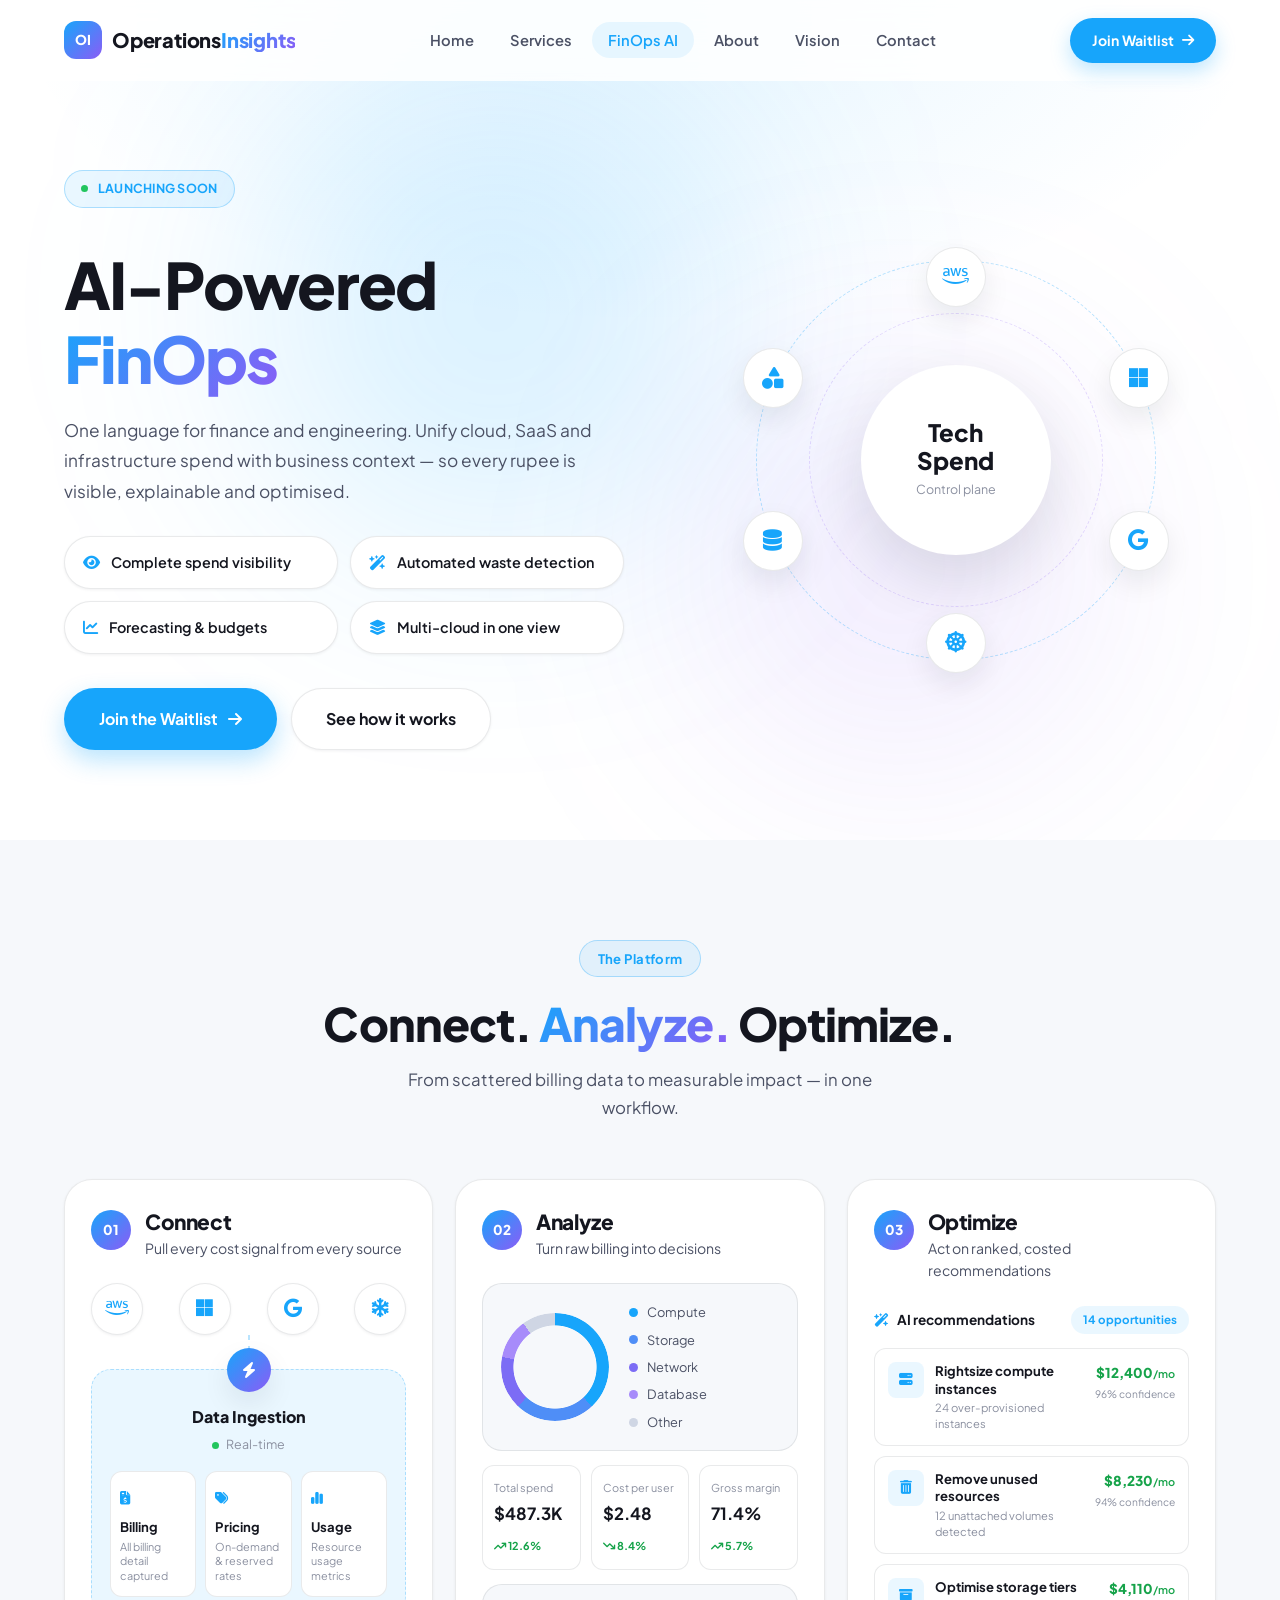
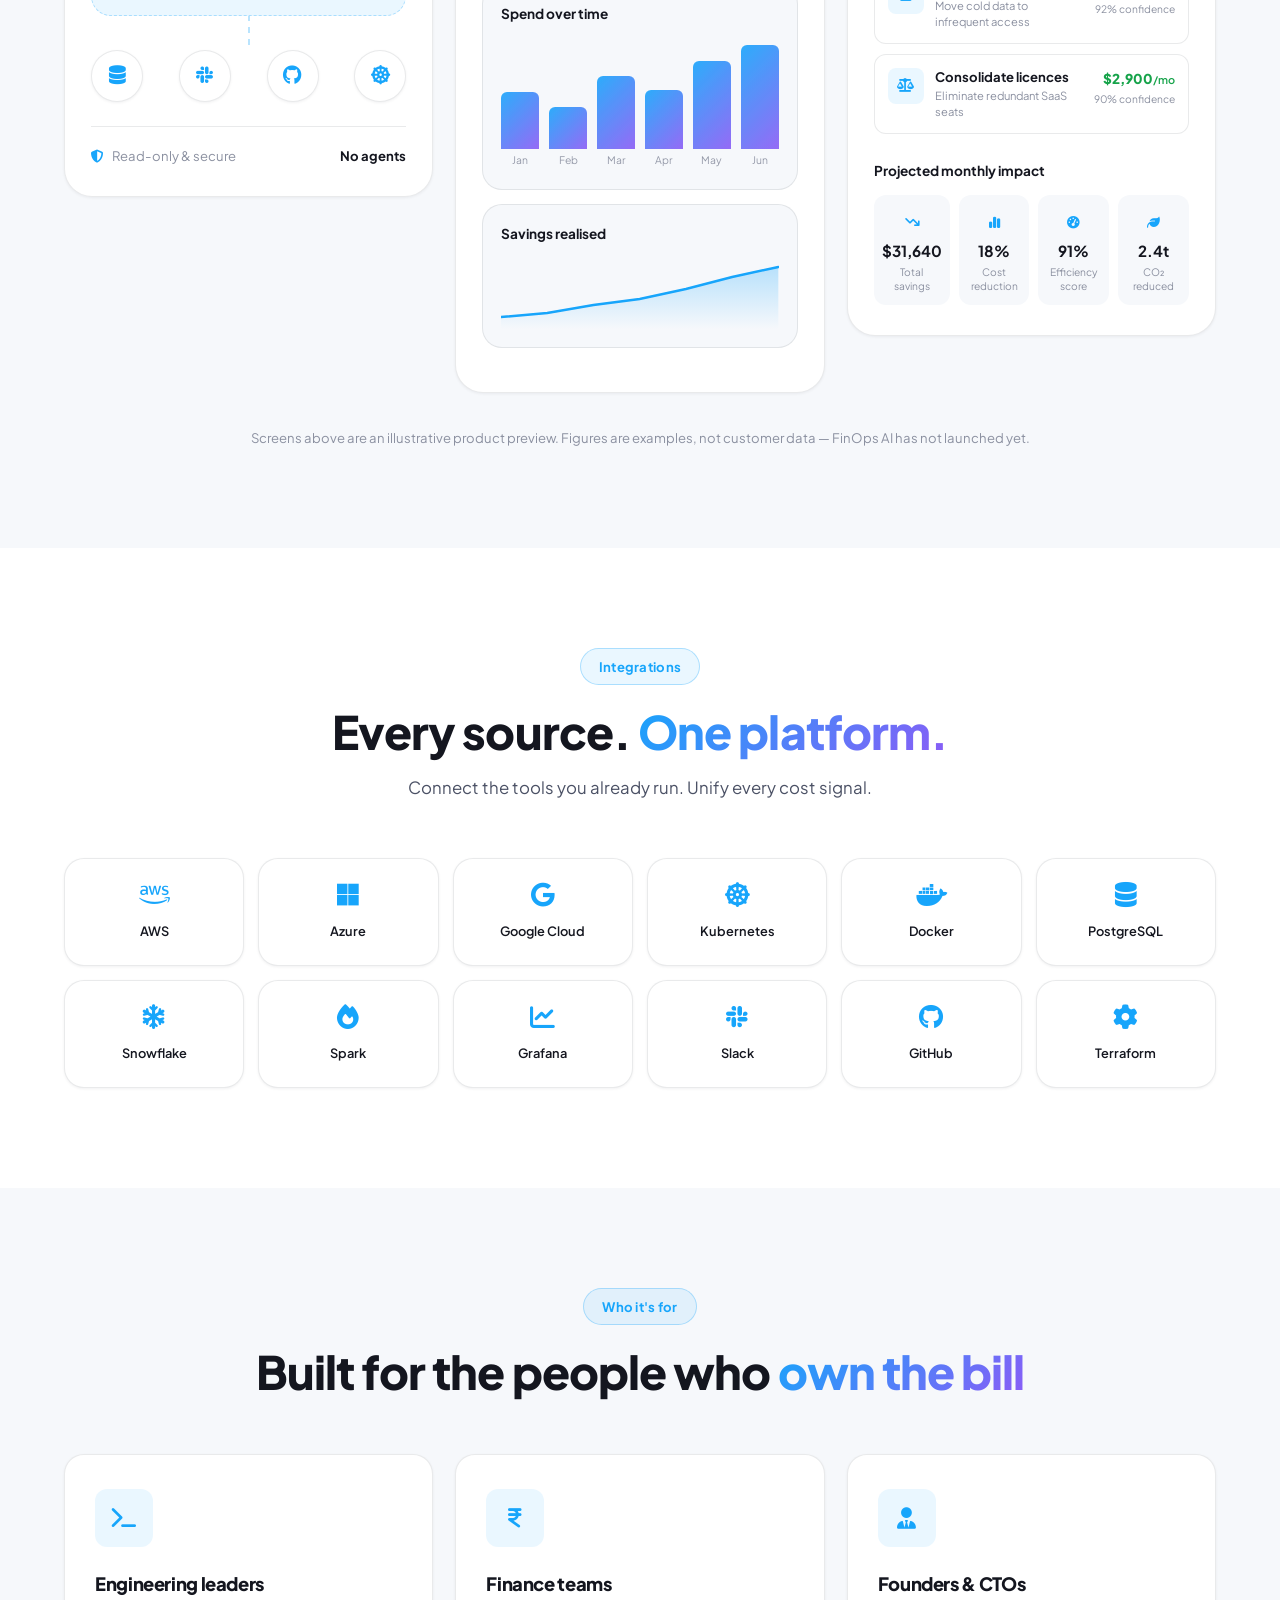
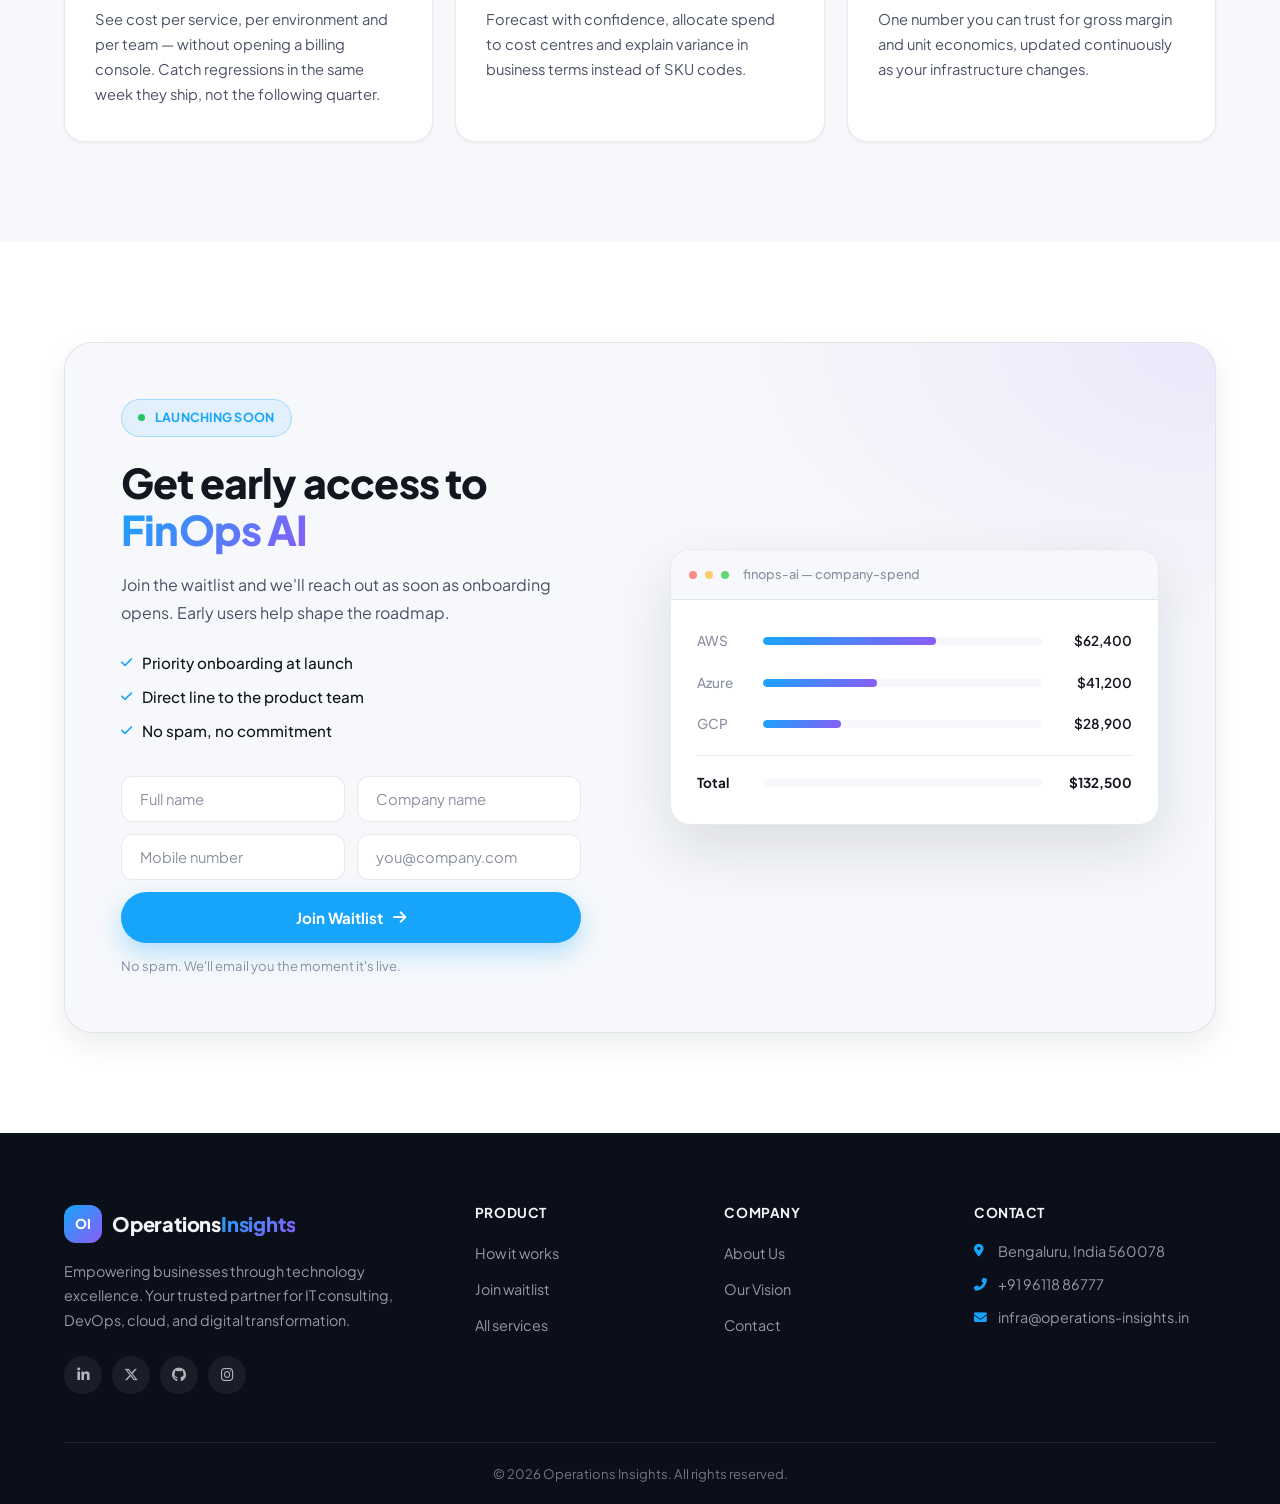
==== finops-ai.html @ 0b23a036 "Add dedicated FinOps AI product page The homepage FinOps section now links through to a full product" ====
<!DOCTYPE html>
<html lang="en">
<head>
    <meta charset="UTF-8">
    <meta name="viewport" content="width=device-width, initial-scale=1.0">
    <title>FinOps AI | Operations Insights — AI-Powered Cloud Cost Management</title>

    <meta name="description" content="FinOps AI by Operations Insights unifies AWS, Azure and GCP spend in one AI-powered dashboard. Real-time visibility, anomaly detection, forecasting and optimisation recommendations. Launching soon.">
    <meta name="keywords" content="FinOps, cloud cost management, AWS cost optimization, Azure cost management, GCP billing, multi-cloud spend, cloud waste detection, cost forecasting">
    <meta name="author" content="Operations Insights">
    <meta name="robots" content="index, follow">

    <meta property="og:type" content="website">
    <meta property="og:title" content="FinOps AI | Operations Insights">
    <meta property="og:description" content="See every dollar your company spends across AWS, Azure and GCP in one AI-powered dashboard. Launching soon.">
    <meta property="og:site_name" content="Operations Insights">

    <link rel="canonical" href="https://operations-insights.in/finops-ai.html">

    <link rel="icon" type="image/svg+xml" href="data:image/svg+xml,%3Csvg xmlns='http://www.w3.org/2000/svg' viewBox='0 0 32 32'%3E%3Cdefs%3E%3ClinearGradient id='g' x1='0' y1='0' x2='1' y2='1'%3E%3Cstop offset='0' stop-color='%2317a5fb'/%3E%3Cstop offset='1' stop-color='%238b5cf6'/%3E%3C/linearGradient%3E%3C/defs%3E%3Crect width='32' height='32' rx='8' fill='url(%23g)'/%3E%3Ctext x='50%25' y='56%25' dominant-baseline='middle' text-anchor='middle' font-family='sans-serif' font-size='15' font-weight='800' fill='white'%3EOI%3C/text%3E%3C/svg%3E">

    <link rel="preconnect" href="https://fonts.googleapis.com">
    <link rel="preconnect" href="https://fonts.gstatic.com" crossorigin>
    <link href="https://fonts.googleapis.com/css2?family=Plus+Jakarta+Sans:wght@400;500;600;700;800&display=swap" rel="stylesheet">
    <link rel="stylesheet" href="https://cdnjs.cloudflare.com/ajax/libs/font-awesome/6.5.1/css/all.min.css">
    <link rel="stylesheet" href="styles.css">
</head>
<body>
    <div class="cursor-glow" id="cursorGlow"></div>

    <!-- Navigation -->
    <nav class="navbar" id="navbar" role="navigation" aria-label="Main navigation">
        <div class="nav-container">
            <a href="index.html" class="logo" aria-label="Operations Insights Home">
                <div class="logo-icon">OI</div>
                <span class="logo-text">Operations<span class="highlight">Insights</span></span>
            </a>
            <ul class="nav-links" id="navLinks">
                <li><a href="index.html">Home</a></li>
                <li><a href="index.html#services">Services</a></li>
                <li><a href="finops-ai.html" class="active">FinOps AI</a></li>
                <li><a href="index.html#about">About</a></li>
                <li><a href="index.html#vision">Vision</a></li>
                <li><a href="index.html#contact">Contact</a></li>
            </ul>
            <a href="#waitlist" class="nav-cta">
                <span>Join Waitlist</span>
                <i class="fas fa-arrow-right"></i>
            </a>
            <button class="hamburger" id="hamburger" aria-label="Toggle menu" aria-expanded="false">
                <span></span><span></span><span></span>
            </button>
        </div>
    </nav>

    <!-- Hero -->
    <section class="fin-hero">
        <div class="hero-bg">
            <div class="hero-gradient"></div>
            <div class="hero-glow hero-glow-1"></div>
            <div class="hero-glow hero-glow-2"></div>
        </div>
        <div class="container fin-hero-grid">
            <div data-animate="fade-up">
                <span class="launch-badge"><span class="badge-dot"></span> Launching Soon</span>
                <h1 class="fin-hero-title">AI-Powered <span class="gradient-text">FinOps</span></h1>
                <p class="fin-hero-lead">One language for finance and engineering. Unify cloud, SaaS and
                    infrastructure spend with business context — so every rupee is visible, explainable
                    and optimised.</p>
                <div class="fin-pills">
                    <div class="fin-pill"><i class="fas fa-eye"></i> Complete spend visibility</div>
                    <div class="fin-pill"><i class="fas fa-wand-magic-sparkles"></i> Automated waste detection</div>
                    <div class="fin-pill"><i class="fas fa-chart-line"></i> Forecasting &amp; budgets</div>
                    <div class="fin-pill"><i class="fas fa-layer-group"></i> Multi-cloud in one view</div>
                </div>
                <div class="hero-actions" style="justify-content:flex-start">
                    <a href="#waitlist" class="btn btn-primary btn-lg">Join the Waitlist <i class="fas fa-arrow-right"></i></a>
                    <a href="#platform" class="btn btn-glass btn-lg">See how it works</a>
                </div>
            </div>
            <div class="fin-hero-visual" data-animate="fade-up" data-delay="150">
                <div class="fin-ring">
                    <div class="fin-ring-core">
                        <div class="fin-ring-title">Tech<br>Spend</div>
                        <div class="fin-ring-sub">Control plane</div>
                    </div>
                    <span class="fin-orbit fin-orbit-1"><i class="fab fa-aws"></i></span>
                    <span class="fin-orbit fin-orbit-2"><i class="fab fa-microsoft"></i></span>
                    <span class="fin-orbit fin-orbit-3"><i class="fab fa-google"></i></span>
                    <span class="fin-orbit fin-orbit-4"><i class="fas fa-dharmachakra"></i></span>
                    <span class="fin-orbit fin-orbit-5"><i class="fas fa-database"></i></span>
                    <span class="fin-orbit fin-orbit-6"><i class="fas fa-shapes"></i></span>
                </div>
            </div>
        </div>
    </section>

    <!-- Connect / Analyze / Optimize -->
    <section class="fin-platform" id="platform">
        <div class="container">
            <div class="section-header" data-animate="fade-up">
                <span class="section-tag">The Platform</span>
                <h2>Connect. <span class="gradient-text">Analyze.</span> Optimize.</h2>
                <p class="section-desc">From scattered billing data to measurable impact — in one workflow.</p>
            </div>

            <div class="fin-cols">
                <!-- 01 CONNECT -->
                <div class="fin-col" data-animate="fade-up">
                    <div class="fin-col-head">
                        <span class="fin-step">01</span>
                        <div>
                            <h3>Connect</h3>
                            <p>Pull every cost signal from every source</p>
                        </div>
                    </div>

                    <div class="fin-src-row">
                        <span class="fin-src"><i class="fab fa-aws"></i></span>
                        <span class="fin-src"><i class="fab fa-microsoft"></i></span>
                        <span class="fin-src"><i class="fab fa-google"></i></span>
                        <span class="fin-src"><i class="fas fa-snowflake"></i></span>
                    </div>
                    <div class="fin-flow" aria-hidden="true"></div>

                    <div class="fin-hub">
                        <div class="fin-hub-icon"><i class="fas fa-bolt"></i></div>
                        <div class="fin-hub-title">Data Ingestion</div>
                        <div class="fin-hub-live"><span class="badge-dot"></span> Real-time</div>
                        <div class="fin-hub-cards">
                            <div class="fin-hub-card">
                                <i class="fas fa-file-invoice-dollar"></i>
                                <b>Billing</b>
                                <span>All billing detail captured</span>
                            </div>
                            <div class="fin-hub-card">
                                <i class="fas fa-tags"></i>
                                <b>Pricing</b>
                                <span>On-demand &amp; reserved rates</span>
                            </div>
                            <div class="fin-hub-card">
                                <i class="fas fa-chart-simple"></i>
                                <b>Usage</b>
                                <span>Resource usage metrics</span>
                            </div>
                        </div>
                    </div>

                    <div class="fin-flow fin-flow-down" aria-hidden="true"></div>
                    <div class="fin-src-row">
                        <span class="fin-src"><i class="fas fa-database"></i></span>
                        <span class="fin-src"><i class="fab fa-slack"></i></span>
                        <span class="fin-src"><i class="fab fa-github"></i></span>
                        <span class="fin-src"><i class="fas fa-dharmachakra"></i></span>
                    </div>

                    <div class="fin-col-foot">
                        <span><i class="fas fa-shield-halved"></i> Read-only &amp; secure</span>
                        <b>No agents</b>
                    </div>
                </div>

                <!-- 02 ANALYZE -->
                <div class="fin-col" data-animate="fade-up" data-delay="100">
                    <div class="fin-col-head">
                        <span class="fin-step">02</span>
                        <div>
                            <h3>Analyze</h3>
                            <p>Turn raw billing into decisions</p>
                        </div>
                    </div>

                    <div class="fin-panel">
                        <div class="fin-donut-row">
                            <div class="fin-donut" style="--a:38%;--b:62%;--c:78%;--d:90%"></div>
                            <ul class="fin-legend">
                                <li><i style="background:#17a5fb"></i> Compute</li>
                                <li><i style="background:#4f8ef7"></i> Storage</li>
                                <li><i style="background:#7c6cf5"></i> Network</li>
                                <li><i style="background:#a78bfa"></i> Database</li>
                                <li><i style="background:#cfd6e4"></i> Other</li>
                            </ul>
                        </div>
                    </div>

                    <div class="fin-kpis">
                        <div class="fin-kpi">
                            <span>Total spend</span>
                            <b>$487.3K</b>
                            <em class="up"><i class="fas fa-arrow-trend-up"></i> 12.6%</em>
                        </div>
                        <div class="fin-kpi">
                            <span>Cost per user</span>
                            <b>$2.48</b>
                            <em class="down"><i class="fas fa-arrow-trend-down"></i> 8.4%</em>
                        </div>
                        <div class="fin-kpi">
                            <span>Gross margin</span>
                            <b>71.4%</b>
                            <em class="up"><i class="fas fa-arrow-trend-up"></i> 5.7%</em>
                        </div>
                    </div>

                    <div class="fin-panel">
                        <div class="fin-panel-title">Spend over time</div>
                        <div class="fin-bars">
                            <div class="fin-bar" style="--h:52%"><span>Jan</span></div>
                            <div class="fin-bar" style="--h:38%"><span>Feb</span></div>
                            <div class="fin-bar" style="--h:66%"><span>Mar</span></div>
                            <div class="fin-bar" style="--h:54%"><span>Apr</span></div>
                            <div class="fin-bar" style="--h:80%"><span>May</span></div>
                            <div class="fin-bar" style="--h:95%"><span>Jun</span></div>
                        </div>
                    </div>

                    <div class="fin-panel">
                        <div class="fin-panel-title">Savings realised</div>
                        <svg class="fin-spark" viewBox="0 0 300 70" preserveAspectRatio="none" aria-hidden="true">
                            <defs>
                                <linearGradient id="sparkFill" x1="0" y1="0" x2="0" y2="1">
                                    <stop offset="0%" stop-color="#17a5fb" stop-opacity=".28"/>
                                    <stop offset="100%" stop-color="#17a5fb" stop-opacity="0"/>
                                </linearGradient>
                            </defs>
                            <path d="M0,58 L50,54 L100,46 L150,40 L200,30 L250,18 L300,8 L300,70 L0,70 Z" fill="url(#sparkFill)"/>
                            <path d="M0,58 L50,54 L100,46 L150,40 L200,30 L250,18 L300,8"
                                  fill="none" stroke="#17a5fb" stroke-width="2.5" stroke-linecap="round"/>
                        </svg>
                    </div>
                </div>

                <!-- 03 OPTIMIZE -->
                <div class="fin-col" data-animate="fade-up" data-delay="200">
                    <div class="fin-col-head">
                        <span class="fin-step">03</span>
                        <div>
                            <h3>Optimize</h3>
                            <p>Act on ranked, costed recommendations</p>
                        </div>
                    </div>

                    <div class="fin-rec-head">
                        <span><i class="fas fa-wand-magic-sparkles"></i> AI recommendations</span>
                        <b>14 opportunities</b>
                    </div>

                    <div class="fin-rec">
                        <div class="fin-rec-icon"><i class="fas fa-server"></i></div>
                        <div class="fin-rec-body">
                            <b>Rightsize compute instances</b>
                            <span>24 over-provisioned instances</span>
                        </div>
                        <div class="fin-rec-save">
                            <b>$12,400<em>/mo</em></b>
                            <span>96% confidence</span>
                        </div>
                    </div>
                    <div class="fin-rec">
                        <div class="fin-rec-icon"><i class="fas fa-trash-can"></i></div>
                        <div class="fin-rec-body">
                            <b>Remove unused resources</b>
                            <span>12 unattached volumes detected</span>
                        </div>
                        <div class="fin-rec-save">
                            <b>$8,230<em>/mo</em></b>
                            <span>94% confidence</span>
                        </div>
                    </div>
                    <div class="fin-rec">
                        <div class="fin-rec-icon"><i class="fas fa-box-archive"></i></div>
                        <div class="fin-rec-body">
                            <b>Optimise storage tiers</b>
                            <span>Move cold data to infrequent access</span>
                        </div>
                        <div class="fin-rec-save">
                            <b>$4,110<em>/mo</em></b>
                            <span>92% confidence</span>
                        </div>
                    </div>
                    <div class="fin-rec">
                        <div class="fin-rec-icon"><i class="fas fa-scale-balanced"></i></div>
                        <div class="fin-rec-body">
                            <b>Consolidate licences</b>
                            <span>Eliminate redundant SaaS seats</span>
                        </div>
                        <div class="fin-rec-save">
                            <b>$2,900<em>/mo</em></b>
                            <span>90% confidence</span>
                        </div>
                    </div>

                    <div class="fin-panel-title" style="margin:26px 0 14px">Projected monthly impact</div>
                    <div class="fin-impact">
                        <div><i class="fas fa-arrow-trend-down"></i><b>$31,640</b><span>Total savings</span></div>
                        <div><i class="fas fa-chart-simple"></i><b>18%</b><span>Cost reduction</span></div>
                        <div><i class="fas fa-gauge-high"></i><b>91%</b><span>Efficiency score</span></div>
                        <div><i class="fas fa-leaf"></i><b>2.4t</b><span>CO₂ reduced</span></div>
                    </div>
                </div>
            </div>

            <p class="fin-disclaimer">Screens above are an illustrative product preview. Figures are examples,
                not customer data — FinOps AI has not launched yet.</p>
        </div>
    </section>

    <!-- Integrations -->
    <section class="section fin-integrations">
        <div class="container">
            <div class="section-header" data-animate="fade-up">
                <span class="section-tag">Integrations</span>
                <h2>Every source. <span class="gradient-text">One platform.</span></h2>
                <p class="section-desc">Connect the tools you already run. Unify every cost signal.</p>
            </div>
            <div class="fin-int-grid" data-animate="fade-up" data-delay="100">
                <div class="fin-int"><i class="fab fa-aws"></i><span>AWS</span></div>
                <div class="fin-int"><i class="fab fa-microsoft"></i><span>Azure</span></div>
                <div class="fin-int"><i class="fab fa-google"></i><span>Google Cloud</span></div>
                <div class="fin-int"><i class="fas fa-dharmachakra"></i><span>Kubernetes</span></div>
                <div class="fin-int"><i class="fab fa-docker"></i><span>Docker</span></div>
                <div class="fin-int"><i class="fas fa-database"></i><span>PostgreSQL</span></div>
                <div class="fin-int"><i class="fas fa-snowflake"></i><span>Snowflake</span></div>
                <div class="fin-int"><i class="fas fa-fire"></i><span>Spark</span></div>
                <div class="fin-int"><i class="fas fa-chart-line"></i><span>Grafana</span></div>
                <div class="fin-int"><i class="fab fa-slack"></i><span>Slack</span></div>
                <div class="fin-int"><i class="fab fa-github"></i><span>GitHub</span></div>
                <div class="fin-int"><i class="fas fa-cog"></i><span>Terraform</span></div>
            </div>
        </div>
    </section>

    <!-- Who it's for -->
    <section class="section fin-personas">
        <div class="container">
            <div class="section-header" data-animate="fade-up">
                <span class="section-tag">Who it's for</span>
                <h2>Built for the people who <span class="gradient-text">own the bill</span></h2>
            </div>
            <div class="fin-persona-grid">
                <div class="fin-persona" data-animate="fade-up">
                    <div class="service-icon-wrap"><i class="fas fa-terminal"></i></div>
                    <h3>Engineering leaders</h3>
                    <p>See cost per service, per environment and per team — without opening a billing console.
                        Catch regressions in the same week they ship, not the following quarter.</p>
                </div>
                <div class="fin-persona" data-animate="fade-up" data-delay="100">
                    <div class="service-icon-wrap"><i class="fas fa-indian-rupee-sign"></i></div>
                    <h3>Finance teams</h3>
                    <p>Forecast with confidence, allocate spend to cost centres and explain variance in
                        business terms instead of SKU codes.</p>
                </div>
                <div class="fin-persona" data-animate="fade-up" data-delay="200">
                    <div class="service-icon-wrap"><i class="fas fa-user-tie"></i></div>
                    <h3>Founders &amp; CTOs</h3>
                    <p>One number you can trust for gross margin and unit economics, updated continuously
                        as your infrastructure changes.</p>
                </div>
            </div>
        </div>
    </section>

    <!-- Waitlist -->
    <section class="section fin-waitlist" id="waitlist">
        <div class="container">
            <div class="finops-panel" data-animate="fade-up">
                <div class="finops-left">
                    <span class="launch-badge"><span class="badge-dot"></span> Launching Soon</span>
                    <h2>Get early access to <span class="gradient-text">FinOps AI</span></h2>
                    <p class="finops-desc">Join the waitlist and we'll reach out as soon as onboarding opens.
                        Early users help shape the roadmap.</p>
                    <ul class="finops-points">
                        <li><i class="fas fa-check"></i> Priority onboarding at launch</li>
                        <li><i class="fas fa-check"></i> Direct line to the product team</li>
                        <li><i class="fas fa-check"></i> No spam, no commitment</li>
                    </ul>
                    <form class="waitlist-form" id="waitlistForm">
                        <div class="waitlist-row">
                            <input type="text" id="waitlistName" name="name" placeholder="Full name" required autocomplete="name">
                            <input type="text" id="waitlistCompany" name="company" placeholder="Company name" required autocomplete="organization">
                        </div>
                        <div class="waitlist-row">
                            <input type="tel" id="waitlistMobile" name="mobile" placeholder="Mobile number" required autocomplete="tel">
                            <input type="email" id="waitlistEmail" name="email" placeholder="you@company.com" required autocomplete="email">
                        </div>
                        <button type="submit" class="btn btn-primary btn-full">Join Waitlist <i class="fas fa-arrow-right"></i></button>
                    </form>
                    <p class="waitlist-note">No spam. We'll email you the moment it's live.</p>
                </div>
                <div class="finops-right">
                    <div class="finops-mock">
                        <div class="finops-mock-header">
                            <span class="mock-dot mock-dot-1"></span>
                            <span class="mock-dot mock-dot-2"></span>
                            <span class="mock-dot mock-dot-3"></span>
                            <span class="mock-title">finops-ai — company-spend</span>
                        </div>
                        <div class="finops-mock-body">
                            <div class="mock-row">
                                <span class="mock-label">AWS</span>
                                <div class="mock-bar"><div class="mock-fill" data-width="62"></div></div>
                                <span class="mock-value">$62,400</span>
                            </div>
                            <div class="mock-row">
                                <span class="mock-label">Azure</span>
                                <div class="mock-bar"><div class="mock-fill" data-width="41"></div></div>
                                <span class="mock-value">$41,200</span>
                            </div>
                            <div class="mock-row">
                                <span class="mock-label">GCP</span>
                                <div class="mock-bar"><div class="mock-fill" data-width="28"></div></div>
                                <span class="mock-value">$28,900</span>
                            </div>
                            <div class="mock-row mock-row-total">
                                <span class="mock-label">Total</span>
                                <div class="mock-bar"><div class="mock-fill" data-width="100"></div></div>
                                <span class="mock-value">$132,500</span>
                            </div>
                        </div>
                    </div>
                </div>
            </div>
        </div>
    </section>

    <!-- Footer -->
    <footer class="footer" role="contentinfo">
        <div class="container">
            <div class="footer-top">
                <div class="footer-brand">
                    <a href="index.html" class="logo" aria-label="Operations Insights">
                        <div class="logo-icon">OI</div>
                        <span class="logo-text">Operations<span class="highlight">Insights</span></span>
                    </a>
                    <p>Empowering businesses through technology excellence. Your trusted partner for IT consulting, DevOps, cloud, and digital transformation.</p>
                    <div class="social-links">
                        <a href="#" aria-label="LinkedIn"><i class="fab fa-linkedin-in"></i></a>
                        <a href="#" aria-label="Twitter"><i class="fab fa-x-twitter"></i></a>
                        <a href="#" aria-label="GitHub"><i class="fab fa-github"></i></a>
                        <a href="#" aria-label="Instagram"><i class="fab fa-instagram"></i></a>
                    </div>
                </div>
                <div class="footer-col">
                    <h4>Product</h4>
                    <ul>
                        <li><a href="#platform">How it works</a></li>
                        <li><a href="#waitlist">Join waitlist</a></li>
                        <li><a href="index.html#services">All services</a></li>
                    </ul>
                </div>
                <div class="footer-col">
                    <h4>Company</h4>
                    <ul>
                        <li><a href="index.html#about">About Us</a></li>
                        <li><a href="index.html#vision">Our Vision</a></li>
                        <li><a href="index.html#contact">Contact</a></li>
                    </ul>
                </div>
                <div class="footer-col">
                    <h4>Contact</h4>
                    <ul class="footer-contact-list">
                        <li><i class="fas fa-map-marker-alt"></i> Bengaluru, India 560078</li>
                        <li><i class="fas fa-phone-alt"></i> +91 96118 86777</li>
                        <li><i class="fas fa-envelope"></i> infra@operations-insights.in</li>
                    </ul>
                </div>
            </div>
            <div class="footer-bottom">
                <p>&copy; 2026 Operations Insights. All rights reserved.</p>
            </div>
        </div>
    </footer>

    <script src="script.js"></script>
</body>
</html>
---- styles.css ----
/* ===== Design Tokens ===== */
:root {
    --bg-primary: #ffffff;
    --bg-secondary: #f6f8fb;
    --bg-card: #ffffff;
    --bg-dark: #0b0f1a;
    --border-color: rgba(15, 23, 42, 0.09);
    --border-hover: rgba(23, 165, 251, 0.4);
    --text-dark: #14161f;
    --text-body: #4b5165;
    --text-muted: #8b90a0;
    --text-on-dark: #f3f5f9;
    --accent: #17a5fb;
    --accent-2: #8b5cf6;
    --accent-dim: rgba(23, 165, 251, 0.09);
    --accent-border: rgba(23, 165, 251, 0.3);
    --accent-ink: #ffffff;
    --gradient-brand: linear-gradient(135deg, #17a5fb, #8b5cf6);
    --font-display: 'Plus Jakarta Sans', -apple-system, BlinkMacSystemFont, sans-serif;
    --font-sans: 'Plus Jakarta Sans', -apple-system, BlinkMacSystemFont, sans-serif;
    --radius-sm: 8px;
    --radius-md: 12px;
    --radius-lg: 20px;
    --radius-xl: 28px;
    --radius-full: 100px;
    --shadow-sm: 0 1px 3px rgba(16, 24, 40, 0.06);
    --shadow-md: 0 12px 28px rgba(16, 24, 40, 0.08);
    --shadow-lg: 0 24px 60px rgba(16, 24, 40, 0.12);
    --transition: all 0.25s cubic-bezier(0.4, 0, 0.2, 1);
}

/* ===== Reset ===== */
*, *::before, *::after {
    margin: 0;
    padding: 0;
    box-sizing: border-box;
}

html {
    scroll-behavior: smooth;
    scroll-padding-top: 90px;
}

body {
    font-family: var(--font-sans);
    background: var(--bg-primary);
    color: var(--text-body);
    line-height: 1.6;
    overflow-x: hidden;
    -webkit-font-smoothing: antialiased;
}

.container {
    max-width: 1200px;
    margin: 0 auto;
    padding: 0 24px;
}

.section {
    padding: 100px 0;
    position: relative;
}

/* ===== Cursor Glow ===== */
.cursor-glow {
    position: fixed;
    width: 500px;
    height: 500px;
    border-radius: 50%;
    pointer-events: none;
    z-index: 0;
    background: radial-gradient(circle, rgba(23, 165, 251, 0.06), transparent 70%);
    transform: translate(-50%, -50%);
    transition: opacity 0.3s;
}

/* ===== Typography ===== */
h1, h2, h3, h4 {
    font-family: var(--font-display);
    font-weight: 800;
    line-height: 1.15;
    letter-spacing: -0.02em;
    color: var(--text-dark);
}

.gradient-text {
    background: var(--gradient-brand);
    -webkit-background-clip: text;
    -webkit-text-fill-color: transparent;
    background-clip: text;
}

.section-header {
    text-align: center;
    margin-bottom: 56px;
}

.section-tag {
    display: inline-flex;
    align-items: center;
    padding: 7px 18px;
    background: var(--accent-dim);
    border: 1px solid var(--accent-border);
    border-radius: var(--radius-full);
    font-size: 0.82rem;
    font-weight: 700;
    color: var(--accent);
    margin-bottom: 20px;
    letter-spacing: 0.02em;
}

.section-header h2 {
    font-size: clamp(2rem, 3.6vw, 2.9rem);
    margin-bottom: 16px;
}

.section-desc {
    color: var(--text-body);
    font-size: 1.05rem;
    max-width: 540px;
    margin: 0 auto;
    line-height: 1.7;
}

/* ===== Buttons ===== */
.btn {
    display: inline-flex;
    align-items: center;
    gap: 10px;
    padding: 15px 30px;
    border-radius: var(--radius-full);
    font-size: 0.95rem;
    font-weight: 700;
    font-family: var(--font-sans);
    text-decoration: none;
    transition: var(--transition);
    cursor: pointer;
    border: 1px solid transparent;
    position: relative;
}

.btn-primary {
    background: var(--accent);
    color: var(--accent-ink);
    box-shadow: 0 10px 24px rgba(23, 165, 251, 0.3);
}

.btn-primary:hover {
    transform: translateY(-2px);
    box-shadow: 0 14px 32px rgba(23, 165, 251, 0.4);
}

.btn-glass {
    background: var(--bg-primary);
    color: var(--text-dark);
    border: 1px solid var(--border-color);
    box-shadow: var(--shadow-sm);
}

.btn-glass:hover {
    border-color: var(--border-hover);
    color: var(--accent);
    transform: translateY(-2px);
    box-shadow: var(--shadow-md);
}

.btn-full {
    width: 100%;
    justify-content: center;
}

/* ===== Navbar ===== */
.navbar {
    position: fixed;
    top: 0;
    left: 0;
    right: 0;
    z-index: 100;
    padding: 18px 0;
    transition: var(--transition);
    background: rgba(255, 255, 255, 0.85);
    backdrop-filter: blur(16px);
}

.navbar.scrolled {
    padding: 12px 0;
    box-shadow: var(--shadow-sm);
    border-bottom: 1px solid var(--border-color);
}

.nav-container {
    max-width: 1200px;
    margin: 0 auto;
    padding: 0 24px;
    display: flex;
    align-items: center;
    justify-content: space-between;
}

.logo {
    display: flex;
    align-items: center;
    gap: 10px;
    text-decoration: none;
    color: var(--text-dark);
}

.logo-icon {
    width: 38px;
    height: 38px;
    background: var(--gradient-brand);
    border-radius: var(--radius-md);
    display: flex;
    align-items: center;
    justify-content: center;
    font-family: var(--font-display);
    font-weight: 800;
    font-size: 0.85rem;
    color: white;
    letter-spacing: -0.02em;
}

.logo-text {
    font-family: var(--font-display);
    font-size: 1.25rem;
    font-weight: 800;
    letter-spacing: -0.01em;
}

.logo-text .highlight {
    background: var(--gradient-brand);
    -webkit-background-clip: text;
    -webkit-text-fill-color: transparent;
    background-clip: text;
}

.nav-links {
    display: flex;
    list-style: none;
    gap: 4px;
}

.nav-links a {
    text-decoration: none;
    color: var(--text-body);
    font-size: 0.92rem;
    font-weight: 600;
    padding: 9px 16px;
    border-radius: var(--radius-full);
    transition: var(--transition);
}

.nav-links a:hover,
.nav-links a.active {
    color: var(--accent);
    background: var(--accent-dim);
}

.nav-cta {
    display: inline-flex;
    align-items: center;
    gap: 8px;
    text-decoration: none;
    padding: 11px 22px;
    background: var(--accent);
    color: white;
    border-radius: var(--radius-full);
    font-weight: 700;
    font-size: 0.88rem;
    box-shadow: 0 8px 20px rgba(23, 165, 251, 0.28);
    transition: var(--transition);
}

.nav-cta:hover {
    transform: translateY(-1px);
    box-shadow: 0 10px 24px rgba(23, 165, 251, 0.38);
}

.hamburger {
    display: none;
    flex-direction: column;
    gap: 5px;
    background: none;
    border: none;
    cursor: pointer;
    padding: 5px;
}

.hamburger span {
    width: 22px;
    height: 2px;
    background: var(--text-dark);
    border-radius: 2px;
    transition: var(--transition);
}

.hamburger.active span:nth-child(1) {
    transform: rotate(45deg) translate(5px, 5px);
}
.hamburger.active span:nth-child(2) {
    opacity: 0;
}
.hamburger.active span:nth-child(3) {
    transform: rotate(-45deg) translate(5px, -5px);
}

/* ===== Hero ===== */
.hero {
    position: relative;
    min-height: 100vh;
    display: flex;
    flex-direction: column;
    align-items: center;
    justify-content: center;
    overflow: hidden;
    background: var(--bg-primary);
}

.hero-bg {
    position: absolute;
    inset: 0;
    z-index: 0;
}

.hero-gradient {
    position: absolute;
    inset: 0;
    background: radial-gradient(ellipse 70% 55% at 50% 0%, rgba(23, 165, 251, 0.10), transparent 70%);
}

.hero-grid {
    position: absolute;
    inset: 0;
    background-image:
        linear-gradient(rgba(15, 23, 42, 0.035) 1px, transparent 1px),
        linear-gradient(90deg, rgba(15, 23, 42, 0.035) 1px, transparent 1px);
    background-size: 56px 56px;
    mask-image: radial-gradient(ellipse at center, black 30%, transparent 80%);
    -webkit-mask-image: radial-gradient(ellipse at center, black 30%, transparent 80%);
}

.hero-glow {
    position: absolute;
    border-radius: 50%;
    filter: blur(120px);
    animation: glowPulse 8s ease-in-out infinite alternate;
}

.hero-glow-1 {
    width: 480px;
    height: 480px;
    background: rgba(23, 165, 251, 0.16);
    top: 8%;
    left: 20%;
}

.hero-glow-2 {
    width: 380px;
    height: 380px;
    background: rgba(139, 92, 246, 0.13);
    bottom: 10%;
    right: 15%;
    animation-delay: -4s;
}

@keyframes glowPulse {
    0% { opacity: 0.6; transform: scale(1); }
    100% { opacity: 1; transform: scale(1.1); }
}

.hero-ring {
    position: absolute;
    top: 50%;
    left: 50%;
    transform: translate(-50%, -50%);
    border-radius: 50%;
    border: 1px dashed rgba(23, 165, 251, 0.18);
}

.hero-ring-1 {
    width: 620px;
    height: 620px;
}

.hero-ring-2 {
    width: 900px;
    height: 900px;
    border-color: rgba(139, 92, 246, 0.12);
}

.hero-floats {
    position: absolute;
    inset: 0;
    z-index: 1;
    pointer-events: none;
}

.float-card {
    position: absolute;
    display: flex;
    align-items: center;
    gap: 11px;
    padding: 12px 16px;
    background: rgba(255, 255, 255, 0.92);
    backdrop-filter: blur(8px);
    border: 1px solid var(--border-color);
    border-radius: var(--radius-md);
    box-shadow: var(--shadow-md);
    animation: drift 7s ease-in-out infinite alternate;
}

.float-icon {
    width: 34px;
    height: 34px;
    flex-shrink: 0;
    border-radius: var(--radius-sm);
    background: var(--accent-dim);
    color: var(--accent);
    display: flex;
    align-items: center;
    justify-content: center;
    font-size: 0.9rem;
}

.float-label {
    font-size: 0.78rem;
    font-weight: 700;
    color: var(--text-dark);
    line-height: 1.3;
    white-space: nowrap;
}

.float-card-1 { top: 26%; left: 5%; animation-delay: 0s; }
.float-card-2 { top: 46%; left: 3%; animation-delay: -1.4s; }
.float-card-3 { bottom: 24%; left: 8%; animation-delay: -2.8s; }
.float-card-4 { top: 24%; right: 5%; animation-delay: -0.7s; }
.float-card-5 { top: 45%; right: 3%; animation-delay: -2.1s; }
.float-card-6 { bottom: 24%; right: 8%; animation-delay: -3.5s; }

.float-card-2 .float-icon,
.float-card-5 .float-icon {
    background: rgba(139, 92, 246, 0.1);
    color: var(--accent-2);
}

@keyframes drift {
    0% { transform: translateY(0); }
    100% { transform: translateY(-14px); }
}

.hero-content {
    position: relative;
    z-index: 2;
    text-align: center;
    padding: 130px 24px 40px;
    max-width: 820px;
}

.hero-badge {
    display: inline-flex;
    align-items: center;
    gap: 10px;
    padding: 9px 18px;
    background: var(--bg-primary);
    border: 1px solid var(--border-color);
    border-radius: var(--radius-full);
    font-size: 0.85rem;
    font-weight: 600;
    color: var(--text-body);
    margin-bottom: 24px;
    box-shadow: var(--shadow-sm);
}

.badge-dot {
    width: 7px;
    height: 7px;
    background: #22c55e;
    border-radius: 50%;
    animation: pulse 2s ease-in-out infinite;
}

@keyframes pulse {
    0%, 100% { opacity: 1; box-shadow: 0 0 0 0 rgba(34, 197, 94, 0.4); }
    50% { opacity: 0.8; box-shadow: 0 0 0 8px rgba(34, 197, 94, 0); }
}

.partner-badges {
    display: flex;
    justify-content: center;
    flex-wrap: wrap;
    gap: 10px;
    margin-bottom: 28px;
}

.partner-badge {
    display: inline-flex;
    align-items: center;
    gap: 6px;
    padding: 6px 16px;
    background: var(--bg-primary);
    border: 1px solid var(--border-color);
    border-radius: var(--radius-full);
    font-size: 0.76rem;
    font-weight: 600;
    color: var(--text-muted);
    box-shadow: var(--shadow-sm);
}

.partner-badge i {
    font-size: 0.85rem;
    color: var(--accent);
}

.hero h1 {
    font-size: clamp(2.6rem, 6.2vw, 4.6rem);
    font-weight: 800;
    letter-spacing: -0.03em;
    margin-bottom: 24px;
    line-height: 1.1;
}

.hero-subtitle {
    font-size: clamp(1rem, 1.8vw, 1.15rem);
    color: var(--text-body);
    max-width: 540px;
    margin: 0 auto 44px;
    line-height: 1.8;
    font-weight: 400;
}

.hero-actions {
    display: flex;
    gap: 14px;
    justify-content: center;
    flex-wrap: wrap;
}

/* ===== FinOps AI Teaser ===== */
.finops {
    background: var(--bg-primary);
    padding-top: 60px;
}

.finops-panel {
    display: grid;
    grid-template-columns: 1fr 1fr;
    gap: 60px;
    align-items: center;
    border: 1px solid var(--border-color);
    border-radius: var(--radius-xl);
    padding: 56px;
    background: var(--bg-secondary);
    position: relative;
    overflow: hidden;
    box-shadow: var(--shadow-md);
}

.finops-panel::before {
    content: '';
    position: absolute;
    inset: 0;
    background: radial-gradient(ellipse 60% 60% at 100% 0%, rgba(139, 92, 246, 0.1), transparent 70%);
    pointer-events: none;
}

.launch-badge {
    display: inline-flex;
    align-items: center;
    gap: 10px;
    padding: 8px 16px;
    background: var(--accent-dim);
    border: 1px solid var(--accent-border);
    border-radius: var(--radius-full);
    font-size: 0.78rem;
    font-weight: 700;
    color: var(--accent);
    letter-spacing: 0.02em;
    text-transform: uppercase;
    margin-bottom: 22px;
}

.finops-left h2 {
    font-size: clamp(1.9rem, 3.2vw, 2.6rem);
    margin-bottom: 18px;
}

.finops-desc {
    color: var(--text-body);
    font-size: 1rem;
    line-height: 1.75;
    max-width: 460px;
    margin-bottom: 24px;
}

.finops-points {
    list-style: none;
    display: flex;
    flex-direction: column;
    gap: 10px;
    margin-bottom: 32px;
}

.finops-points li {
    display: flex;
    align-items: center;
    gap: 10px;
    color: var(--text-dark);
    font-size: 0.95rem;
    font-weight: 500;
}

.finops-points i {
    color: var(--accent);
    font-size: 0.8rem;
}

.waitlist-form {
    display: flex;
    flex-direction: column;
    gap: 12px;
    max-width: 460px;
    margin-bottom: 12px;
}

.waitlist-row {
    display: grid;
    grid-template-columns: 1fr 1fr;
    gap: 12px;
}

.waitlist-form input {
    min-width: 0;
    padding: 13px 18px;
    background: var(--bg-primary);
    border: 1px solid var(--border-color);
    border-radius: var(--radius-md);
    color: var(--text-dark);
    font-family: var(--font-sans);
    font-size: 0.92rem;
    outline: none;
    transition: var(--transition);
}

.waitlist-form input::placeholder {
    color: var(--text-muted);
}

.waitlist-form input:focus {
    border-color: var(--accent);
    box-shadow: 0 0 0 3px rgba(23, 165, 251, 0.12);
}

.waitlist-note {
    margin-top: 12px;
    font-size: 0.82rem;
    color: var(--text-muted);
}

.waitlist-note.error {
    color: #dc4444;
}

.waitlist-success {
    display: inline-flex;
    align-items: center;
    padding: 14px 18px;
    font-size: 0.92rem;
    font-weight: 600;
    color: var(--accent);
    border: 1px solid var(--accent-border);
    border-radius: var(--radius-md);
    background: var(--accent-dim);
}

.finops-right {
    position: relative;
}

.finops-mock {
    background: var(--bg-primary);
    border: 1px solid var(--border-color);
    border-radius: var(--radius-lg);
    overflow: hidden;
    box-shadow: var(--shadow-lg);
}

.finops-mock-header {
    display: flex;
    align-items: center;
    gap: 8px;
    padding: 14px 18px;
    background: var(--bg-secondary);
    border-bottom: 1px solid var(--border-color);
}

.mock-dot {
    width: 8px;
    height: 8px;
    border-radius: 50%;
    background: var(--text-muted);
    opacity: 0.5;
}

.mock-dot-1 { background: #ff5f57; opacity: 0.7; }
.mock-dot-2 { background: #febc2e; opacity: 0.7; }
.mock-dot-3 { background: #28c840; opacity: 0.7; }

.mock-title {
    font-size: 0.8rem;
    font-weight: 500;
    color: var(--text-muted);
    margin-left: 6px;
}

.finops-mock-body {
    padding: 30px 26px;
    display: flex;
    flex-direction: column;
    gap: 20px;
}

.mock-row {
    display: grid;
    grid-template-columns: 52px 1fr 76px;
    align-items: center;
    gap: 14px;
    font-size: 0.85rem;
    font-weight: 500;
}

.mock-label {
    color: var(--text-muted);
}

.mock-bar {
    height: 8px;
    background: var(--bg-secondary);
    border-radius: 100px;
    overflow: hidden;
}

.mock-fill {
    height: 100%;
    width: 0;
    background: var(--gradient-brand);
    border-radius: 100px;
    position: relative;
    overflow: hidden;
    transition: width 1.1s cubic-bezier(0.16, 1, 0.3, 1);
}

.mock-fill::after {
    content: '';
    position: absolute;
    inset: 0;
    background: linear-gradient(90deg, transparent, rgba(255, 255, 255, 0.45), transparent);
    transform: translateX(-100%);
}

.mock-fill.filled::after {
    animation: shimmer 1.6s ease-out 0.3s;
}

@keyframes shimmer {
    100% { transform: translateX(100%); }
}

.mock-dot-3 {
    animation: mockPulse 2s ease-in-out infinite;
}

@keyframes mockPulse {
    0%, 100% { opacity: 0.7; }
    50% { opacity: 1; box-shadow: 0 0 6px rgba(40, 200, 64, 0.6); }
}

.mock-value {
    color: var(--text-dark);
    text-align: right;
    font-weight: 600;
}

.mock-row-total {
    padding-top: 16px;
    border-top: 1px solid var(--border-color);
}

.mock-row-total .mock-label,
.mock-row-total .mock-value {
    color: var(--text-dark);
    font-weight: 700;
}

/* ===== Services ===== */
.services {
    background: var(--bg-primary);
}

.services-grid {
    display: grid;
    grid-template-columns: repeat(3, 1fr);
    gap: 24px;
}

.services-grid > .service-card:last-child:nth-child(3n + 1) {
    grid-column: 2;
}

.service-card {
    position: relative;
    border-radius: var(--radius-lg);
    background: var(--bg-primary);
    border: 1px solid var(--border-color);
    box-shadow: var(--shadow-sm);
    transition: var(--transition);
}

.service-card:hover {
    border-color: var(--border-hover);
    transform: translateY(-6px);
    box-shadow: var(--shadow-lg);
}

.service-card-inner {
    padding: 40px 32px 36px;
    height: 100%;
    position: relative;
    overflow: hidden;
}

.service-icon-wrap {
    width: 58px;
    height: 58px;
    background: var(--accent-dim);
    border-radius: var(--radius-md);
    display: flex;
    align-items: center;
    justify-content: center;
    font-size: 1.35rem;
    color: var(--accent);
    margin-bottom: 26px;
    transition: var(--transition);
}

.service-card:hover .service-icon-wrap {
    background: var(--gradient-brand);
    color: white;
    transform: scale(1.06);
}

.service-card h3 {
    font-size: 1.25rem;
    margin-bottom: 14px;
}

.service-card > .service-card-inner > p {
    color: var(--text-body);
    font-size: 0.94rem;
    line-height: 1.7;
    margin-bottom: 24px;
}

.service-tags {
    list-style: none;
    display: flex;
    flex-wrap: wrap;
    gap: 8px;
}

.service-tags li {
    padding: 6px 14px;
    background: var(--bg-secondary);
    border-radius: var(--radius-full);
    font-size: 0.78rem;
    color: var(--text-body);
    font-weight: 600;
    transition: var(--transition);
}

.service-card:hover .service-tags li {
    background: var(--accent-dim);
    color: var(--accent);
}

/* ===== About ===== */
.about {
    background: var(--bg-secondary);
}

.about-grid {
    display: grid;
    grid-template-columns: 1fr 1fr;
    gap: 80px;
    align-items: start;
}

.about-left .section-tag {
    margin-bottom: 16px;
}

.about-left h2 {
    font-size: clamp(1.8rem, 2.8vw, 2.4rem);
    margin-bottom: 32px;
}

.about-text p {
    color: var(--text-body);
    font-size: 0.97rem;
    margin-bottom: 18px;
    line-height: 1.75;
}

.about-text strong {
    color: var(--text-dark);
    font-weight: 700;
}

.why-choose {
    background: var(--bg-primary);
    border: 1px solid var(--border-color);
    border-radius: var(--radius-lg);
    padding: 40px;
    box-shadow: var(--shadow-md);
}

.why-choose h3 {
    font-size: 1.25rem;
    margin-bottom: 28px;
}

.choose-list {
    display: flex;
    flex-direction: column;
    gap: 14px;
}

.choose-item {
    display: flex;
    gap: 16px;
    padding: 14px;
    border-radius: var(--radius-md);
    transition: var(--transition);
}

.choose-item:hover {
    background: var(--bg-secondary);
}

.choose-icon {
    width: 46px;
    height: 46px;
    background: var(--accent-dim);
    border-radius: var(--radius-md);
    display: flex;
    align-items: center;
    justify-content: center;
    font-size: 1.05rem;
    color: var(--accent);
    flex-shrink: 0;
}

.choose-item h4 {
    font-size: 0.95rem;
    margin-bottom: 2px;
    font-weight: 700;
    color: var(--text-dark);
}

.choose-item p {
    color: var(--text-muted);
    font-size: 0.86rem;
}

/* ===== Vision & Mission ===== */
.vision-mission {
    background: var(--bg-primary);
}

.vm-grid {
    display: grid;
    grid-template-columns: 1fr 1fr;
    gap: 24px;
}

.vm-card {
    position: relative;
    border: 1px solid var(--border-color);
    border-radius: var(--radius-lg);
    padding: 48px 40px;
    overflow: hidden;
    transition: var(--transition);
    background: var(--bg-secondary);
}

.vm-card:hover {
    box-shadow: var(--shadow-lg);
    transform: translateY(-4px);
}

.vm-accent {
    position: absolute;
    top: 0;
    left: 0;
    right: 0;
    height: 4px;
    background: var(--gradient-brand);
}

.mission-accent {
    background: linear-gradient(135deg, #8b5cf6, #17a5fb);
}

.vm-icon {
    width: 58px;
    height: 58px;
    background: var(--bg-primary);
    border: 1px solid var(--border-color);
    border-radius: var(--radius-md);
    display: flex;
    align-items: center;
    justify-content: center;
    font-size: 1.35rem;
    color: var(--accent);
    margin-bottom: 28px;
    box-shadow: var(--shadow-sm);
}

.mission-icon {
    color: #8b5cf6;
}

.vm-card h3 {
    font-size: 1.4rem;
    margin-bottom: 14px;
}

.vm-card p {
    color: var(--text-body);
    font-size: 0.98rem;
    line-height: 1.8;
}

/* ===== Contact ===== */
.contact {
    background: var(--bg-secondary);
}

.contact-layout {
    display: grid;
    grid-template-columns: 1fr 1.3fr;
    gap: 40px;
    align-items: start;
}

.contact-info {
    display: flex;
    flex-direction: column;
    gap: 14px;
}

.info-card {
    display: flex;
    gap: 18px;
    padding: 26px;
    background: var(--bg-primary);
    border: 1px solid var(--border-color);
    border-radius: var(--radius-lg);
    transition: var(--transition);
    box-shadow: var(--shadow-sm);
}

.info-card:hover {
    box-shadow: var(--shadow-md);
    transform: translateX(4px);
}

.info-icon {
    width: 48px;
    height: 48px;
    background: var(--accent-dim);
    border-radius: var(--radius-md);
    display: flex;
    align-items: center;
    justify-content: center;
    font-size: 1.1rem;
    color: var(--accent);
    flex-shrink: 0;
}

.info-content h4 {
    font-size: 0.95rem;
    margin-bottom: 4px;
    font-weight: 700;
    color: var(--text-dark);
}

.info-content p {
    color: var(--text-body);
    font-size: 0.9rem;
    line-height: 1.6;
}

.contact-form-wrap {
    background: var(--bg-primary);
    border: 1px solid var(--border-color);
    border-radius: var(--radius-xl);
    padding: 44px;
    box-shadow: var(--shadow-md);
}

.contact-form h3 {
    font-size: 1.2rem;
    margin-bottom: 28px;
}

.contact-form {
    display: flex;
    flex-direction: column;
    gap: 20px;
}

.form-row {
    display: grid;
    grid-template-columns: 1fr 1fr;
    gap: 16px;
}

.form-group {
    display: flex;
    flex-direction: column;
    gap: 6px;
}

.form-group label {
    font-size: 0.82rem;
    font-weight: 700;
    color: var(--text-dark);
}

.form-group input,
.form-group textarea {
    width: 100%;
    padding: 14px 18px;
    background: var(--bg-secondary);
    border: 1px solid var(--border-color);
    border-radius: var(--radius-md);
    color: var(--text-dark);
    font-family: var(--font-sans);
    font-size: 0.95rem;
    transition: var(--transition);
    outline: none;
}

.form-group input::placeholder,
.form-group textarea::placeholder {
    color: var(--text-muted);
}

.form-group input:focus,
.form-group textarea:focus {
    border-color: var(--accent);
    background: var(--bg-primary);
    box-shadow: 0 0 0 3px rgba(23, 165, 251, 0.12);
}

.form-group textarea {
    resize: vertical;
    min-height: 100px;
}

/* ===== Footer ===== */
.footer {
    background: var(--bg-dark);
    padding: 72px 0 0;
    color: var(--text-on-dark);
}

.footer .logo,
.footer .logo-text {
    color: var(--text-on-dark);
}

.footer-top {
    display: grid;
    grid-template-columns: 1.8fr 1fr 1fr 1.2fr;
    gap: 48px;
    padding-bottom: 48px;
}

.footer-brand p {
    color: rgba(243, 245, 249, 0.6);
    font-size: 0.9rem;
    margin: 16px 0 24px;
    line-height: 1.7;
}

.social-links {
    display: flex;
    gap: 10px;
}

.social-links a {
    width: 38px;
    height: 38px;
    background: rgba(255, 255, 255, 0.06);
    border-radius: var(--radius-full);
    display: flex;
    align-items: center;
    justify-content: center;
    color: rgba(243, 245, 249, 0.7);
    text-decoration: none;
    transition: var(--transition);
    font-size: 0.9rem;
}

.social-links a:hover {
    background: var(--accent);
    color: white;
    transform: translateY(-2px);
}

.footer-col h4 {
    font-size: 0.85rem;
    font-weight: 700;
    letter-spacing: 0.04em;
    text-transform: uppercase;
    color: var(--text-on-dark);
    margin-bottom: 20px;
}

.footer-col ul {
    list-style: none;
    display: flex;
    flex-direction: column;
    gap: 10px;
}

.footer-col a {
    color: rgba(243, 245, 249, 0.6);
    text-decoration: none;
    font-size: 0.9rem;
    transition: var(--transition);
}

.footer-col a:hover {
    color: white;
}

.footer-contact-list li {
    display: flex;
    align-items: center;
    gap: 10px;
    color: rgba(243, 245, 249, 0.6);
    font-size: 0.9rem;
}

.footer-contact-list li i {
    color: var(--accent);
    font-size: 0.8rem;
    width: 14px;
}

.footer-bottom {
    border-top: 1px solid rgba(255, 255, 255, 0.08);
    padding: 20px 0;
    text-align: center;
}

.footer-bottom p {
    color: rgba(243, 245, 249, 0.45);
    font-size: 0.82rem;
}

/* ===== Button Sizes ===== */
.btn-lg {
    padding: 17px 34px;
    font-size: 1rem;
}

/* ===== Card Link ===== */
.card-link {
    display: inline-flex;
    align-items: center;
    gap: 8px;
    margin-top: 20px;
    font-size: 0.86rem;
    font-weight: 700;
    color: var(--accent);
    text-decoration: none;
    transition: var(--transition);
}

.card-link i {
    font-size: 0.7rem;
    transition: transform 0.3s;
}

.card-link:hover i {
    transform: translateX(4px);
}

/* ===== Trust Bar ===== */
.trust-bar {
    position: absolute;
    bottom: 0;
    left: 0;
    right: 0;
    z-index: 2;
    border-top: 1px solid var(--border-color);
    background: rgba(255, 255, 255, 0.85);
    backdrop-filter: blur(12px);
    overflow: hidden;
}

.trust-bar-inner {
    padding: 16px 0;
}

.marquee-track {
    overflow: hidden;
    width: 100%;
}

.marquee-content {
    display: flex;
    gap: 48px;
    animation: marquee 30s linear infinite;
    width: max-content;
}

.trust-item {
    display: flex;
    align-items: center;
    gap: 8px;
    white-space: nowrap;
    font-size: 0.85rem;
    font-weight: 600;
    color: var(--text-body);
}

.trust-item i {
    color: #22c55e;
    font-size: 0.75rem;
}

@keyframes marquee {
    0% { transform: translateX(0); }
    100% { transform: translateX(-50%); }
}

/* ===== Stats Ribbon ===== */
.stats-ribbon {
    padding: 64px 0;
    background: var(--bg-primary);
}

.stats-row {
    display: grid;
    grid-template-columns: repeat(4, 1fr);
    gap: 20px;
}

.ribbon-stat {
    display: flex;
    flex-direction: column;
    gap: 6px;
    padding: 32px 28px;
    border-radius: var(--radius-lg);
    background: var(--stat-bg, var(--bg-secondary));
    position: relative;
    overflow: hidden;
}

.ribbon-stat:nth-child(1) { --stat-bg: #e3f6ef; }
.ribbon-stat:nth-child(2) { --stat-bg: #fdf3e2; }
.ribbon-stat:nth-child(3) { --stat-bg: #ece9fc; }
.ribbon-stat:nth-child(4) { --stat-bg: #fce8ef; }

.ribbon-num {
    font-family: var(--font-display);
    font-size: 2.6rem;
    font-weight: 800;
    color: var(--text-dark);
    line-height: 1;
}

.ribbon-label {
    font-size: 0.86rem;
    color: var(--text-body);
    font-weight: 600;
    line-height: 1.4;
}

.ribbon-stat::after {
    content: '';
    position: absolute;
    right: -26px;
    bottom: -34px;
    width: 96px;
    height: 96px;
    border-radius: 50%;
    background: rgba(255, 255, 255, 0.55);
}

.ribbon-num,
.ribbon-label {
    position: relative;
    z-index: 1;
}

/* ===== Credentials Strip ===== */
.credentials {
    padding: 0 0 40px;
    background: var(--bg-primary);
}

.credentials-label {
    text-align: center;
    font-size: 0.78rem;
    font-weight: 700;
    color: var(--text-muted);
    text-transform: uppercase;
    letter-spacing: 0.09em;
    margin-bottom: 24px;
}

.credentials-row {
    display: flex;
    flex-wrap: wrap;
    justify-content: center;
    gap: 12px;
}

.credential {
    display: flex;
    align-items: center;
    gap: 10px;
    padding: 14px 22px;
    background: var(--bg-primary);
    border: 1px solid var(--border-color);
    border-radius: var(--radius-md);
    box-shadow: var(--shadow-sm);
    font-size: 0.88rem;
    font-weight: 700;
    color: var(--text-dark);
    transition: var(--transition);
}

.credential:hover {
    border-color: var(--border-hover);
    box-shadow: var(--shadow-md);
    transform: translateY(-3px);
}

.credential i {
    font-size: 1.25rem;
    color: var(--accent);
}

/* ===== Process Section ===== */
.process {
    background: var(--bg-secondary);
}

.process-grid {
    display: grid;
    grid-template-columns: repeat(4, 1fr);
    gap: 20px;
}

.process-step {
    position: relative;
    padding: 40px 32px;
    text-align: left;
    background: var(--bg-primary);
    border: 1px solid var(--border-color);
    border-radius: var(--radius-lg);
    box-shadow: var(--shadow-sm);
    transition: var(--transition);
}

.process-step:hover {
    box-shadow: var(--shadow-md);
    transform: translateY(-4px);
}

.step-number {
    font-family: var(--font-display);
    font-size: 2.2rem;
    font-weight: 800;
    background: var(--gradient-brand);
    -webkit-background-clip: text;
    -webkit-text-fill-color: transparent;
    background-clip: text;
    margin-bottom: 16px;
    line-height: 1;
}

.step-line {
    display: none;
}

.process-step h4 {
    font-size: 1.05rem;
    margin-bottom: 10px;
}

.process-step p {
    color: var(--text-body);
    font-size: 0.9rem;
    line-height: 1.6;
}

/* ===== Tech Marquee ===== */
.tech-marquee {
    padding: 48px 0;
    background: var(--bg-primary);
    border-top: 1px solid var(--border-color);
    border-bottom: 1px solid var(--border-color);
    overflow: hidden;
}

.tech-label {
    text-align: center;
    font-size: 0.8rem;
    font-weight: 700;
    color: var(--text-muted);
    text-transform: uppercase;
    letter-spacing: 0.08em;
    margin-bottom: 28px;
}

.tech-marquee-content {
    gap: 56px;
    animation: marquee 25s linear infinite;
}

.tech-item {
    display: flex;
    align-items: center;
    gap: 10px;
    white-space: nowrap;
    font-size: 0.95rem;
    font-weight: 600;
    color: var(--text-body);
    transition: color 0.3s;
}

.tech-item i {
    font-size: 1.3rem;
    color: var(--text-muted);
}

/* ===== CTA Banner ===== */
.cta-banner {
    padding: 100px 0;
    position: relative;
    overflow: hidden;
    background: var(--bg-secondary);
}

.cta-content {
    text-align: center;
    max-width: 700px;
    margin: 0 auto;
}

.cta-content h2 {
    font-size: clamp(1.8rem, 3.6vw, 2.6rem);
    margin-bottom: 18px;
}

.cta-content p {
    color: var(--text-body);
    font-size: 1.05rem;
    margin-bottom: 36px;
    line-height: 1.7;
}

.cta-actions {
    display: flex;
    justify-content: center;
    gap: 16px;
    flex-wrap: wrap;
}

/* ===== Contact Link Styles ===== */
.info-content a {
    color: var(--text-body);
    text-decoration: none;
    transition: color 0.3s;
}

.info-content a:hover {
    color: var(--accent);
}

/* ===== Animations ===== */
[data-animate] {
    opacity: 0;
    transform: translateY(24px);
    transition: opacity 0.6s cubic-bezier(0.16, 1, 0.3, 1),
                transform 0.6s cubic-bezier(0.16, 1, 0.3, 1);
}

[data-animate].animated {
    opacity: 1;
    transform: translateY(0);
}

/* ===== Responsive ===== */
@media (max-width: 1280px) {
    .float-card-2, .float-card-5 { display: none; }
    .float-card-1, .float-card-4 { top: 20%; }
}

@media (max-width: 1024px) {
    .hero-floats { display: none; }
    .hero-ring-1 { width: 480px; height: 480px; }
    .hero-ring-2 { width: 700px; height: 700px; }

    .services-grid {
        grid-template-columns: repeat(2, 1fr);
    }
    .services-grid > .service-card:last-child:nth-child(3n + 1) {
        grid-column: auto;
    }
    .footer-top {
        grid-template-columns: repeat(2, 1fr);
    }
    .stats-row { grid-template-columns: repeat(2, 1fr); }
}

@media (max-width: 768px) {
    .section { padding: 90px 0; }

    .nav-links, .nav-cta { display: none; }
    .hamburger { display: flex; }

    .nav-links.active {
        display: flex;
        flex-direction: column;
        position: absolute;
        top: 100%;
        left: 0;
        right: 0;
        background: rgba(255, 255, 255, 0.98);
        backdrop-filter: blur(20px);
        padding: 20px 24px;
        border-bottom: 1px solid var(--border-color);
        box-shadow: var(--shadow-md);
        gap: 4px;
    }

    .hero h1 { font-size: clamp(2rem, 8vw, 3rem); }
    .hero-content { padding: 110px 24px 100px; }

    .stats-row { grid-template-columns: 1fr; }
    .ribbon-num { font-size: 2.1rem; }

    .services-grid { grid-template-columns: 1fr; }
    .services-grid > .service-card:last-child:nth-child(3n + 1) { grid-column: auto; }
    .process-grid { grid-template-columns: 1fr 1fr; }
    .about-grid { grid-template-columns: 1fr; gap: 48px; }
    .finops-panel { grid-template-columns: 1fr; gap: 40px; padding: 32px; }
    .finops-desc { max-width: none; }
    .waitlist-form { max-width: none; }
    .waitlist-row { grid-template-columns: 1fr; }
    .vm-grid { grid-template-columns: 1fr; }
    .contact-layout { grid-template-columns: 1fr; }
    .form-row { grid-template-columns: 1fr; }
    .footer-top { grid-template-columns: 1fr; gap: 32px; }
    .cta-actions { flex-direction: column; align-items: center; }

    .cursor-glow { display: none; }
}

@media (max-width: 480px) {
    .hero-actions { flex-direction: column; align-items: stretch; }
    .process-grid { grid-template-columns: 1fr; }
    .vm-card { padding: 32px 24px; }
    .contact-form-wrap { padding: 24px; }
    .cta-banner { padding: 64px 0; }
}

/* ===== FinOps AI Page ===== */
.fin-hero {
    position: relative;
    padding: 170px 0 90px;
    overflow: hidden;
    background: var(--bg-primary);
}

.fin-hero-grid {
    position: relative;
    z-index: 1;
    display: grid;
    grid-template-columns: 1.05fr 0.95fr;
    gap: 56px;
    align-items: center;
}

.fin-hero-title {
    font-size: clamp(2.6rem, 5.2vw, 4rem);
    letter-spacing: -0.03em;
    margin: 18px 0 20px;
}

.fin-hero-lead {
    font-size: 1.08rem;
    color: var(--text-body);
    line-height: 1.75;
    max-width: 560px;
    margin-bottom: 30px;
}

.fin-pills {
    display: grid;
    grid-template-columns: 1fr 1fr;
    gap: 12px;
    max-width: 560px;
    margin-bottom: 34px;
}

.fin-pill {
    display: flex;
    align-items: center;
    gap: 11px;
    padding: 14px 18px;
    background: var(--bg-primary);
    border: 1px solid var(--border-color);
    border-radius: var(--radius-full);
    box-shadow: var(--shadow-sm);
    font-size: 0.9rem;
    font-weight: 600;
    color: var(--text-dark);
}

.fin-pill i { color: var(--accent); font-size: 0.95rem; }

/* orbit visual */
.fin-hero-visual { display: flex; justify-content: center; }

.fin-ring {
    position: relative;
    width: 400px;
    height: 400px;
    border-radius: 50%;
    border: 1px dashed rgba(23, 165, 251, 0.3);
    display: flex;
    align-items: center;
    justify-content: center;
}

.fin-ring::before {
    content: '';
    position: absolute;
    inset: 52px;
    border-radius: 50%;
    border: 1px dashed rgba(139, 92, 246, 0.22);
}

.fin-ring-core {
    width: 190px;
    height: 190px;
    border-radius: 50%;
    background: var(--bg-primary);
    box-shadow: var(--shadow-lg);
    display: flex;
    flex-direction: column;
    align-items: center;
    justify-content: center;
    text-align: center;
}

.fin-ring-title {
    font-family: var(--font-display);
    font-size: 1.5rem;
    font-weight: 800;
    color: var(--text-dark);
    line-height: 1.15;
}

.fin-ring-sub { font-size: 0.78rem; color: var(--text-muted); margin-top: 6px; }

.fin-orbit {
    position: absolute;
    width: 60px;
    height: 60px;
    border-radius: 50%;
    background: var(--bg-primary);
    border: 1px solid var(--border-color);
    box-shadow: var(--shadow-md);
    display: flex;
    align-items: center;
    justify-content: center;
    font-size: 1.35rem;
    color: var(--accent);
    animation: drift 7s ease-in-out infinite alternate;
}

.fin-orbit-1 { top: -14px; left: 50%; margin-left: -30px; }
.fin-orbit-2 { top: 22%; right: -14px; animation-delay: -1.2s; }
.fin-orbit-3 { bottom: 22%; right: -14px; animation-delay: -2.4s; }
.fin-orbit-4 { bottom: -14px; left: 50%; margin-left: -30px; animation-delay: -3.6s; }
.fin-orbit-5 { bottom: 22%; left: -14px; animation-delay: -4.8s; }
.fin-orbit-6 { top: 22%; left: -14px; animation-delay: -6s; }

/* platform columns */
.fin-platform { padding: 100px 0; background: var(--bg-secondary); }

.fin-cols {
    display: grid;
    grid-template-columns: repeat(3, 1fr);
    gap: 22px;
    align-items: start;
}

.fin-col {
    background: var(--bg-primary);
    border: 1px solid var(--border-color);
    border-radius: var(--radius-xl);
    padding: 30px 26px;
    box-shadow: var(--shadow-sm);
}

.fin-col-head { display: flex; gap: 14px; align-items: flex-start; margin-bottom: 24px; }

.fin-step {
    flex-shrink: 0;
    width: 40px;
    height: 40px;
    border-radius: 50%;
    background: var(--gradient-brand);
    color: #fff;
    font-weight: 800;
    font-size: 0.85rem;
    display: flex;
    align-items: center;
    justify-content: center;
}

.fin-col-head h3 { font-size: 1.3rem; }
.fin-col-head p { font-size: 0.88rem; color: var(--text-body); margin-top: 3px; }

.fin-src-row { display: flex; justify-content: space-between; gap: 10px; }

.fin-src {
    width: 52px;
    height: 52px;
    border-radius: 50%;
    background: var(--bg-primary);
    border: 1px solid var(--border-color);
    box-shadow: var(--shadow-sm);
    display: flex;
    align-items: center;
    justify-content: center;
    font-size: 1.2rem;
    color: var(--accent);
}

.fin-flow {
    height: 34px;
    background-image: linear-gradient(to bottom,
        var(--accent-border) 0 6px, transparent 6px 12px);
    background-size: 2px 12px;
    background-repeat: repeat-y;
    background-position: center;
}

.fin-hub {
    border: 1px dashed var(--accent-border);
    border-radius: var(--radius-lg);
    background: var(--accent-dim);
    padding: 22px 18px 18px;
    text-align: center;
    position: relative;
}

.fin-hub-icon {
    width: 44px;
    height: 44px;
    border-radius: 50%;
    background: var(--gradient-brand);
    color: #fff;
    display: flex;
    align-items: center;
    justify-content: center;
    margin: -44px auto 12px;
    box-shadow: var(--shadow-md);
}

.fin-hub-title { font-family: var(--font-display); font-weight: 800; color: var(--text-dark); }

.fin-hub-live {
    display: inline-flex;
    align-items: center;
    gap: 7px;
    font-size: 0.78rem;
    color: var(--text-muted);
    margin: 5px 0 16px;
}

.fin-hub-cards { display: grid; grid-template-columns: repeat(3, 1fr); gap: 9px; }

.fin-hub-card {
    background: var(--bg-primary);
    border: 1px solid var(--border-color);
    border-radius: var(--radius-md);
    padding: 12px 9px;
    text-align: left;
}

.fin-hub-card i { color: var(--accent); font-size: 0.85rem; }
.fin-hub-card b { display: block; font-size: 0.82rem; color: var(--text-dark); margin: 6px 0 3px; }
.fin-hub-card span { font-size: 0.68rem; color: var(--text-muted); line-height: 1.35; display: block; }

.fin-col-foot {
    display: flex;
    justify-content: space-between;
    align-items: center;
    margin-top: 24px;
    padding-top: 18px;
    border-top: 1px solid var(--border-color);
    font-size: 0.82rem;
    color: var(--text-muted);
}

.fin-col-foot i { color: var(--accent); margin-right: 6px; }
.fin-col-foot b { color: var(--text-dark); }

/* analyze */
.fin-panel {
    background: var(--bg-secondary);
    border: 1px solid var(--border-color);
    border-radius: var(--radius-lg);
    padding: 18px;
    margin-bottom: 14px;
}

.fin-panel-title { font-size: 0.85rem; font-weight: 700; color: var(--text-dark); margin-bottom: 14px; }

.fin-donut-row { display: flex; align-items: center; gap: 20px; }

.fin-donut {
    width: 108px;
    height: 108px;
    border-radius: 50%;
    flex-shrink: 0;
    background: conic-gradient(#17a5fb 0 var(--a), #4f8ef7 var(--a) var(--b),
        #7c6cf5 var(--b) var(--c), #a78bfa var(--c) var(--d), #cfd6e4 var(--d) 100%);
    -webkit-mask: radial-gradient(circle, transparent 54%, #000 55%);
    mask: radial-gradient(circle, transparent 54%, #000 55%);
}

.fin-legend { list-style: none; display: flex; flex-direction: column; gap: 7px; }
.fin-legend li { display: flex; align-items: center; gap: 9px; font-size: 0.8rem; color: var(--text-body); }
.fin-legend i { width: 9px; height: 9px; border-radius: 50%; display: inline-block; }

.fin-kpis { display: grid; grid-template-columns: repeat(3, 1fr); gap: 10px; margin-bottom: 14px; }

.fin-kpi {
    background: var(--bg-primary);
    border: 1px solid var(--border-color);
    border-radius: var(--radius-md);
    padding: 13px 11px;
}

.fin-kpi span { font-size: 0.68rem; color: var(--text-muted); display: block; }
.fin-kpi b { font-family: var(--font-display); font-size: 1.05rem; color: var(--text-dark); display: block; margin: 4px 0 3px; }
.fin-kpi em { font-style: normal; font-size: 0.68rem; font-weight: 700; }
.fin-kpi .up { color: #16a34a; }
.fin-kpi .down { color: #16a34a; }

.fin-bars { display: flex; align-items: flex-end; gap: 10px; height: 110px; }

.fin-bar {
    flex: 1;
    height: var(--h);
    background: var(--gradient-brand);
    border-radius: 6px 6px 0 0;
    position: relative;
    opacity: 0.9;
}

.fin-bar span {
    position: absolute;
    bottom: -20px;
    left: 0;
    right: 0;
    text-align: center;
    font-size: 0.65rem;
    color: var(--text-muted);
}

.fin-bars { margin-bottom: 22px; }
.fin-spark { width: 100%; height: 70px; display: block; }

/* optimize */
.fin-rec-head {
    display: flex;
    justify-content: space-between;
    align-items: center;
    margin-bottom: 14px;
    font-size: 0.85rem;
}

.fin-rec-head span { font-weight: 700; color: var(--text-dark); }
.fin-rec-head i { color: var(--accent); margin-right: 6px; }

.fin-rec-head b {
    background: var(--accent-dim);
    color: var(--accent);
    border-radius: var(--radius-full);
    padding: 5px 12px;
    font-size: 0.72rem;
}

.fin-rec {
    display: flex;
    align-items: flex-start;
    gap: 11px;
    background: var(--bg-primary);
    border: 1px solid var(--border-color);
    border-radius: var(--radius-md);
    padding: 13px;
    margin-bottom: 10px;
    transition: var(--transition);
}

.fin-rec:hover { border-color: var(--border-hover); box-shadow: var(--shadow-sm); }

.fin-rec-icon {
    width: 36px;
    height: 36px;
    flex-shrink: 0;
    border-radius: var(--radius-sm);
    background: var(--accent-dim);
    color: var(--accent);
    display: flex;
    align-items: center;
    justify-content: center;
    font-size: 0.85rem;
}

.fin-rec-body { flex: 1; min-width: 0; }
.fin-rec-body b { display: block; font-size: 0.82rem; color: var(--text-dark); line-height: 1.35; }
.fin-rec-body span { display: block; font-size: 0.7rem; color: var(--text-muted); line-height: 1.4; margin-top: 3px; }

.fin-rec-save { text-align: right; flex-shrink: 0; min-width: 86px; }
.fin-rec-save b { display: block; font-size: 0.85rem; color: #16a34a; font-weight: 800; white-space: nowrap; }
.fin-rec-save em { font-style: normal; font-size: 0.68rem; font-weight: 600; }
.fin-rec-save span { display: block; font-size: 0.64rem; color: var(--text-muted); margin-top: 2px; white-space: nowrap; }

.fin-impact { display: grid; grid-template-columns: repeat(4, 1fr); gap: 9px; }

.fin-impact div {
    background: var(--bg-secondary);
    border-radius: var(--radius-md);
    padding: 13px 8px;
    text-align: center;
}

.fin-impact i { color: var(--accent); font-size: 0.8rem; }
.fin-impact b { display: block; font-family: var(--font-display); font-size: 0.95rem; color: var(--text-dark); margin: 5px 0 2px; }
.fin-impact span { font-size: 0.64rem; color: var(--text-muted); line-height: 1.3; display: block; }

.fin-disclaimer {
    text-align: center;
    font-size: 0.82rem;
    color: var(--text-muted);
    margin-top: 34px;
}

/* integrations */
.fin-integrations { background: var(--bg-primary); }

.fin-int-grid {
    display: grid;
    grid-template-columns: repeat(6, 1fr);
    gap: 14px;
}

.fin-int {
    background: var(--bg-primary);
    border: 1px solid var(--border-color);
    border-radius: var(--radius-lg);
    padding: 24px 12px;
    text-align: center;
    box-shadow: var(--shadow-sm);
    transition: var(--transition);
}

.fin-int:hover { transform: translateY(-4px); box-shadow: var(--shadow-md); border-color: var(--border-hover); }
.fin-int i { font-size: 1.55rem; color: var(--accent); }
.fin-int span { display: block; margin-top: 10px; font-size: 0.8rem; font-weight: 600; color: var(--text-dark); }

/* personas */
.fin-personas { background: var(--bg-secondary); }
.fin-persona-grid { display: grid; grid-template-columns: repeat(3, 1fr); gap: 22px; }

.fin-persona {
    background: var(--bg-primary);
    border: 1px solid var(--border-color);
    border-radius: var(--radius-lg);
    padding: 34px 30px;
    box-shadow: var(--shadow-sm);
}

.fin-persona h3 { font-size: 1.15rem; margin-bottom: 12px; }
.fin-persona p { font-size: 0.92rem; color: var(--text-body); line-height: 1.7; }

.fin-waitlist { background: var(--bg-primary); }

@media (max-width: 1024px) {
    .fin-hero-grid { grid-template-columns: 1fr; gap: 48px; }
    .fin-hero-visual { order: -1; }
    .fin-cols { grid-template-columns: 1fr; }
    .fin-int-grid { grid-template-columns: repeat(4, 1fr); }
    .fin-persona-grid { grid-template-columns: 1fr; }
}

@media (max-width: 768px) {
    .fin-hero { padding: 130px 0 70px; }
    .fin-pills { grid-template-columns: 1fr; }
    .fin-ring { width: 300px; height: 300px; }
    .fin-ring-core { width: 150px; height: 150px; }
    .fin-orbit { width: 48px; height: 48px; font-size: 1.05rem; }
    .fin-orbit-1, .fin-orbit-4 { margin-left: -24px; }
    .fin-int-grid { grid-template-columns: repeat(3, 1fr); }
    .fin-impact { grid-template-columns: repeat(2, 1fr); }
    .fin-kpis { grid-template-columns: 1fr; }
}

.finops-title-link { text-decoration: none; color: inherit; }
.finops-title-link:hover .gradient-text { opacity: 0.85; }
.finops-explore { margin-bottom: 22px; }
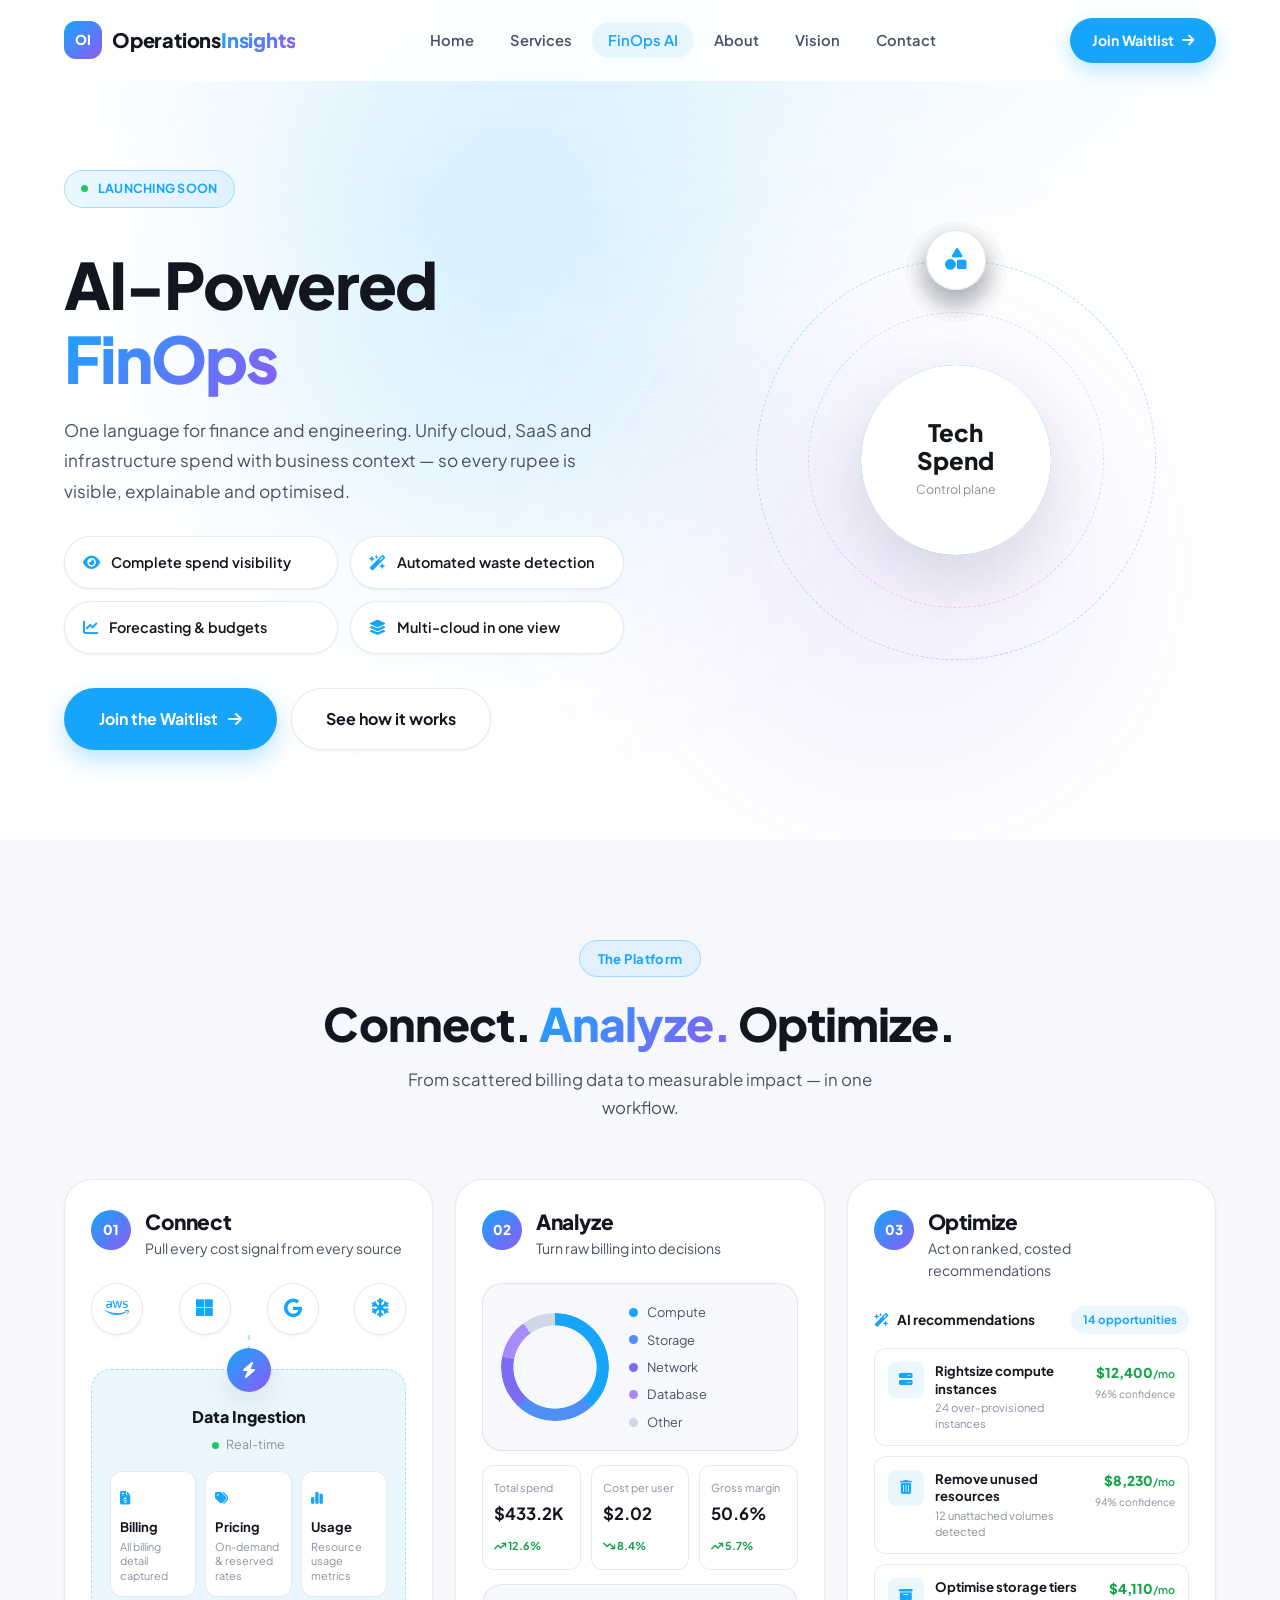
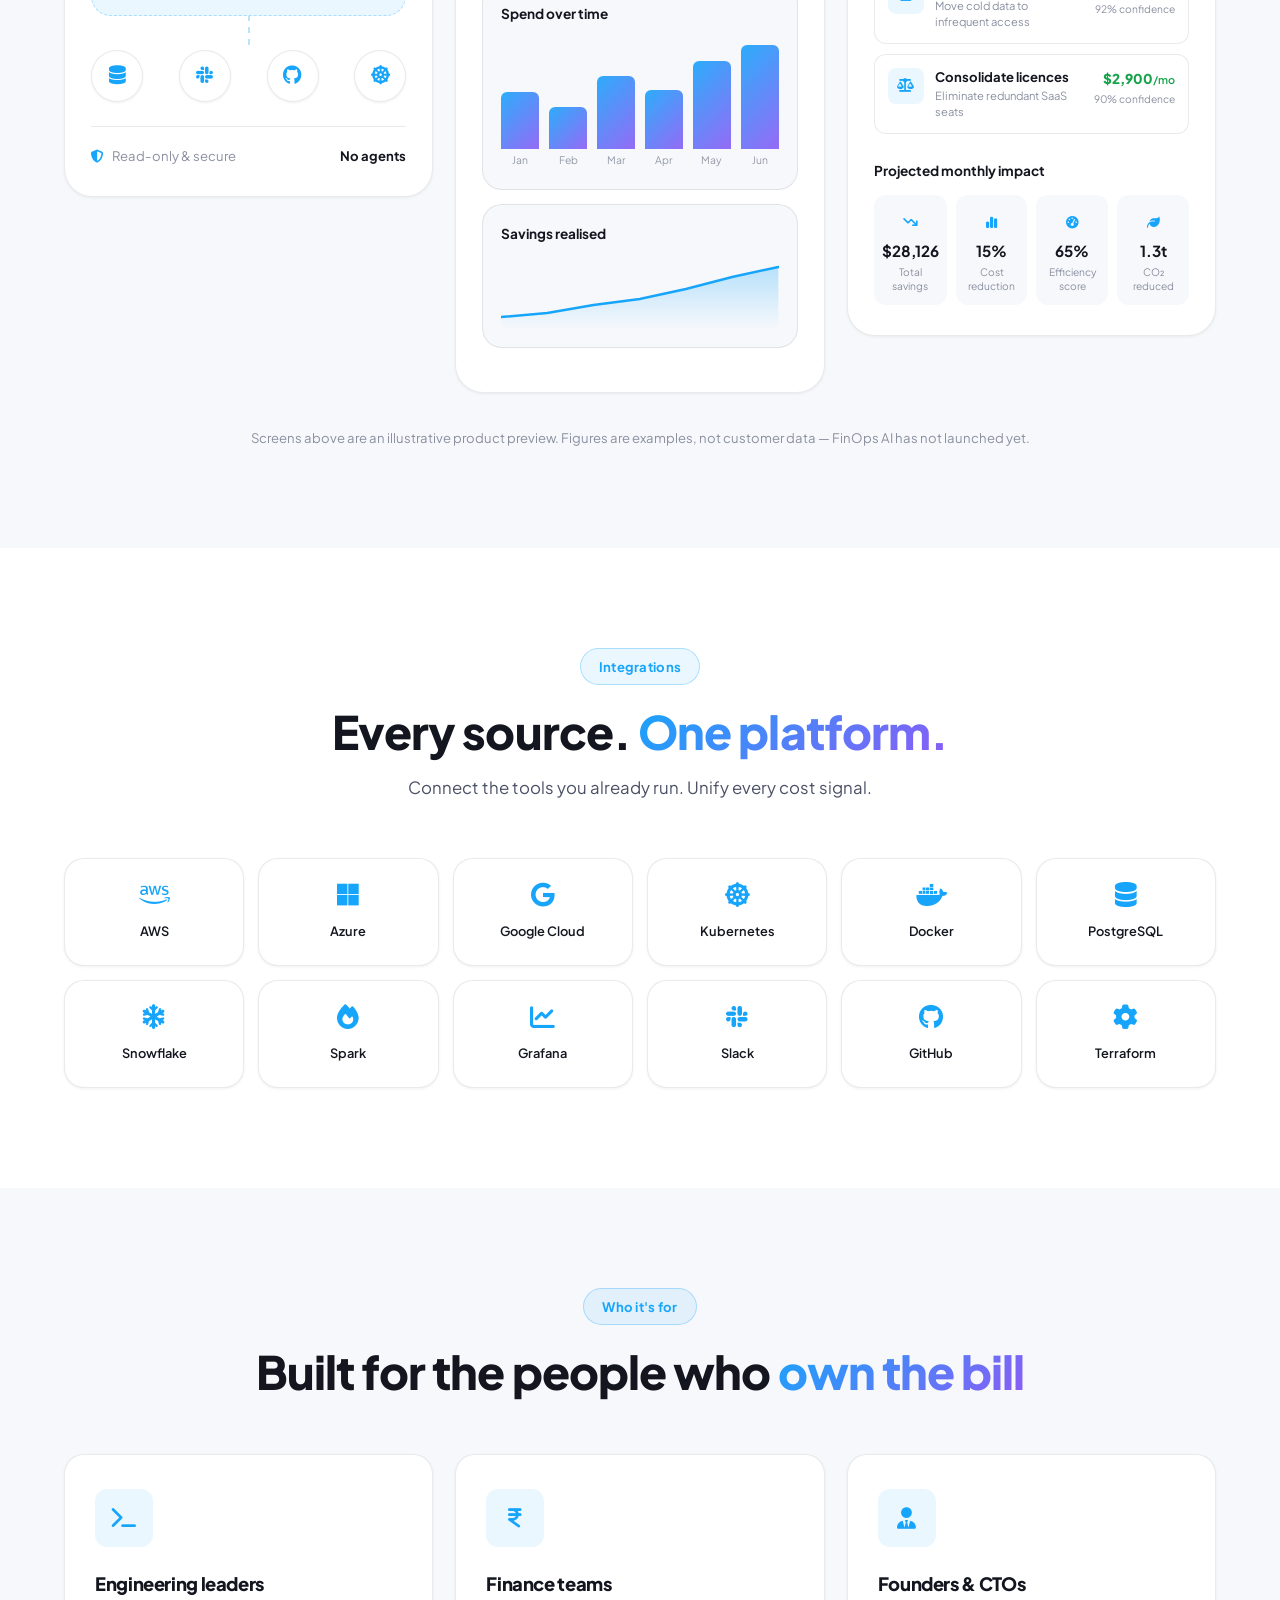
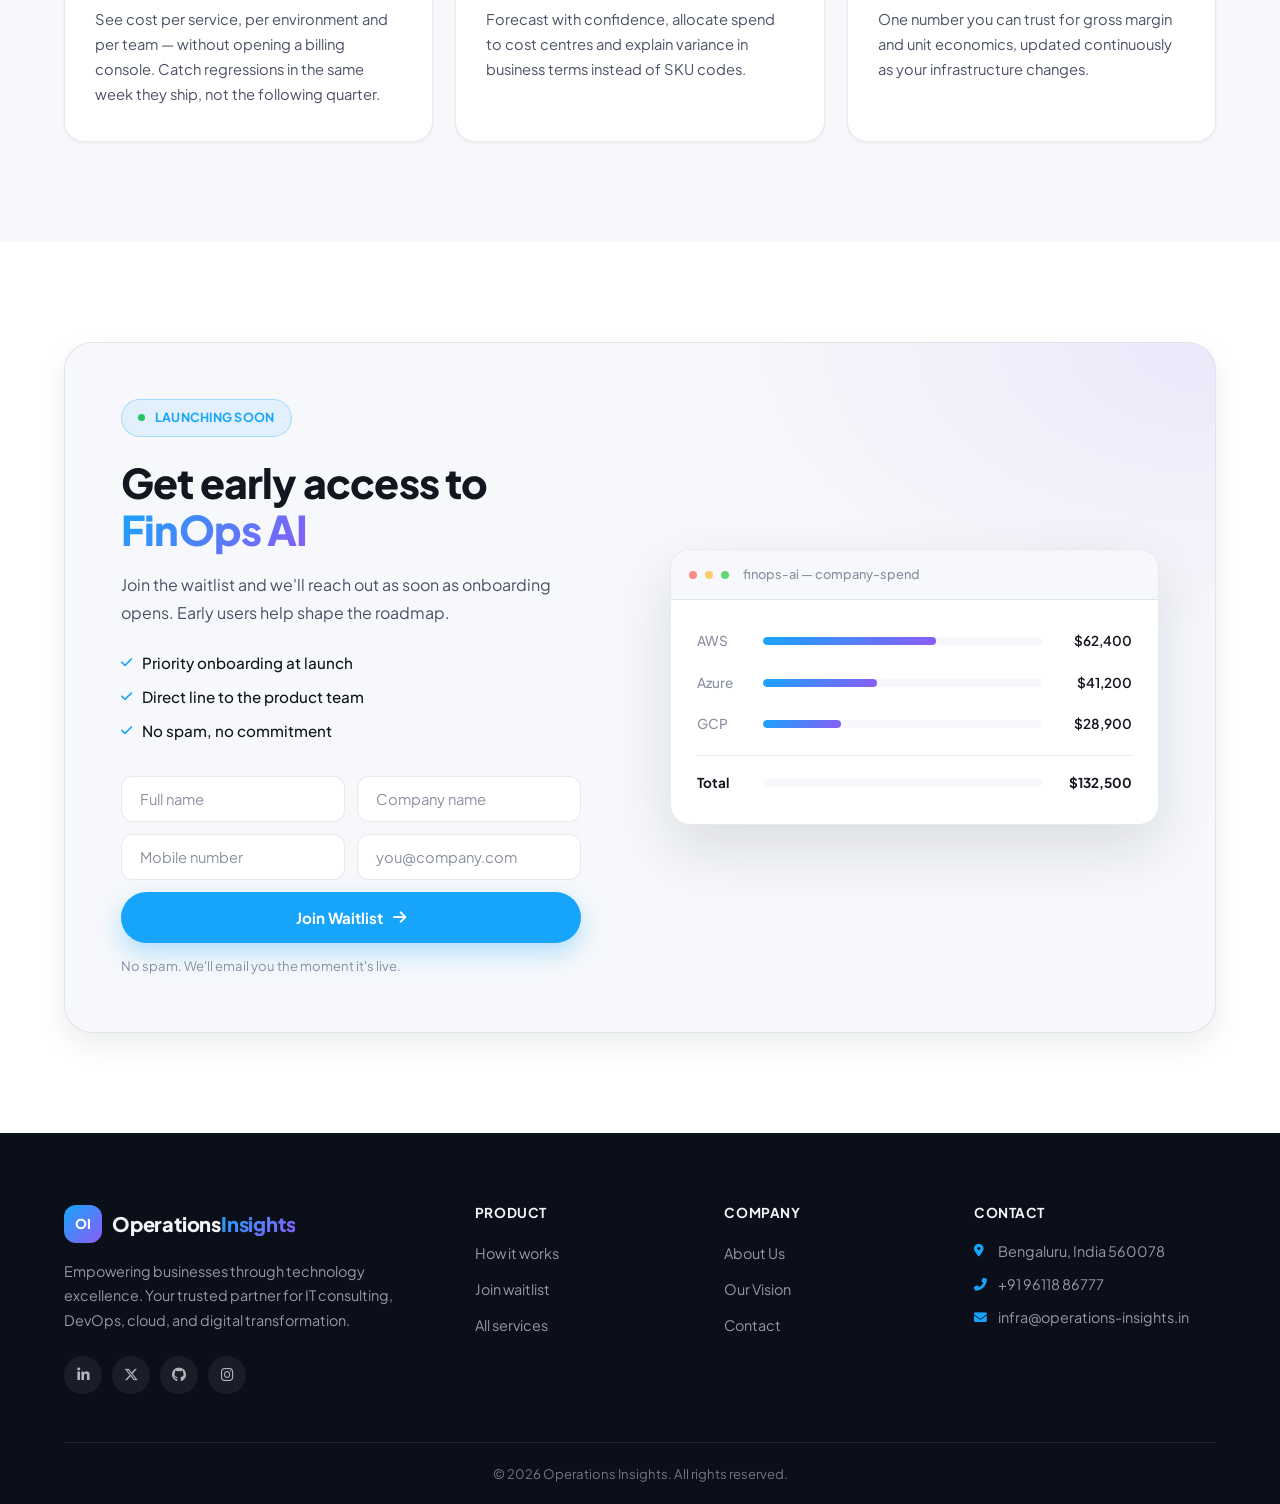
==== commit 2e894406: "Animate FinOps AI page and simplify the homepage teaser FinOps AI page motion: - Hero source icons n" ====
--- a/finops-ai.html
+++ b/finops-ai.html
@@ -80,16 +80,18 @@
             </div>
             <div class="fin-hero-visual" data-animate="fade-up" data-delay="150">
                 <div class="fin-ring">
+                    <span class="fin-pulse"></span>
+                    <span class="fin-pulse fin-pulse-2"></span>
                     <div class="fin-ring-core">
                         <div class="fin-ring-title">Tech<br>Spend</div>
                         <div class="fin-ring-sub">Control plane</div>
                     </div>
-                    <span class="fin-orbit fin-orbit-1"><i class="fab fa-aws"></i></span>
-                    <span class="fin-orbit fin-orbit-2"><i class="fab fa-microsoft"></i></span>
-                    <span class="fin-orbit fin-orbit-3"><i class="fab fa-google"></i></span>
-                    <span class="fin-orbit fin-orbit-4"><i class="fas fa-dharmachakra"></i></span>
-                    <span class="fin-orbit fin-orbit-5"><i class="fas fa-database"></i></span>
-                    <span class="fin-orbit fin-orbit-6"><i class="fas fa-shapes"></i></span>
+                    <span class="fin-arm fin-arm-1"><span class="fin-chip"><i class="fab fa-aws"></i></span></span>
+                    <span class="fin-arm fin-arm-2"><span class="fin-chip"><i class="fab fa-microsoft"></i></span></span>
+                    <span class="fin-arm fin-arm-3"><span class="fin-chip"><i class="fab fa-google"></i></span></span>
+                    <span class="fin-arm fin-arm-4"><span class="fin-chip"><i class="fas fa-dharmachakra"></i></span></span>
+                    <span class="fin-arm fin-arm-5"><span class="fin-chip"><i class="fas fa-database"></i></span></span>
+                    <span class="fin-arm fin-arm-6"><span class="fin-chip"><i class="fas fa-shapes"></i></span></span>
                 </div>
             </div>
         </div>
@@ -186,17 +188,17 @@
                     <div class="fin-kpis">
                         <div class="fin-kpi">
                             <span>Total spend</span>
-                            <b>$487.3K</b>
+                            <b data-countup="487.3" data-prefix="$" data-suffix="K" data-dec="1">$487.3K</b>
                             <em class="up"><i class="fas fa-arrow-trend-up"></i> 12.6%</em>
                         </div>
                         <div class="fin-kpi">
                             <span>Cost per user</span>
-                            <b>$2.48</b>
+                            <b data-countup="2.48" data-prefix="$" data-dec="2">$2.48</b>
                             <em class="down"><i class="fas fa-arrow-trend-down"></i> 8.4%</em>
                         </div>
                         <div class="fin-kpi">
                             <span>Gross margin</span>
-                            <b>71.4%</b>
+                            <b data-countup="71.4" data-suffix="%" data-dec="1">71.4%</b>
                             <em class="up"><i class="fas fa-arrow-trend-up"></i> 5.7%</em>
                         </div>
                     </div>
@@ -223,7 +225,7 @@
                                 </linearGradient>
                             </defs>
                             <path d="M0,58 L50,54 L100,46 L150,40 L200,30 L250,18 L300,8 L300,70 L0,70 Z" fill="url(#sparkFill)"/>
-                            <path d="M0,58 L50,54 L100,46 L150,40 L200,30 L250,18 L300,8"
+                            <path class="fin-spark-line" d="M0,58 L50,54 L100,46 L150,40 L200,30 L250,18 L300,8"
                                   fill="none" stroke="#17a5fb" stroke-width="2.5" stroke-linecap="round"/>
                         </svg>
                     </div>
@@ -291,10 +293,10 @@
 
                     <div class="fin-panel-title" style="margin:26px 0 14px">Projected monthly impact</div>
                     <div class="fin-impact">
-                        <div><i class="fas fa-arrow-trend-down"></i><b>$31,640</b><span>Total savings</span></div>
-                        <div><i class="fas fa-chart-simple"></i><b>18%</b><span>Cost reduction</span></div>
-                        <div><i class="fas fa-gauge-high"></i><b>91%</b><span>Efficiency score</span></div>
-                        <div><i class="fas fa-leaf"></i><b>2.4t</b><span>CO₂ reduced</span></div>
+                        <div><i class="fas fa-arrow-trend-down"></i><b data-countup="31640" data-prefix="$" data-comma="1">$31,640</b><span>Total savings</span></div>
+                        <div><i class="fas fa-chart-simple"></i><b data-countup="18" data-suffix="%">18%</b><span>Cost reduction</span></div>
+                        <div><i class="fas fa-gauge-high"></i><b data-countup="91" data-suffix="%">91%</b><span>Efficiency score</span></div>
+                        <div><i class="fas fa-leaf"></i><b data-countup="2.4" data-suffix="t" data-dec="1">2.4t</b><span>CO₂ reduced</span></div>
                     </div>
                 </div>
             </div>
--- a/styles.css
+++ b/styles.css
@@ -1746,23 +1746,58 @@
     width: 400px;
     height: 400px;
     border-radius: 50%;
-    border: 1px dashed rgba(23, 165, 251, 0.3);
     display: flex;
     align-items: center;
     justify-content: center;
 }
 
-.fin-ring::before {
+/* dashed tracks, counter-rotating */
+.fin-ring::before,
+.fin-ring::after {
     content: '';
     position: absolute;
+    border-radius: 50%;
+}
+
+.fin-ring::before {
+    inset: 0;
+    border: 1px dashed rgba(23, 165, 251, 0.32);
+    animation: ringSpin 46s linear infinite;
+}
+
+.fin-ring::after {
     inset: 52px;
-    border-radius: 50%;
-    border: 1px dashed rgba(139, 92, 246, 0.22);
-}
-
-.fin-ring-core {
+    border: 1px dashed rgba(139, 92, 246, 0.24);
+    animation: ringSpin 34s linear infinite reverse;
+}
+
+@keyframes ringSpin { to { transform: rotate(360deg); } }
+
+/* pulses radiating from the core */
+.fin-pulse {
+    position: absolute;
     width: 190px;
     height: 190px;
+    border-radius: 50%;
+    border: 1.5px solid rgba(23, 165, 251, 0.5);
+    animation: corePulse 3.4s ease-out infinite;
+    pointer-events: none;
+}
+
+.fin-pulse-2 { animation-delay: 1.7s; }
+
+@keyframes corePulse {
+    0%   { transform: scale(1);   opacity: 0.55; }
+    70%  { opacity: 0; }
+    100% { transform: scale(2.05); opacity: 0; }
+}
+
+.fin-ring-core {
+    position: relative;
+    z-index: 2;
+    width: 190px;
+    height: 190px;
+    animation: coreBreathe 5s ease-in-out infinite;
     border-radius: 50%;
     background: var(--bg-primary);
     box-shadow: var(--shadow-lg);
@@ -1783,8 +1818,23 @@
 
 .fin-ring-sub { font-size: 0.78rem; color: var(--text-muted); margin-top: 6px; }
 
-.fin-orbit {
+@keyframes coreBreathe {
+    0%, 100% { box-shadow: var(--shadow-lg); }
+    50% { box-shadow: 0 24px 60px rgba(23, 165, 251, 0.28); }
+}
+
+.fin-arm {
     position: absolute;
+    inset: 0;
+    animation: ringSpin 46s linear infinite;
+    pointer-events: none;
+}
+
+.fin-chip {
+    position: absolute;
+    top: -30px;
+    left: 50%;
+    margin-left: -30px;
     width: 60px;
     height: 60px;
     border-radius: 50%;
@@ -1796,15 +1846,17 @@
     justify-content: center;
     font-size: 1.35rem;
     color: var(--accent);
-    animation: drift 7s ease-in-out infinite alternate;
-}
-
-.fin-orbit-1 { top: -14px; left: 50%; margin-left: -30px; }
-.fin-orbit-2 { top: 22%; right: -14px; animation-delay: -1.2s; }
-.fin-orbit-3 { bottom: 22%; right: -14px; animation-delay: -2.4s; }
-.fin-orbit-4 { bottom: -14px; left: 50%; margin-left: -30px; animation-delay: -3.6s; }
-.fin-orbit-5 { bottom: 22%; left: -14px; animation-delay: -4.8s; }
-.fin-orbit-6 { top: 22%; left: -14px; animation-delay: -6s; }
+    /* counter-rotate so the icon stays upright while the arm revolves */
+    animation: ringSpin 46s linear infinite reverse;
+}
+
+/* spread the six arms evenly by offsetting them through the same cycle */
+.fin-arm-1, .fin-arm-1 .fin-chip { animation-delay: 0s; }
+.fin-arm-2, .fin-arm-2 .fin-chip { animation-delay: -7.67s; }
+.fin-arm-3, .fin-arm-3 .fin-chip { animation-delay: -15.33s; }
+.fin-arm-4, .fin-arm-4 .fin-chip { animation-delay: -23s; }
+.fin-arm-5, .fin-arm-5 .fin-chip { animation-delay: -30.67s; }
+.fin-arm-6, .fin-arm-6 .fin-chip { animation-delay: -38.33s; }
 
 /* platform columns */
 .fin-platform { padding: 100px 0; background: var(--bg-secondary); }
@@ -2125,8 +2177,8 @@
     .fin-pills { grid-template-columns: 1fr; }
     .fin-ring { width: 300px; height: 300px; }
     .fin-ring-core { width: 150px; height: 150px; }
-    .fin-orbit { width: 48px; height: 48px; font-size: 1.05rem; }
-    .fin-orbit-1, .fin-orbit-4 { margin-left: -24px; }
+    .fin-chip { width: 48px; height: 48px; font-size: 1.05rem; top: -24px; margin-left: -24px; }
+    .fin-pulse { width: 150px; height: 150px; }
     .fin-int-grid { grid-template-columns: repeat(3, 1fr); }
     .fin-impact { grid-template-columns: repeat(2, 1fr); }
     .fin-kpis { grid-template-columns: 1fr; }
@@ -2135,3 +2187,138 @@
 .finops-title-link { text-decoration: none; color: inherit; }
 .finops-title-link:hover .gradient-text { opacity: 0.85; }
 .finops-explore { margin-bottom: 22px; }
+
+/* ===== FinOps Platform Motion ===== */
+.fin-src {
+    opacity: 0;
+    transform: translateY(-10px) scale(0.9);
+    transition: opacity 0.45s ease, transform 0.45s cubic-bezier(0.16, 1, 0.3, 1);
+}
+
+.fin-col.fin-in .fin-src { opacity: 1; transform: none; }
+.fin-col.fin-in .fin-src:nth-child(1) { transition-delay: 0.05s; }
+.fin-col.fin-in .fin-src:nth-child(2) { transition-delay: 0.13s; }
+.fin-col.fin-in .fin-src:nth-child(3) { transition-delay: 0.21s; }
+.fin-col.fin-in .fin-src:nth-child(4) { transition-delay: 0.29s; }
+
+/* data flowing down the dashed connectors */
+.fin-flow { animation: flowDash 1.1s linear infinite; }
+
+@keyframes flowDash {
+    to { background-position: 0 12px; }
+}
+
+.fin-hub-icon { transform: scale(0.6); opacity: 0; transition: all 0.5s cubic-bezier(0.34, 1.56, 0.64, 1) 0.35s; }
+.fin-col.fin-in .fin-hub-icon { transform: scale(1); opacity: 1; }
+
+.fin-hub-card { opacity: 0; transform: translateY(10px); transition: all 0.45s ease; }
+.fin-col.fin-in .fin-hub-card { opacity: 1; transform: none; }
+.fin-col.fin-in .fin-hub-card:nth-child(1) { transition-delay: 0.45s; }
+.fin-col.fin-in .fin-hub-card:nth-child(2) { transition-delay: 0.55s; }
+.fin-col.fin-in .fin-hub-card:nth-child(3) { transition-delay: 0.65s; }
+
+/* donut sweeps in */
+.fin-donut {
+    opacity: 0;
+    transform: rotate(-115deg) scale(0.88);
+    transition: opacity 0.6s ease 0.15s, transform 0.95s cubic-bezier(0.16, 1, 0.3, 1) 0.15s;
+}
+
+.fin-col.fin-in .fin-donut { opacity: 1; transform: none; }
+
+.fin-legend li { opacity: 0; transform: translateX(-8px); transition: all 0.4s ease; }
+.fin-col.fin-in .fin-legend li { opacity: 1; transform: none; }
+.fin-col.fin-in .fin-legend li:nth-child(1) { transition-delay: 0.35s; }
+.fin-col.fin-in .fin-legend li:nth-child(2) { transition-delay: 0.43s; }
+.fin-col.fin-in .fin-legend li:nth-child(3) { transition-delay: 0.51s; }
+.fin-col.fin-in .fin-legend li:nth-child(4) { transition-delay: 0.59s; }
+.fin-col.fin-in .fin-legend li:nth-child(5) { transition-delay: 0.67s; }
+
+/* bars grow */
+.fin-bar {
+    height: 0;
+    transition: height 0.95s cubic-bezier(0.16, 1, 0.3, 1);
+}
+
+.fin-col.fin-in .fin-bar { height: var(--h); }
+.fin-col.fin-in .fin-bar:nth-child(1) { transition-delay: 0.10s; }
+.fin-col.fin-in .fin-bar:nth-child(2) { transition-delay: 0.19s; }
+.fin-col.fin-in .fin-bar:nth-child(3) { transition-delay: 0.28s; }
+.fin-col.fin-in .fin-bar:nth-child(4) { transition-delay: 0.37s; }
+.fin-col.fin-in .fin-bar:nth-child(5) { transition-delay: 0.46s; }
+.fin-col.fin-in .fin-bar:nth-child(6) { transition-delay: 0.55s; }
+
+/* savings line draws itself */
+.fin-spark-line {
+    stroke-dasharray: 320;
+    stroke-dashoffset: 320;
+    transition: stroke-dashoffset 1.6s cubic-bezier(0.16, 1, 0.3, 1) 0.25s;
+}
+
+.fin-col.fin-in .fin-spark-line { stroke-dashoffset: 0; }
+
+/* recommendation rows slide in */
+.fin-rec { opacity: 0; transform: translateY(14px); transition: opacity 0.5s ease, transform 0.5s cubic-bezier(0.16, 1, 0.3, 1); }
+.fin-col.fin-in .fin-rec { opacity: 1; transform: none; }
+.fin-col.fin-in .fin-rec:nth-of-type(1) { transition-delay: 0.12s; }
+.fin-col.fin-in .fin-rec:nth-of-type(2) { transition-delay: 0.24s; }
+.fin-col.fin-in .fin-rec:nth-of-type(3) { transition-delay: 0.36s; }
+.fin-col.fin-in .fin-rec:nth-of-type(4) { transition-delay: 0.48s; }
+
+.fin-impact div { opacity: 0; transform: translateY(10px); transition: all 0.45s ease; }
+.fin-col.fin-in .fin-impact div { opacity: 1; transform: none; }
+.fin-col.fin-in .fin-impact div:nth-child(1) { transition-delay: 0.60s; }
+.fin-col.fin-in .fin-impact div:nth-child(2) { transition-delay: 0.68s; }
+.fin-col.fin-in .fin-impact div:nth-child(3) { transition-delay: 0.76s; }
+.fin-col.fin-in .fin-impact div:nth-child(4) { transition-delay: 0.84s; }
+
+.fin-rec-head b { animation: pulseSoft 2.6s ease-in-out infinite; }
+
+@keyframes pulseSoft {
+    0%, 100% { transform: scale(1); }
+    50% { transform: scale(1.05); }
+}
+
+@media (prefers-reduced-motion: reduce) {
+    .fin-ring::before, .fin-ring::after, .fin-arm, .fin-chip,
+    .fin-pulse, .fin-ring-core { animation: none !important; }
+    .fin-src, .fin-hub-icon, .fin-hub-card, .fin-donut, .fin-legend li,
+    .fin-rec, .fin-impact div { opacity: 1 !important; transform: none !important; }
+    .fin-bar { height: var(--h) !important; }
+    .fin-spark-line { stroke-dashoffset: 0 !important; }
+    .fin-flow, .fin-rec-head b { animation: none !important; }
+}
+
+/* homepage FinOps teaser: whole panel is a click target */
+.finops-panel-link { cursor: pointer; transition: var(--transition); }
+
+.finops-panel-link:hover {
+    border-color: var(--border-hover);
+    box-shadow: var(--shadow-lg);
+    transform: translateY(-3px);
+}
+
+.finops-panel-hit {
+    position: absolute;
+    inset: 0;
+    z-index: 1;
+    border-radius: inherit;
+}
+
+/* the hit overlay covers the card; only real controls sit above it */
+.finops-panel-link .finops-actions,
+.finops-panel-link .finops-title-link { position: relative; z-index: 2; }
+
+.finops-actions {
+    display: flex;
+    flex-wrap: wrap;
+    gap: 12px;
+    margin-bottom: 14px;
+}
+
+.finops-panel-link:hover .finops-explore { border-color: var(--border-hover); }
+
+@media (max-width: 768px) {
+    .finops-actions { flex-direction: column; align-items: stretch; }
+    .finops-actions .btn { justify-content: center; }
+}
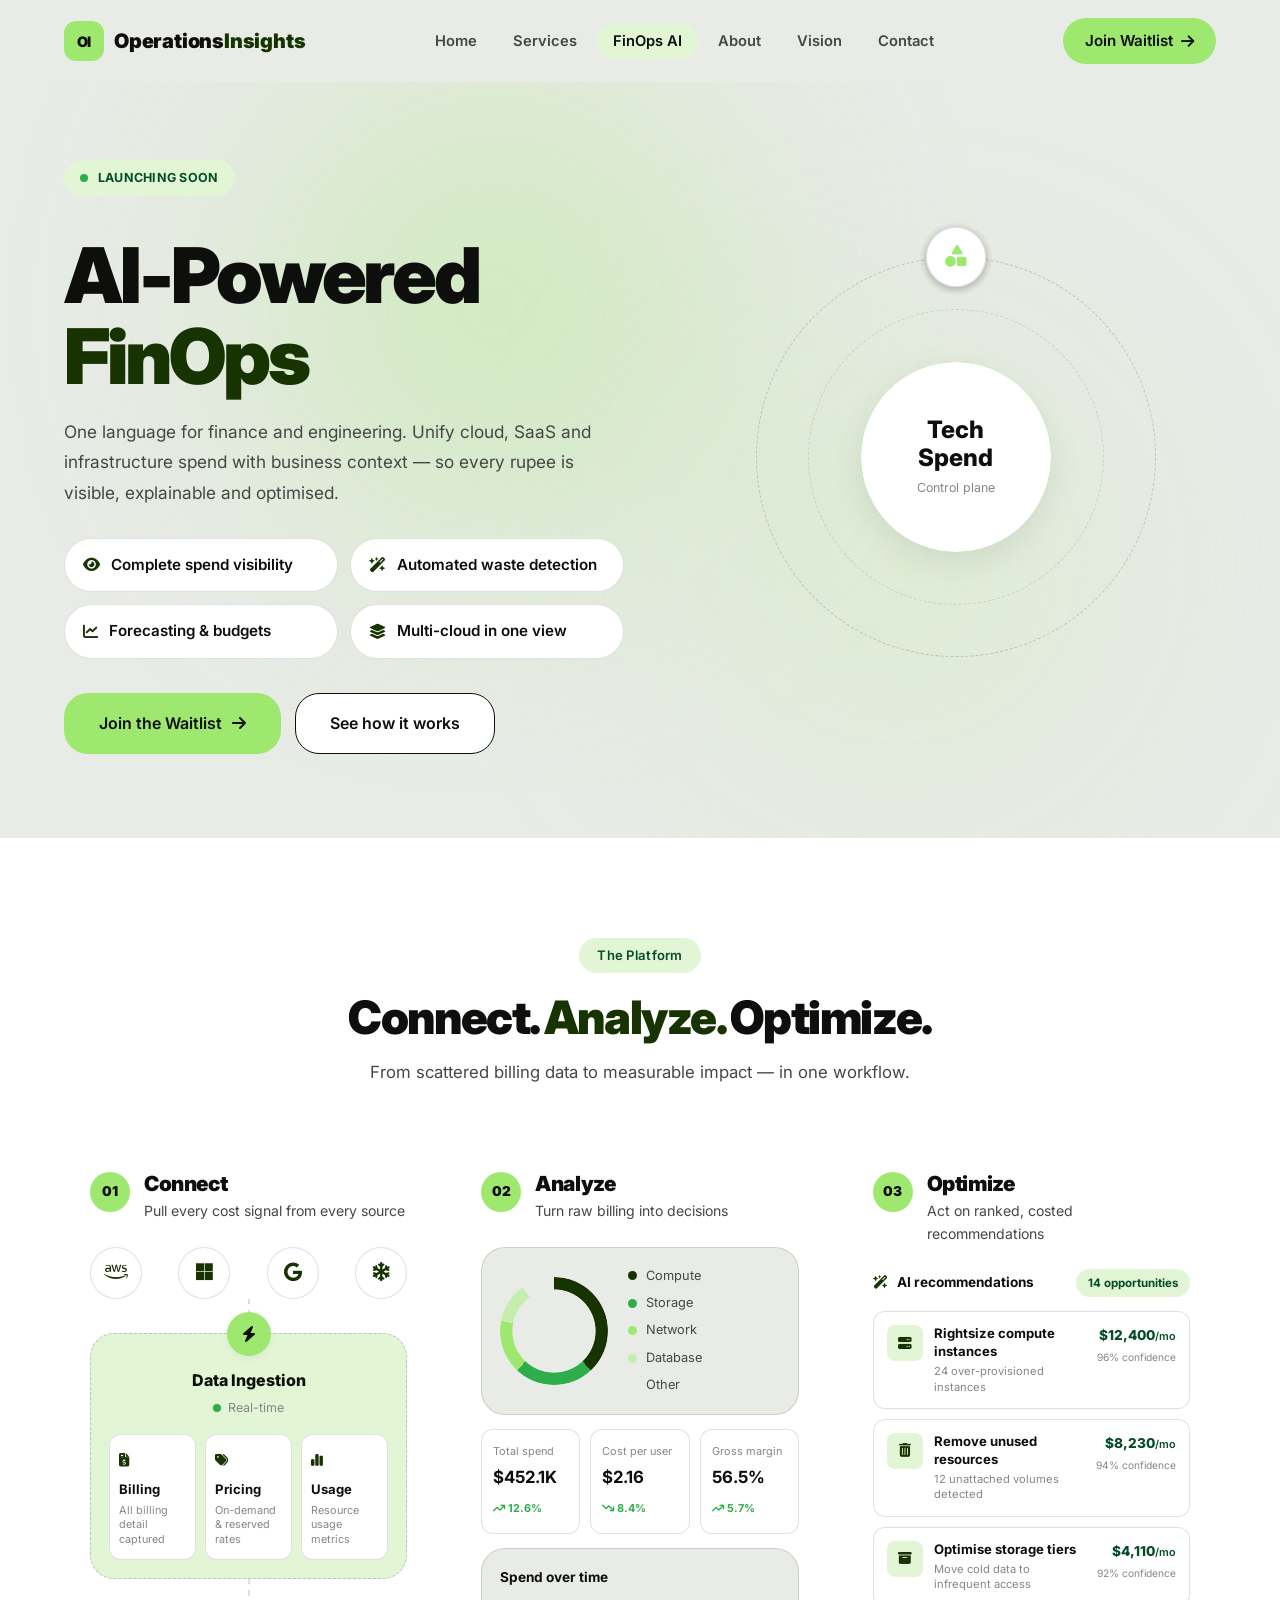
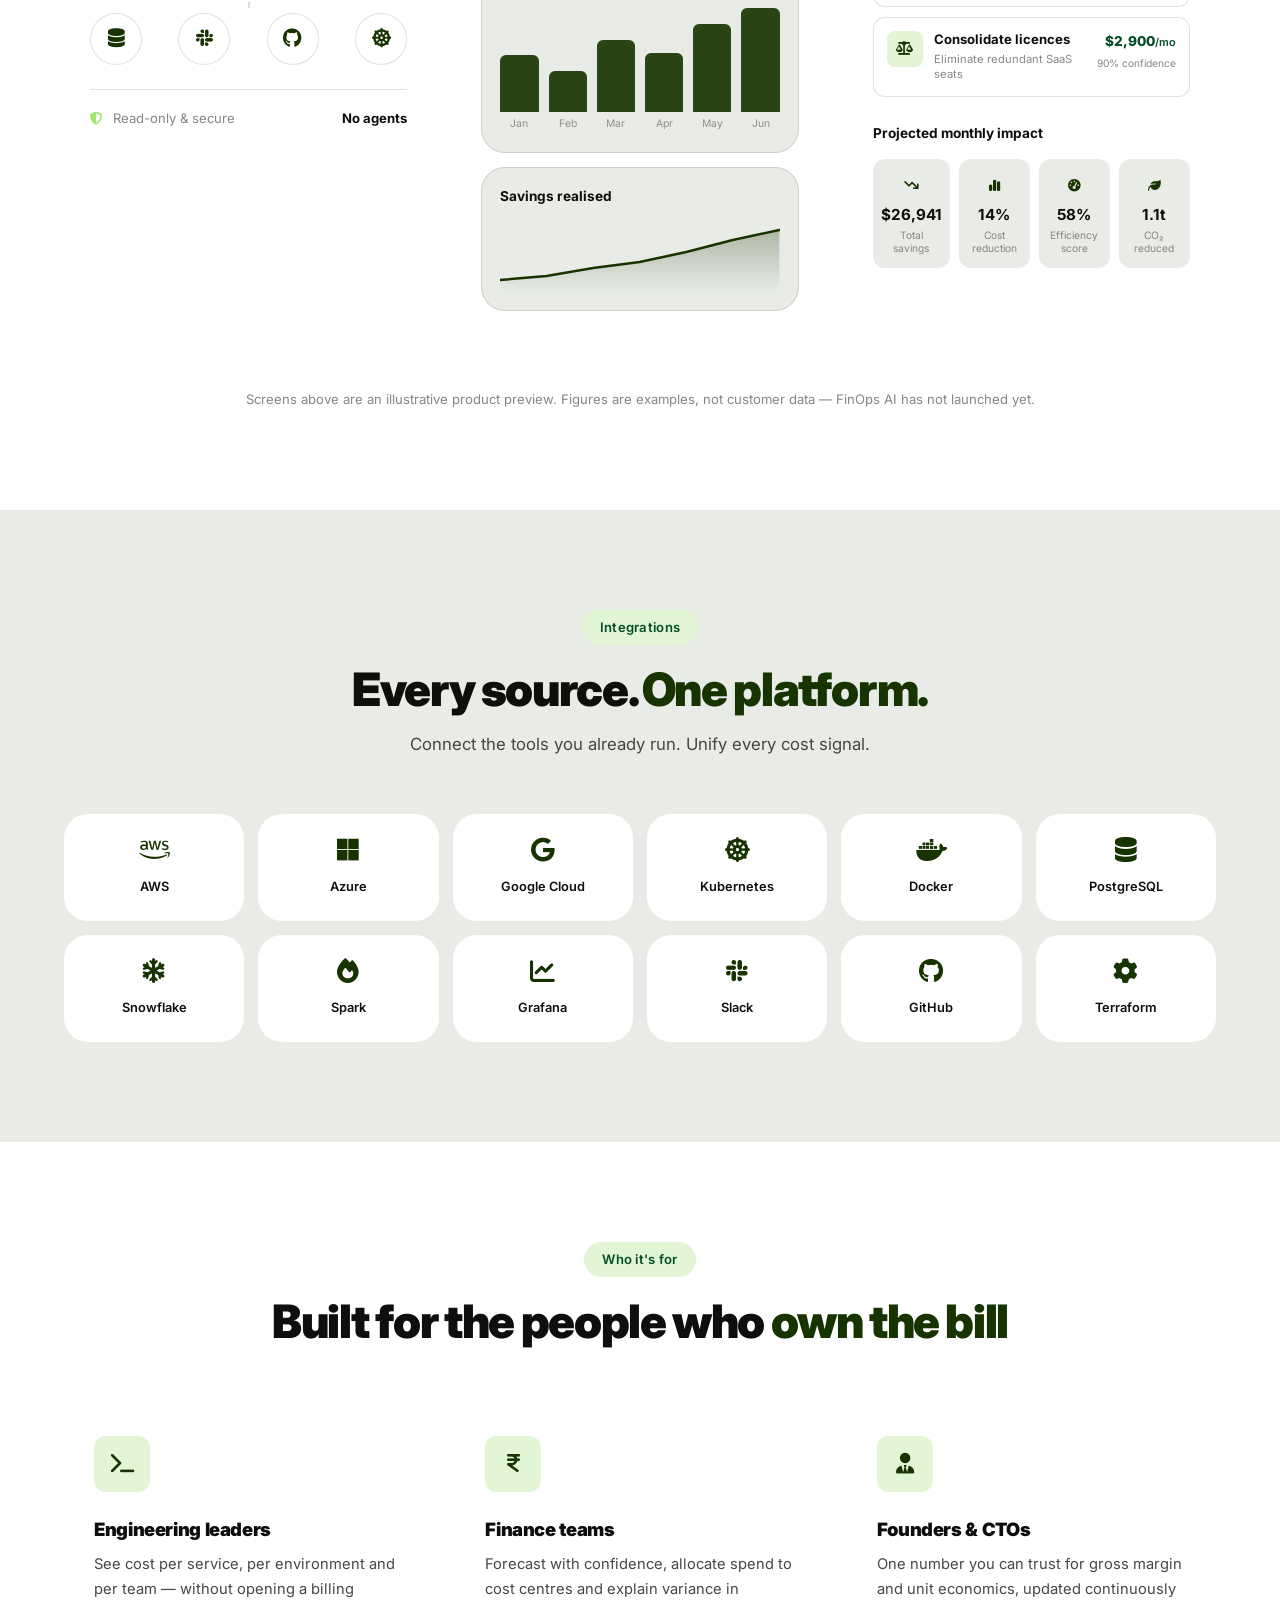
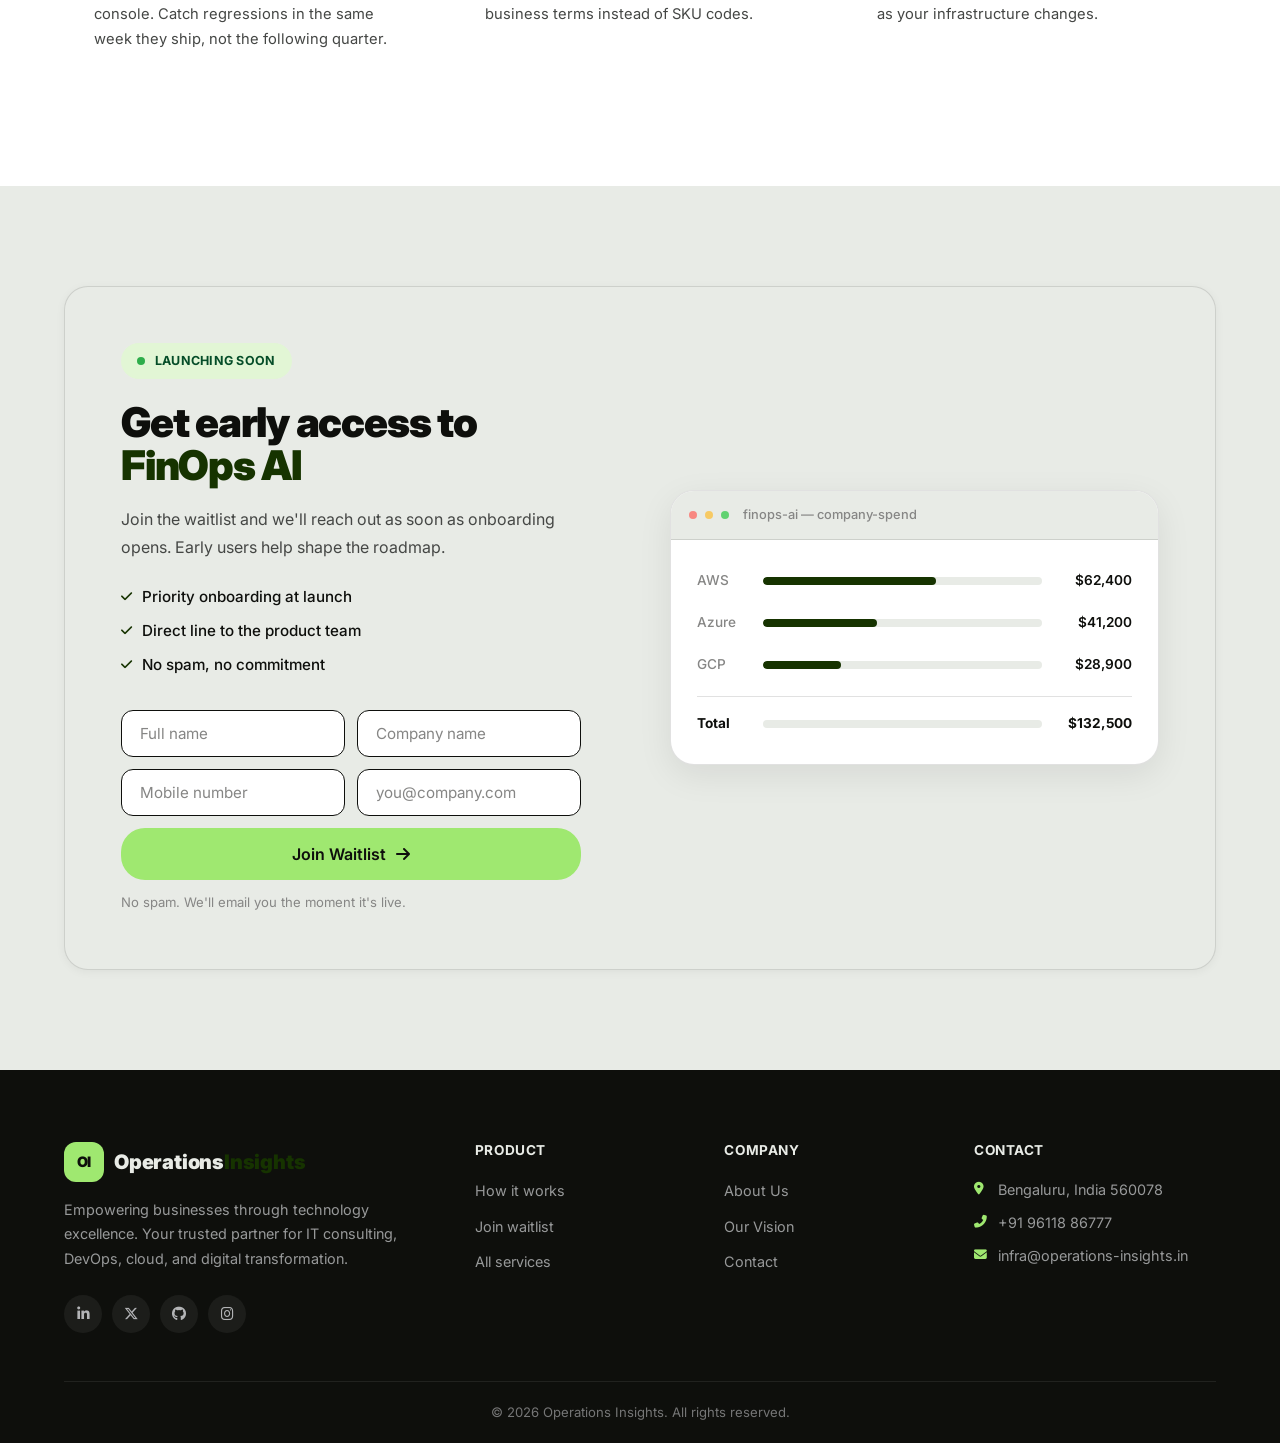
==== commit db2a15f4: "Restyle site with the Wise-inspired design system Adopts the Wise DESIGN.md spec from voltagent/awes" ====
--- a/finops-ai.html
+++ b/finops-ai.html
@@ -17,11 +17,11 @@
 
     <link rel="canonical" href="https://operations-insights.in/finops-ai.html">
 
-    <link rel="icon" type="image/svg+xml" href="data:image/svg+xml,%3Csvg xmlns='http://www.w3.org/2000/svg' viewBox='0 0 32 32'%3E%3Cdefs%3E%3ClinearGradient id='g' x1='0' y1='0' x2='1' y2='1'%3E%3Cstop offset='0' stop-color='%2317a5fb'/%3E%3Cstop offset='1' stop-color='%238b5cf6'/%3E%3C/linearGradient%3E%3C/defs%3E%3Crect width='32' height='32' rx='8' fill='url(%23g)'/%3E%3Ctext x='50%25' y='56%25' dominant-baseline='middle' text-anchor='middle' font-family='sans-serif' font-size='15' font-weight='800' fill='white'%3EOI%3C/text%3E%3C/svg%3E">
+    <link rel="icon" type="image/svg+xml" href="data:image/svg+xml,%3Csvg xmlns='http://www.w3.org/2000/svg' viewBox='0 0 32 32'%3E%3Crect width='32' height='32' rx='8' fill='%239fe870'/%3E%3Ctext x='50%25' y='57%25' dominant-baseline='middle' text-anchor='middle' font-family='Inter,sans-serif' font-size='15' font-weight='900' fill='%230e0f0c'%3EOI%3C/text%3E%3C/svg%3E">
 
     <link rel="preconnect" href="https://fonts.googleapis.com">
     <link rel="preconnect" href="https://fonts.gstatic.com" crossorigin>
-    <link href="https://fonts.googleapis.com/css2?family=Plus+Jakarta+Sans:wght@400;500;600;700;800&display=swap" rel="stylesheet">
+    <link href="https://fonts.googleapis.com/css2?family=Inter:wght@400;500;600;700;900&display=swap" rel="stylesheet">
     <link rel="stylesheet" href="https://cdnjs.cloudflare.com/ajax/libs/font-awesome/6.5.1/css/all.min.css">
     <link rel="stylesheet" href="styles.css">
 </head>
@@ -176,11 +176,11 @@
                         <div class="fin-donut-row">
                             <div class="fin-donut" style="--a:38%;--b:62%;--c:78%;--d:90%"></div>
                             <ul class="fin-legend">
-                                <li><i style="background:#17a5fb"></i> Compute</li>
-                                <li><i style="background:#4f8ef7"></i> Storage</li>
-                                <li><i style="background:#7c6cf5"></i> Network</li>
-                                <li><i style="background:#a78bfa"></i> Database</li>
-                                <li><i style="background:#cfd6e4"></i> Other</li>
+                                <li><i style="background:#163300"></i> Compute</li>
+                                <li><i style="background:#2ead4b"></i> Storage</li>
+                                <li><i style="background:#9fe870"></i> Network</li>
+                                <li><i style="background:#c5edab"></i> Database</li>
+                                <li><i style="background:#e8ebe6"></i> Other</li>
                             </ul>
                         </div>
                     </div>
@@ -220,13 +220,13 @@
                         <svg class="fin-spark" viewBox="0 0 300 70" preserveAspectRatio="none" aria-hidden="true">
                             <defs>
                                 <linearGradient id="sparkFill" x1="0" y1="0" x2="0" y2="1">
-                                    <stop offset="0%" stop-color="#17a5fb" stop-opacity=".28"/>
-                                    <stop offset="100%" stop-color="#17a5fb" stop-opacity="0"/>
+                                    <stop offset="0%" stop-color="#163300" stop-opacity=".28"/>
+                                    <stop offset="100%" stop-color="#163300" stop-opacity="0"/>
                                 </linearGradient>
                             </defs>
                             <path d="M0,58 L50,54 L100,46 L150,40 L200,30 L250,18 L300,8 L300,70 L0,70 Z" fill="url(#sparkFill)"/>
                             <path class="fin-spark-line" d="M0,58 L50,54 L100,46 L150,40 L200,30 L250,18 L300,8"
-                                  fill="none" stroke="#17a5fb" stroke-width="2.5" stroke-linecap="round"/>
+                                  fill="none" stroke="#163300" stroke-width="2.5" stroke-linecap="round"/>
                         </svg>
                     </div>
                 </div>
--- a/styles.css
+++ b/styles.css
@@ -1,32 +1,53 @@
-/* ===== Design Tokens ===== */
+/* ===== Design Tokens — Wise-inspired (see .claude/skills/wise-design) ===== */
 :root {
-    --bg-primary: #ffffff;
-    --bg-secondary: #f6f8fb;
+    /* surfaces */
+    --bg-primary: #ffffff;          /* cards */
+    --bg-secondary: #e8ebe6;        /* pale sage ground */
     --bg-card: #ffffff;
-    --bg-dark: #0b0f1a;
-    --border-color: rgba(15, 23, 42, 0.09);
-    --border-hover: rgba(23, 165, 251, 0.4);
-    --text-dark: #14161f;
-    --text-body: #4b5165;
-    --text-muted: #8b90a0;
-    --text-on-dark: #f3f5f9;
-    --accent: #17a5fb;
-    --accent-2: #8b5cf6;
-    --accent-dim: rgba(23, 165, 251, 0.09);
-    --accent-border: rgba(23, 165, 251, 0.3);
-    --accent-ink: #ffffff;
-    --gradient-brand: linear-gradient(135deg, #17a5fb, #8b5cf6);
-    --font-display: 'Plus Jakarta Sans', -apple-system, BlinkMacSystemFont, sans-serif;
-    --font-sans: 'Plus Jakarta Sans', -apple-system, BlinkMacSystemFont, sans-serif;
+    --bg-dark: #0e0f0c;             /* warm near-black */
+    --bg-forest: #163300;
+
+    --border-color: rgba(14, 15, 12, 0.12);
+    --border-hover: #0e0f0c;
+
+    /* type colours */
+    --text-dark: #0e0f0c;
+    --text-body: #454745;
+    --text-muted: #868685;
+    --text-on-dark: #e8ebe6;
+
+    /* accent — actions only */
+    --accent: #9fe870;
+    --accent-2: #163300;
+    --accent-active: #cdffad;
+    --accent-pale: #e2f6d5;
+    --accent-neutral: #c5edab;
+    --accent-dim: #e2f6d5;
+    --accent-border: rgba(14, 15, 12, 0.14);
+    --accent-ink: #0e0f0c;          /* text on lime */
+
+    /* semantic */
+    --positive: #2ead4b;
+    --positive-deep: #054d28;
+    --warning: #ffd11a;
+    --negative: #d03238;
+
+    --gradient-brand: none;
+
+    --font-display: 'Inter', 'Helvetica Neue', Arial, sans-serif;
+    --font-sans: 'Inter', 'Helvetica Neue', Arial, sans-serif;
+
+    /* signature 24px card/button radius — never sharp */
     --radius-sm: 8px;
     --radius-md: 12px;
-    --radius-lg: 20px;
-    --radius-xl: 28px;
-    --radius-full: 100px;
-    --shadow-sm: 0 1px 3px rgba(16, 24, 40, 0.06);
-    --shadow-md: 0 12px 28px rgba(16, 24, 40, 0.08);
-    --shadow-lg: 0 24px 60px rgba(16, 24, 40, 0.12);
-    --transition: all 0.25s cubic-bezier(0.4, 0, 0.2, 1);
+    --radius-lg: 24px;
+    --radius-xl: 24px;
+    --radius-full: 9999px;
+
+    --shadow-sm: none;
+    --shadow-md: 0 2px 10px rgba(14, 15, 12, 0.05);
+    --shadow-lg: 0 10px 34px rgba(14, 15, 12, 0.08);
+    --transition: all 0.2s cubic-bezier(0.4, 0, 0.2, 1);
 }
 
 /* ===== Reset ===== */
@@ -43,7 +64,7 @@
 
 body {
     font-family: var(--font-sans);
-    background: var(--bg-primary);
+    background: var(--bg-secondary);
     color: var(--text-body);
     line-height: 1.6;
     overflow-x: hidden;
@@ -69,7 +90,7 @@
     border-radius: 50%;
     pointer-events: none;
     z-index: 0;
-    background: radial-gradient(circle, rgba(23, 165, 251, 0.06), transparent 70%);
+    background: radial-gradient(circle, rgba(159, 232, 112, 0.16), transparent 70%);
     transform: translate(-50%, -50%);
     transition: opacity 0.3s;
 }
@@ -77,17 +98,17 @@
 /* ===== Typography ===== */
 h1, h2, h3, h4 {
     font-family: var(--font-display);
-    font-weight: 800;
-    line-height: 1.15;
-    letter-spacing: -0.02em;
+    font-weight: 900;
+    line-height: 1.05;
+    letter-spacing: -0.03em;
     color: var(--text-dark);
 }
 
+h3, h4 { line-height: 1.2; letter-spacing: -0.02em; }
+
 .gradient-text {
-    background: var(--gradient-brand);
-    -webkit-background-clip: text;
-    -webkit-text-fill-color: transparent;
-    background-clip: text;
+    color: var(--accent-2);
+    -webkit-text-fill-color: currentColor;
 }
 
 .section-header {
@@ -99,12 +120,12 @@
     display: inline-flex;
     align-items: center;
     padding: 7px 18px;
-    background: var(--accent-dim);
-    border: 1px solid var(--accent-border);
+    background: var(--accent-pale);
+    border: none;
     border-radius: var(--radius-full);
     font-size: 0.82rem;
-    font-weight: 700;
-    color: var(--accent);
+    font-weight: 600;
+    color: var(--positive-deep);
     margin-bottom: 20px;
     letter-spacing: 0.02em;
 }
@@ -128,9 +149,9 @@
     align-items: center;
     gap: 10px;
     padding: 15px 30px;
-    border-radius: var(--radius-full);
-    font-size: 0.95rem;
-    font-weight: 700;
+    border-radius: var(--radius-lg);
+    font-size: 1rem;
+    font-weight: 600;
     font-family: var(--font-sans);
     text-decoration: none;
     transition: var(--transition);
@@ -142,26 +163,21 @@
 .btn-primary {
     background: var(--accent);
     color: var(--accent-ink);
-    box-shadow: 0 10px 24px rgba(23, 165, 251, 0.3);
 }
 
 .btn-primary:hover {
-    transform: translateY(-2px);
-    box-shadow: 0 14px 32px rgba(23, 165, 251, 0.4);
+    background: var(--accent-active);
 }
 
 .btn-glass {
     background: var(--bg-primary);
     color: var(--text-dark);
-    border: 1px solid var(--border-color);
-    box-shadow: var(--shadow-sm);
+    border: 1px solid var(--text-dark);
 }
 
 .btn-glass:hover {
-    border-color: var(--border-hover);
-    color: var(--accent);
-    transform: translateY(-2px);
-    box-shadow: var(--shadow-md);
+    background: var(--bg-secondary);
+    color: var(--text-dark);
 }
 
 .btn-full {
@@ -178,8 +194,7 @@
     z-index: 100;
     padding: 18px 0;
     transition: var(--transition);
-    background: rgba(255, 255, 255, 0.85);
-    backdrop-filter: blur(16px);
+    background: var(--bg-secondary);
 }
 
 .navbar.scrolled {
@@ -206,33 +221,28 @@
 }
 
 .logo-icon {
-    width: 38px;
-    height: 38px;
-    background: var(--gradient-brand);
+    width: 40px;
+    height: 40px;
+    background: var(--accent);
     border-radius: var(--radius-md);
     display: flex;
     align-items: center;
     justify-content: center;
     font-family: var(--font-display);
-    font-weight: 800;
-    font-size: 0.85rem;
-    color: white;
+    font-weight: 900;
+    font-size: 0.9rem;
+    color: var(--accent-ink);
     letter-spacing: -0.02em;
 }
 
 .logo-text {
     font-family: var(--font-display);
     font-size: 1.25rem;
-    font-weight: 800;
+    font-weight: 900;
     letter-spacing: -0.01em;
 }
 
-.logo-text .highlight {
-    background: var(--gradient-brand);
-    -webkit-background-clip: text;
-    -webkit-text-fill-color: transparent;
-    background-clip: text;
-}
+.logo-text .highlight { color: var(--accent-2); }
 
 .nav-links {
     display: flex;
@@ -252,8 +262,8 @@
 
 .nav-links a:hover,
 .nav-links a.active {
-    color: var(--accent);
-    background: var(--accent-dim);
+    color: var(--text-dark);
+    background: var(--accent-pale);
 }
 
 .nav-cta {
@@ -263,27 +273,31 @@
     text-decoration: none;
     padding: 11px 22px;
     background: var(--accent);
-    color: white;
-    border-radius: var(--radius-full);
-    font-weight: 700;
-    font-size: 0.88rem;
-    box-shadow: 0 8px 20px rgba(23, 165, 251, 0.28);
+    color: var(--accent-ink);
+    border-radius: var(--radius-lg);
+    font-weight: 600;
+    font-size: 0.95rem;
     transition: var(--transition);
 }
 
 .nav-cta:hover {
-    transform: translateY(-1px);
-    box-shadow: 0 10px 24px rgba(23, 165, 251, 0.38);
+    background: var(--accent-active);
 }
 
 .hamburger {
     display: none;
     flex-direction: column;
+    justify-content: center;
+    align-items: center;
     gap: 5px;
     background: none;
     border: none;
     cursor: pointer;
-    padding: 5px;
+    /* keep the visual bars small but give a 44px touch target */
+    width: 44px;
+    height: 44px;
+    margin-right: -10px;
+    padding: 0;
 }
 
 .hamburger span {
@@ -307,13 +321,13 @@
 /* ===== Hero ===== */
 .hero {
     position: relative;
-    min-height: 100vh;
+    min-height: 92vh;
     display: flex;
     flex-direction: column;
     align-items: center;
     justify-content: center;
     overflow: hidden;
-    background: var(--bg-primary);
+    background: var(--bg-secondary);
 }
 
 .hero-bg {
@@ -325,15 +339,15 @@
 .hero-gradient {
     position: absolute;
     inset: 0;
-    background: radial-gradient(ellipse 70% 55% at 50% 0%, rgba(23, 165, 251, 0.10), transparent 70%);
+    background: none;
 }
 
 .hero-grid {
     position: absolute;
     inset: 0;
     background-image:
-        linear-gradient(rgba(15, 23, 42, 0.035) 1px, transparent 1px),
-        linear-gradient(90deg, rgba(15, 23, 42, 0.035) 1px, transparent 1px);
+        linear-gradient(rgba(14, 15, 12, 0.04) 1px, transparent 1px),
+        linear-gradient(90deg, rgba(14, 15, 12, 0.04) 1px, transparent 1px);
     background-size: 56px 56px;
     mask-image: radial-gradient(ellipse at center, black 30%, transparent 80%);
     -webkit-mask-image: radial-gradient(ellipse at center, black 30%, transparent 80%);
@@ -349,7 +363,7 @@
 .hero-glow-1 {
     width: 480px;
     height: 480px;
-    background: rgba(23, 165, 251, 0.16);
+    background: rgba(159, 232, 112, 0.30);
     top: 8%;
     left: 20%;
 }
@@ -357,7 +371,7 @@
 .hero-glow-2 {
     width: 380px;
     height: 380px;
-    background: rgba(139, 92, 246, 0.13);
+    background: rgba(197, 237, 171, 0.35);
     bottom: 10%;
     right: 15%;
     animation-delay: -4s;
@@ -374,7 +388,7 @@
     left: 50%;
     transform: translate(-50%, -50%);
     border-radius: 50%;
-    border: 1px dashed rgba(23, 165, 251, 0.18);
+    border: 1px dashed rgba(14, 15, 12, 0.16);
 }
 
 .hero-ring-1 {
@@ -385,7 +399,7 @@
 .hero-ring-2 {
     width: 900px;
     height: 900px;
-    border-color: rgba(139, 92, 246, 0.12);
+    border-color: rgba(14, 15, 12, 0.10);
 }
 
 .hero-floats {
@@ -414,8 +428,8 @@
     height: 34px;
     flex-shrink: 0;
     border-radius: var(--radius-sm);
-    background: var(--accent-dim);
-    color: var(--accent);
+    background: var(--accent-pale);
+    color: var(--accent-2);
     display: flex;
     align-items: center;
     justify-content: center;
@@ -439,7 +453,7 @@
 
 .float-card-2 .float-icon,
 .float-card-5 .float-icon {
-    background: rgba(139, 92, 246, 0.1);
+    background: var(--accent-pale);
     color: var(--accent-2);
 }
 
@@ -472,16 +486,16 @@
 }
 
 .badge-dot {
-    width: 7px;
-    height: 7px;
-    background: #22c55e;
+    width: 8px;
+    height: 8px;
+    background: var(--positive);
     border-radius: 50%;
     animation: pulse 2s ease-in-out infinite;
 }
 
 @keyframes pulse {
-    0%, 100% { opacity: 1; box-shadow: 0 0 0 0 rgba(34, 197, 94, 0.4); }
-    50% { opacity: 0.8; box-shadow: 0 0 0 8px rgba(34, 197, 94, 0); }
+    0%, 100% { opacity: 1; box-shadow: 0 0 0 0 rgba(46, 173, 75, 0.4); }
+    50% { opacity: 0.8; box-shadow: 0 0 0 8px rgba(46, 173, 75, 0); }
 }
 
 .partner-badges {
@@ -512,11 +526,11 @@
 }
 
 .hero h1 {
-    font-size: clamp(2.6rem, 6.2vw, 4.6rem);
-    font-weight: 800;
-    letter-spacing: -0.03em;
-    margin-bottom: 24px;
-    line-height: 1.1;
+    font-size: clamp(2.8rem, 7vw, 5.4rem);
+    font-weight: 900;
+    letter-spacing: -0.04em;
+    margin-bottom: 26px;
+    line-height: 0.98;
 }
 
 .hero-subtitle {
@@ -555,25 +569,19 @@
     box-shadow: var(--shadow-md);
 }
 
-.finops-panel::before {
-    content: '';
-    position: absolute;
-    inset: 0;
-    background: radial-gradient(ellipse 60% 60% at 100% 0%, rgba(139, 92, 246, 0.1), transparent 70%);
-    pointer-events: none;
-}
+
 
 .launch-badge {
     display: inline-flex;
     align-items: center;
     gap: 10px;
     padding: 8px 16px;
-    background: var(--accent-dim);
-    border: 1px solid var(--accent-border);
+    background: var(--accent-pale);
+    border: none;
     border-radius: var(--radius-full);
     font-size: 0.78rem;
     font-weight: 700;
-    color: var(--accent);
+    color: var(--positive-deep);
     letter-spacing: 0.02em;
     text-transform: uppercase;
     margin-bottom: 22px;
@@ -610,7 +618,7 @@
 }
 
 .finops-points i {
-    color: var(--accent);
+    color: var(--accent-2);
     font-size: 0.8rem;
 }
 
@@ -632,11 +640,11 @@
     min-width: 0;
     padding: 13px 18px;
     background: var(--bg-primary);
-    border: 1px solid var(--border-color);
+    border: 1px solid var(--text-dark);
     border-radius: var(--radius-md);
     color: var(--text-dark);
     font-family: var(--font-sans);
-    font-size: 0.92rem;
+    font-size: 0.95rem;
     outline: none;
     transition: var(--transition);
 }
@@ -646,8 +654,8 @@
 }
 
 .waitlist-form input:focus {
-    border-color: var(--accent);
-    box-shadow: 0 0 0 3px rgba(23, 165, 251, 0.12);
+    border-color: var(--text-dark);
+    box-shadow: 0 0 0 3px var(--accent-pale);
 }
 
 .waitlist-note {
@@ -742,7 +750,7 @@
 .mock-fill {
     height: 100%;
     width: 0;
-    background: var(--gradient-brand);
+    background: var(--accent-2);
     border-radius: 100px;
     position: relative;
     overflow: hidden;
@@ -793,7 +801,7 @@
 
 /* ===== Services ===== */
 .services {
-    background: var(--bg-primary);
+    background: var(--bg-secondary);
 }
 
 .services-grid {
@@ -810,14 +818,12 @@
     position: relative;
     border-radius: var(--radius-lg);
     background: var(--bg-primary);
-    border: 1px solid var(--border-color);
-    box-shadow: var(--shadow-sm);
+    border: none;
     transition: var(--transition);
 }
 
 .service-card:hover {
-    border-color: var(--border-hover);
-    transform: translateY(-6px);
+    transform: translateY(-4px);
     box-shadow: var(--shadow-lg);
 }
 
@@ -829,23 +835,22 @@
 }
 
 .service-icon-wrap {
-    width: 58px;
-    height: 58px;
-    background: var(--accent-dim);
+    width: 56px;
+    height: 56px;
+    background: var(--accent-pale);
     border-radius: var(--radius-md);
     display: flex;
     align-items: center;
     justify-content: center;
-    font-size: 1.35rem;
-    color: var(--accent);
+    font-size: 1.3rem;
+    color: var(--accent-2);
     margin-bottom: 26px;
     transition: var(--transition);
 }
 
 .service-card:hover .service-icon-wrap {
-    background: var(--gradient-brand);
-    color: white;
-    transform: scale(1.06);
+    background: var(--accent);
+    color: var(--accent-ink);
 }
 
 .service-card h3 {
@@ -871,6 +876,7 @@
     padding: 6px 14px;
     background: var(--bg-secondary);
     border-radius: var(--radius-full);
+    border-radius: var(--radius-full);
     font-size: 0.78rem;
     color: var(--text-body);
     font-weight: 600;
@@ -878,13 +884,13 @@
 }
 
 .service-card:hover .service-tags li {
-    background: var(--accent-dim);
-    color: var(--accent);
+    background: var(--accent-pale);
+    color: var(--positive-deep);
 }
 
 /* ===== About ===== */
 .about {
-    background: var(--bg-secondary);
+    background: var(--bg-primary);
 }
 
 .about-grid {
@@ -917,7 +923,7 @@
 
 .why-choose {
     background: var(--bg-primary);
-    border: 1px solid var(--border-color);
+    border: none;
     border-radius: var(--radius-lg);
     padding: 40px;
     box-shadow: var(--shadow-md);
@@ -949,13 +955,13 @@
 .choose-icon {
     width: 46px;
     height: 46px;
-    background: var(--accent-dim);
+    background: var(--accent-pale);
     border-radius: var(--radius-md);
     display: flex;
     align-items: center;
     justify-content: center;
     font-size: 1.05rem;
-    color: var(--accent);
+    color: var(--accent-2);
     flex-shrink: 0;
 }
 
@@ -973,7 +979,7 @@
 
 /* ===== Vision & Mission ===== */
 .vision-mission {
-    background: var(--bg-primary);
+    background: var(--bg-secondary);
 }
 
 .vm-grid {
@@ -1003,30 +1009,29 @@
     left: 0;
     right: 0;
     height: 4px;
-    background: var(--gradient-brand);
+    background: var(--accent);
 }
 
 .mission-accent {
-    background: linear-gradient(135deg, #8b5cf6, #17a5fb);
+    background: var(--accent-2);
 }
 
 .vm-icon {
     width: 58px;
     height: 58px;
-    background: var(--bg-primary);
-    border: 1px solid var(--border-color);
+    background: var(--accent-pale);
+    border: none;
     border-radius: var(--radius-md);
     display: flex;
     align-items: center;
     justify-content: center;
     font-size: 1.35rem;
-    color: var(--accent);
+    color: var(--accent-2);
     margin-bottom: 28px;
-    box-shadow: var(--shadow-sm);
 }
 
 .mission-icon {
-    color: #8b5cf6;
+    color: var(--positive-deep);
 }
 
 .vm-card h3 {
@@ -1042,7 +1047,7 @@
 
 /* ===== Contact ===== */
 .contact {
-    background: var(--bg-secondary);
+    background: var(--bg-primary);
 }
 
 .contact-layout {
@@ -1077,13 +1082,13 @@
 .info-icon {
     width: 48px;
     height: 48px;
-    background: var(--accent-dim);
+    background: var(--accent-pale);
     border-radius: var(--radius-md);
     display: flex;
     align-items: center;
     justify-content: center;
     font-size: 1.1rem;
-    color: var(--accent);
+    color: var(--accent-2);
     flex-shrink: 0;
 }
 
@@ -1102,7 +1107,7 @@
 
 .contact-form-wrap {
     background: var(--bg-primary);
-    border: 1px solid var(--border-color);
+    border: none;
     border-radius: var(--radius-xl);
     padding: 44px;
     box-shadow: var(--shadow-md);
@@ -1141,8 +1146,8 @@
 .form-group textarea {
     width: 100%;
     padding: 14px 18px;
-    background: var(--bg-secondary);
-    border: 1px solid var(--border-color);
+    background: var(--bg-primary);
+    border: 1px solid var(--text-dark);
     border-radius: var(--radius-md);
     color: var(--text-dark);
     font-family: var(--font-sans);
@@ -1158,9 +1163,8 @@
 
 .form-group input:focus,
 .form-group textarea:focus {
-    border-color: var(--accent);
-    background: var(--bg-primary);
-    box-shadow: 0 0 0 3px rgba(23, 165, 251, 0.12);
+    border-color: var(--text-dark);
+    box-shadow: 0 0 0 3px var(--accent-pale);
 }
 
 .form-group textarea {
@@ -1243,7 +1247,7 @@
 }
 
 .footer-col a:hover {
-    color: white;
+    color: var(--accent);
 }
 
 .footer-contact-list li {
@@ -1284,8 +1288,8 @@
     gap: 8px;
     margin-top: 20px;
     font-size: 0.86rem;
-    font-weight: 700;
-    color: var(--accent);
+    font-weight: 600;
+    color: var(--accent-2);
     text-decoration: none;
     transition: var(--transition);
 }
@@ -1339,7 +1343,7 @@
 }
 
 .trust-item i {
-    color: #22c55e;
+    color: var(--positive);
     font-size: 0.75rem;
 }
 
@@ -1351,7 +1355,7 @@
 /* ===== Stats Ribbon ===== */
 .stats-ribbon {
     padding: 64px 0;
-    background: var(--bg-primary);
+    background: var(--bg-secondary);
 }
 
 .stats-row {
@@ -1371,15 +1375,16 @@
     overflow: hidden;
 }
 
-.ribbon-stat:nth-child(1) { --stat-bg: #e3f6ef; }
-.ribbon-stat:nth-child(2) { --stat-bg: #fdf3e2; }
-.ribbon-stat:nth-child(3) { --stat-bg: #ece9fc; }
-.ribbon-stat:nth-child(4) { --stat-bg: #fce8ef; }
+.ribbon-stat:nth-child(1) { --stat-bg: #e2f6d5; }
+.ribbon-stat:nth-child(2) { --stat-bg: #ffffff; }
+.ribbon-stat:nth-child(3) { --stat-bg: #c5edab; }
+.ribbon-stat:nth-child(4) { --stat-bg: #ffffff; }
 
 .ribbon-num {
     font-family: var(--font-display);
-    font-size: 2.6rem;
-    font-weight: 800;
+    font-size: 3rem;
+    font-weight: 900;
+    letter-spacing: -0.04em;
     color: var(--text-dark);
     line-height: 1;
 }
@@ -1454,12 +1459,12 @@
 
 .credential i {
     font-size: 1.25rem;
-    color: var(--accent);
+    color: var(--accent-2);
 }
 
 /* ===== Process Section ===== */
 .process {
-    background: var(--bg-secondary);
+    background: var(--bg-primary);
 }
 
 .process-grid {
@@ -1486,12 +1491,11 @@
 
 .step-number {
     font-family: var(--font-display);
-    font-size: 2.2rem;
-    font-weight: 800;
-    background: var(--gradient-brand);
-    -webkit-background-clip: text;
-    -webkit-text-fill-color: transparent;
-    background-clip: text;
+    font-size: 2.6rem;
+    font-weight: 900;
+    color: var(--text-dark);
+    -webkit-text-fill-color: currentColor;
+    letter-spacing: -0.04em;
     margin-bottom: 16px;
     line-height: 1;
 }
@@ -1556,7 +1560,7 @@
     padding: 100px 0;
     position: relative;
     overflow: hidden;
-    background: var(--bg-secondary);
+    background: var(--bg-dark);
 }
 
 .cta-content {
@@ -1566,12 +1570,15 @@
 }
 
 .cta-content h2 {
-    font-size: clamp(1.8rem, 3.6vw, 2.6rem);
+    font-size: clamp(2rem, 4vw, 3.1rem);
     margin-bottom: 18px;
-}
+    color: var(--bg-secondary);
+}
+
+.cta-content h2 .gradient-text { color: var(--accent); }
 
 .cta-content p {
-    color: var(--text-body);
+    color: rgba(232, 235, 230, 0.75);
     font-size: 1.05rem;
     margin-bottom: 36px;
     line-height: 1.7;
@@ -1637,6 +1644,10 @@
     .nav-links, .nav-cta { display: none; }
     .hamburger { display: flex; }
 
+    .nav-links.active a {
+        padding: 13px 16px;
+    }
+
     .nav-links.active {
         display: flex;
         flex-direction: column;
@@ -1644,9 +1655,8 @@
         top: 100%;
         left: 0;
         right: 0;
-        background: rgba(255, 255, 255, 0.98);
-        backdrop-filter: blur(20px);
-        padding: 20px 24px;
+        background: var(--bg-secondary);
+        padding: 12px 24px 20px;
         border-bottom: 1px solid var(--border-color);
         box-shadow: var(--shadow-md);
         gap: 4px;
@@ -1686,9 +1696,9 @@
 /* ===== FinOps AI Page ===== */
 .fin-hero {
     position: relative;
-    padding: 170px 0 90px;
+    padding: 160px 0 84px;
     overflow: hidden;
-    background: var(--bg-primary);
+    background: var(--bg-secondary);
 }
 
 .fin-hero-grid {
@@ -1701,8 +1711,8 @@
 }
 
 .fin-hero-title {
-    font-size: clamp(2.6rem, 5.2vw, 4rem);
-    letter-spacing: -0.03em;
+    font-size: clamp(2.8rem, 6vw, 4.8rem);
+    letter-spacing: -0.04em;
     margin: 18px 0 20px;
 }
 
@@ -1730,13 +1740,12 @@
     background: var(--bg-primary);
     border: 1px solid var(--border-color);
     border-radius: var(--radius-full);
-    box-shadow: var(--shadow-sm);
-    font-size: 0.9rem;
+    font-size: 0.95rem;
     font-weight: 600;
     color: var(--text-dark);
 }
 
-.fin-pill i { color: var(--accent); font-size: 0.95rem; }
+.fin-pill i { color: var(--accent-2); font-size: 0.95rem; }
 
 /* orbit visual */
 .fin-hero-visual { display: flex; justify-content: center; }
@@ -1761,13 +1770,13 @@
 
 .fin-ring::before {
     inset: 0;
-    border: 1px dashed rgba(23, 165, 251, 0.32);
+    border: 1px dashed rgba(14, 15, 12, 0.18);
     animation: ringSpin 46s linear infinite;
 }
 
 .fin-ring::after {
     inset: 52px;
-    border: 1px dashed rgba(139, 92, 246, 0.24);
+    border: 1px dashed rgba(14, 15, 12, 0.12);
     animation: ringSpin 34s linear infinite reverse;
 }
 
@@ -1779,7 +1788,7 @@
     width: 190px;
     height: 190px;
     border-radius: 50%;
-    border: 1.5px solid rgba(23, 165, 251, 0.5);
+    border: 1.5px solid rgba(159, 232, 112, 0.9);
     animation: corePulse 3.4s ease-out infinite;
     pointer-events: none;
 }
@@ -1820,7 +1829,7 @@
 
 @keyframes coreBreathe {
     0%, 100% { box-shadow: var(--shadow-lg); }
-    50% { box-shadow: 0 24px 60px rgba(23, 165, 251, 0.28); }
+    50% { box-shadow: 0 24px 60px rgba(159, 232, 112, 0.45); }
 }
 
 .fin-arm {
@@ -1859,7 +1868,7 @@
 .fin-arm-6, .fin-arm-6 .fin-chip { animation-delay: -38.33s; }
 
 /* platform columns */
-.fin-platform { padding: 100px 0; background: var(--bg-secondary); }
+.fin-platform { padding: 100px 0; background: var(--bg-primary); }
 
 .fin-cols {
     display: grid;
@@ -1870,7 +1879,7 @@
 
 .fin-col {
     background: var(--bg-primary);
-    border: 1px solid var(--border-color);
+    border: none;
     border-radius: var(--radius-xl);
     padding: 30px 26px;
     box-shadow: var(--shadow-sm);
@@ -1883,9 +1892,9 @@
     width: 40px;
     height: 40px;
     border-radius: 50%;
-    background: var(--gradient-brand);
-    color: #fff;
-    font-weight: 800;
+    background: var(--accent);
+    color: var(--accent-ink);
+    font-weight: 900;
     font-size: 0.85rem;
     display: flex;
     align-items: center;
@@ -1903,12 +1912,11 @@
     border-radius: 50%;
     background: var(--bg-primary);
     border: 1px solid var(--border-color);
-    box-shadow: var(--shadow-sm);
     display: flex;
     align-items: center;
     justify-content: center;
     font-size: 1.2rem;
-    color: var(--accent);
+    color: var(--accent-2);
 }
 
 .fin-flow {
@@ -1921,9 +1929,9 @@
 }
 
 .fin-hub {
-    border: 1px dashed var(--accent-border);
+    border: 1px dashed rgba(14, 15, 12, 0.2);
     border-radius: var(--radius-lg);
-    background: var(--accent-dim);
+    background: var(--accent-pale);
     padding: 22px 18px 18px;
     text-align: center;
     position: relative;
@@ -1933,8 +1941,8 @@
     width: 44px;
     height: 44px;
     border-radius: 50%;
-    background: var(--gradient-brand);
-    color: #fff;
+    background: var(--accent);
+    color: var(--accent-ink);
     display: flex;
     align-items: center;
     justify-content: center;
@@ -1963,7 +1971,7 @@
     text-align: left;
 }
 
-.fin-hub-card i { color: var(--accent); font-size: 0.85rem; }
+.fin-hub-card i { color: var(--accent-2); font-size: 0.85rem; }
 .fin-hub-card b { display: block; font-size: 0.82rem; color: var(--text-dark); margin: 6px 0 3px; }
 .fin-hub-card span { font-size: 0.68rem; color: var(--text-muted); line-height: 1.35; display: block; }
 
@@ -1999,8 +2007,8 @@
     height: 108px;
     border-radius: 50%;
     flex-shrink: 0;
-    background: conic-gradient(#17a5fb 0 var(--a), #4f8ef7 var(--a) var(--b),
-        #7c6cf5 var(--b) var(--c), #a78bfa var(--c) var(--d), #cfd6e4 var(--d) 100%);
+    background: conic-gradient(#163300 0 var(--a), #2ead4b var(--a) var(--b),
+        #9fe870 var(--b) var(--c), #c5edab var(--c) var(--d), #e8ebe6 var(--d) 100%);
     -webkit-mask: radial-gradient(circle, transparent 54%, #000 55%);
     mask: radial-gradient(circle, transparent 54%, #000 55%);
 }
@@ -2021,15 +2029,15 @@
 .fin-kpi span { font-size: 0.68rem; color: var(--text-muted); display: block; }
 .fin-kpi b { font-family: var(--font-display); font-size: 1.05rem; color: var(--text-dark); display: block; margin: 4px 0 3px; }
 .fin-kpi em { font-style: normal; font-size: 0.68rem; font-weight: 700; }
-.fin-kpi .up { color: #16a34a; }
-.fin-kpi .down { color: #16a34a; }
+.fin-kpi .up { color: var(--positive); }
+.fin-kpi .down { color: var(--positive); }
 
 .fin-bars { display: flex; align-items: flex-end; gap: 10px; height: 110px; }
 
 .fin-bar {
     flex: 1;
     height: var(--h);
-    background: var(--gradient-brand);
+    background: var(--accent-2);
     border-radius: 6px 6px 0 0;
     position: relative;
     opacity: 0.9;
@@ -2058,11 +2066,11 @@
 }
 
 .fin-rec-head span { font-weight: 700; color: var(--text-dark); }
-.fin-rec-head i { color: var(--accent); margin-right: 6px; }
+.fin-rec-head i { color: var(--accent-2); margin-right: 6px; }
 
 .fin-rec-head b {
-    background: var(--accent-dim);
-    color: var(--accent);
+    background: var(--accent-pale);
+    color: var(--positive-deep);
     border-radius: var(--radius-full);
     padding: 5px 12px;
     font-size: 0.72rem;
@@ -2087,8 +2095,8 @@
     height: 36px;
     flex-shrink: 0;
     border-radius: var(--radius-sm);
-    background: var(--accent-dim);
-    color: var(--accent);
+    background: var(--accent-pale);
+    color: var(--accent-2);
     display: flex;
     align-items: center;
     justify-content: center;
@@ -2100,7 +2108,7 @@
 .fin-rec-body span { display: block; font-size: 0.7rem; color: var(--text-muted); line-height: 1.4; margin-top: 3px; }
 
 .fin-rec-save { text-align: right; flex-shrink: 0; min-width: 86px; }
-.fin-rec-save b { display: block; font-size: 0.85rem; color: #16a34a; font-weight: 800; white-space: nowrap; }
+.fin-rec-save b { display: block; font-size: 0.85rem; color: var(--positive-deep); font-weight: 800; white-space: nowrap; }
 .fin-rec-save em { font-style: normal; font-size: 0.68rem; font-weight: 600; }
 .fin-rec-save span { display: block; font-size: 0.64rem; color: var(--text-muted); margin-top: 2px; white-space: nowrap; }
 
@@ -2113,7 +2121,7 @@
     text-align: center;
 }
 
-.fin-impact i { color: var(--accent); font-size: 0.8rem; }
+.fin-impact i { color: var(--accent-2); font-size: 0.8rem; }
 .fin-impact b { display: block; font-family: var(--font-display); font-size: 0.95rem; color: var(--text-dark); margin: 5px 0 2px; }
 .fin-impact span { font-size: 0.64rem; color: var(--text-muted); line-height: 1.3; display: block; }
 
@@ -2125,7 +2133,7 @@
 }
 
 /* integrations */
-.fin-integrations { background: var(--bg-primary); }
+.fin-integrations { background: var(--bg-secondary); }
 
 .fin-int-grid {
     display: grid;
@@ -2135,7 +2143,7 @@
 
 .fin-int {
     background: var(--bg-primary);
-    border: 1px solid var(--border-color);
+    border: none;
     border-radius: var(--radius-lg);
     padding: 24px 12px;
     text-align: center;
@@ -2144,16 +2152,16 @@
 }
 
 .fin-int:hover { transform: translateY(-4px); box-shadow: var(--shadow-md); border-color: var(--border-hover); }
-.fin-int i { font-size: 1.55rem; color: var(--accent); }
+.fin-int i { font-size: 1.55rem; color: var(--accent-2); }
 .fin-int span { display: block; margin-top: 10px; font-size: 0.8rem; font-weight: 600; color: var(--text-dark); }
 
 /* personas */
-.fin-personas { background: var(--bg-secondary); }
+.fin-personas { background: var(--bg-primary); }
 .fin-persona-grid { display: grid; grid-template-columns: repeat(3, 1fr); gap: 22px; }
 
 .fin-persona {
     background: var(--bg-primary);
-    border: 1px solid var(--border-color);
+    border: none;
     border-radius: var(--radius-lg);
     padding: 34px 30px;
     box-shadow: var(--shadow-sm);
@@ -2162,7 +2170,7 @@
 .fin-persona h3 { font-size: 1.15rem; margin-bottom: 12px; }
 .fin-persona p { font-size: 0.92rem; color: var(--text-body); line-height: 1.7; }
 
-.fin-waitlist { background: var(--bg-primary); }
+.fin-waitlist { background: var(--bg-secondary); }
 
 @media (max-width: 1024px) {
     .fin-hero-grid { grid-template-columns: 1fr; gap: 48px; }
@@ -2195,11 +2203,11 @@
     transition: opacity 0.45s ease, transform 0.45s cubic-bezier(0.16, 1, 0.3, 1);
 }
 
-.fin-col.fin-in .fin-src { opacity: 1; transform: none; }
-.fin-col.fin-in .fin-src:nth-child(1) { transition-delay: 0.05s; }
-.fin-col.fin-in .fin-src:nth-child(2) { transition-delay: 0.13s; }
-.fin-col.fin-in .fin-src:nth-child(3) { transition-delay: 0.21s; }
-.fin-col.fin-in .fin-src:nth-child(4) { transition-delay: 0.29s; }
+.fin-src-row.fin-in .fin-src { opacity: 1; transform: none; }
+.fin-src-row.fin-in .fin-src:nth-child(1) { transition-delay: 0.05s; }
+.fin-src-row.fin-in .fin-src:nth-child(2) { transition-delay: 0.13s; }
+.fin-src-row.fin-in .fin-src:nth-child(3) { transition-delay: 0.21s; }
+.fin-src-row.fin-in .fin-src:nth-child(4) { transition-delay: 0.29s; }
 
 /* data flowing down the dashed connectors */
 .fin-flow { animation: flowDash 1.1s linear infinite; }
@@ -2209,13 +2217,13 @@
 }
 
 .fin-hub-icon { transform: scale(0.6); opacity: 0; transition: all 0.5s cubic-bezier(0.34, 1.56, 0.64, 1) 0.35s; }
-.fin-col.fin-in .fin-hub-icon { transform: scale(1); opacity: 1; }
+.fin-hub.fin-in .fin-hub-icon { transform: scale(1); opacity: 1; }
 
 .fin-hub-card { opacity: 0; transform: translateY(10px); transition: all 0.45s ease; }
-.fin-col.fin-in .fin-hub-card { opacity: 1; transform: none; }
-.fin-col.fin-in .fin-hub-card:nth-child(1) { transition-delay: 0.45s; }
-.fin-col.fin-in .fin-hub-card:nth-child(2) { transition-delay: 0.55s; }
-.fin-col.fin-in .fin-hub-card:nth-child(3) { transition-delay: 0.65s; }
+.fin-hub.fin-in .fin-hub-card { opacity: 1; transform: none; }
+.fin-hub.fin-in .fin-hub-card:nth-child(1) { transition-delay: 0.45s; }
+.fin-hub.fin-in .fin-hub-card:nth-child(2) { transition-delay: 0.55s; }
+.fin-hub.fin-in .fin-hub-card:nth-child(3) { transition-delay: 0.65s; }
 
 /* donut sweeps in */
 .fin-donut {
@@ -2224,15 +2232,15 @@
     transition: opacity 0.6s ease 0.15s, transform 0.95s cubic-bezier(0.16, 1, 0.3, 1) 0.15s;
 }
 
-.fin-col.fin-in .fin-donut { opacity: 1; transform: none; }
+.fin-panel.fin-in .fin-donut { opacity: 1; transform: none; }
 
 .fin-legend li { opacity: 0; transform: translateX(-8px); transition: all 0.4s ease; }
-.fin-col.fin-in .fin-legend li { opacity: 1; transform: none; }
-.fin-col.fin-in .fin-legend li:nth-child(1) { transition-delay: 0.35s; }
-.fin-col.fin-in .fin-legend li:nth-child(2) { transition-delay: 0.43s; }
-.fin-col.fin-in .fin-legend li:nth-child(3) { transition-delay: 0.51s; }
-.fin-col.fin-in .fin-legend li:nth-child(4) { transition-delay: 0.59s; }
-.fin-col.fin-in .fin-legend li:nth-child(5) { transition-delay: 0.67s; }
+.fin-panel.fin-in .fin-legend li { opacity: 1; transform: none; }
+.fin-panel.fin-in .fin-legend li:nth-child(1) { transition-delay: 0.35s; }
+.fin-panel.fin-in .fin-legend li:nth-child(2) { transition-delay: 0.43s; }
+.fin-panel.fin-in .fin-legend li:nth-child(3) { transition-delay: 0.51s; }
+.fin-panel.fin-in .fin-legend li:nth-child(4) { transition-delay: 0.59s; }
+.fin-panel.fin-in .fin-legend li:nth-child(5) { transition-delay: 0.67s; }
 
 /* bars grow */
 .fin-bar {
@@ -2240,13 +2248,13 @@
     transition: height 0.95s cubic-bezier(0.16, 1, 0.3, 1);
 }
 
-.fin-col.fin-in .fin-bar { height: var(--h); }
-.fin-col.fin-in .fin-bar:nth-child(1) { transition-delay: 0.10s; }
-.fin-col.fin-in .fin-bar:nth-child(2) { transition-delay: 0.19s; }
-.fin-col.fin-in .fin-bar:nth-child(3) { transition-delay: 0.28s; }
-.fin-col.fin-in .fin-bar:nth-child(4) { transition-delay: 0.37s; }
-.fin-col.fin-in .fin-bar:nth-child(5) { transition-delay: 0.46s; }
-.fin-col.fin-in .fin-bar:nth-child(6) { transition-delay: 0.55s; }
+.fin-panel.fin-in .fin-bar { height: var(--h); }
+.fin-panel.fin-in .fin-bar:nth-child(1) { transition-delay: 0.10s; }
+.fin-panel.fin-in .fin-bar:nth-child(2) { transition-delay: 0.19s; }
+.fin-panel.fin-in .fin-bar:nth-child(3) { transition-delay: 0.28s; }
+.fin-panel.fin-in .fin-bar:nth-child(4) { transition-delay: 0.37s; }
+.fin-panel.fin-in .fin-bar:nth-child(5) { transition-delay: 0.46s; }
+.fin-panel.fin-in .fin-bar:nth-child(6) { transition-delay: 0.55s; }
 
 /* savings line draws itself */
 .fin-spark-line {
@@ -2255,22 +2263,18 @@
     transition: stroke-dashoffset 1.6s cubic-bezier(0.16, 1, 0.3, 1) 0.25s;
 }
 
-.fin-col.fin-in .fin-spark-line { stroke-dashoffset: 0; }
+.fin-panel.fin-in .fin-spark-line { stroke-dashoffset: 0; }
 
 /* recommendation rows slide in */
 .fin-rec { opacity: 0; transform: translateY(14px); transition: opacity 0.5s ease, transform 0.5s cubic-bezier(0.16, 1, 0.3, 1); }
-.fin-col.fin-in .fin-rec { opacity: 1; transform: none; }
-.fin-col.fin-in .fin-rec:nth-of-type(1) { transition-delay: 0.12s; }
-.fin-col.fin-in .fin-rec:nth-of-type(2) { transition-delay: 0.24s; }
-.fin-col.fin-in .fin-rec:nth-of-type(3) { transition-delay: 0.36s; }
-.fin-col.fin-in .fin-rec:nth-of-type(4) { transition-delay: 0.48s; }
+.fin-rec.fin-in { opacity: 1; transform: none; }
 
 .fin-impact div { opacity: 0; transform: translateY(10px); transition: all 0.45s ease; }
-.fin-col.fin-in .fin-impact div { opacity: 1; transform: none; }
-.fin-col.fin-in .fin-impact div:nth-child(1) { transition-delay: 0.60s; }
-.fin-col.fin-in .fin-impact div:nth-child(2) { transition-delay: 0.68s; }
-.fin-col.fin-in .fin-impact div:nth-child(3) { transition-delay: 0.76s; }
-.fin-col.fin-in .fin-impact div:nth-child(4) { transition-delay: 0.84s; }
+.fin-impact.fin-in div { opacity: 1; transform: none; }
+.fin-impact.fin-in div:nth-child(1) { transition-delay: 0.60s; }
+.fin-impact.fin-in div:nth-child(2) { transition-delay: 0.68s; }
+.fin-impact.fin-in div:nth-child(3) { transition-delay: 0.76s; }
+.fin-impact.fin-in div:nth-child(4) { transition-delay: 0.84s; }
 
 .fin-rec-head b { animation: pulseSoft 2.6s ease-in-out infinite; }
 
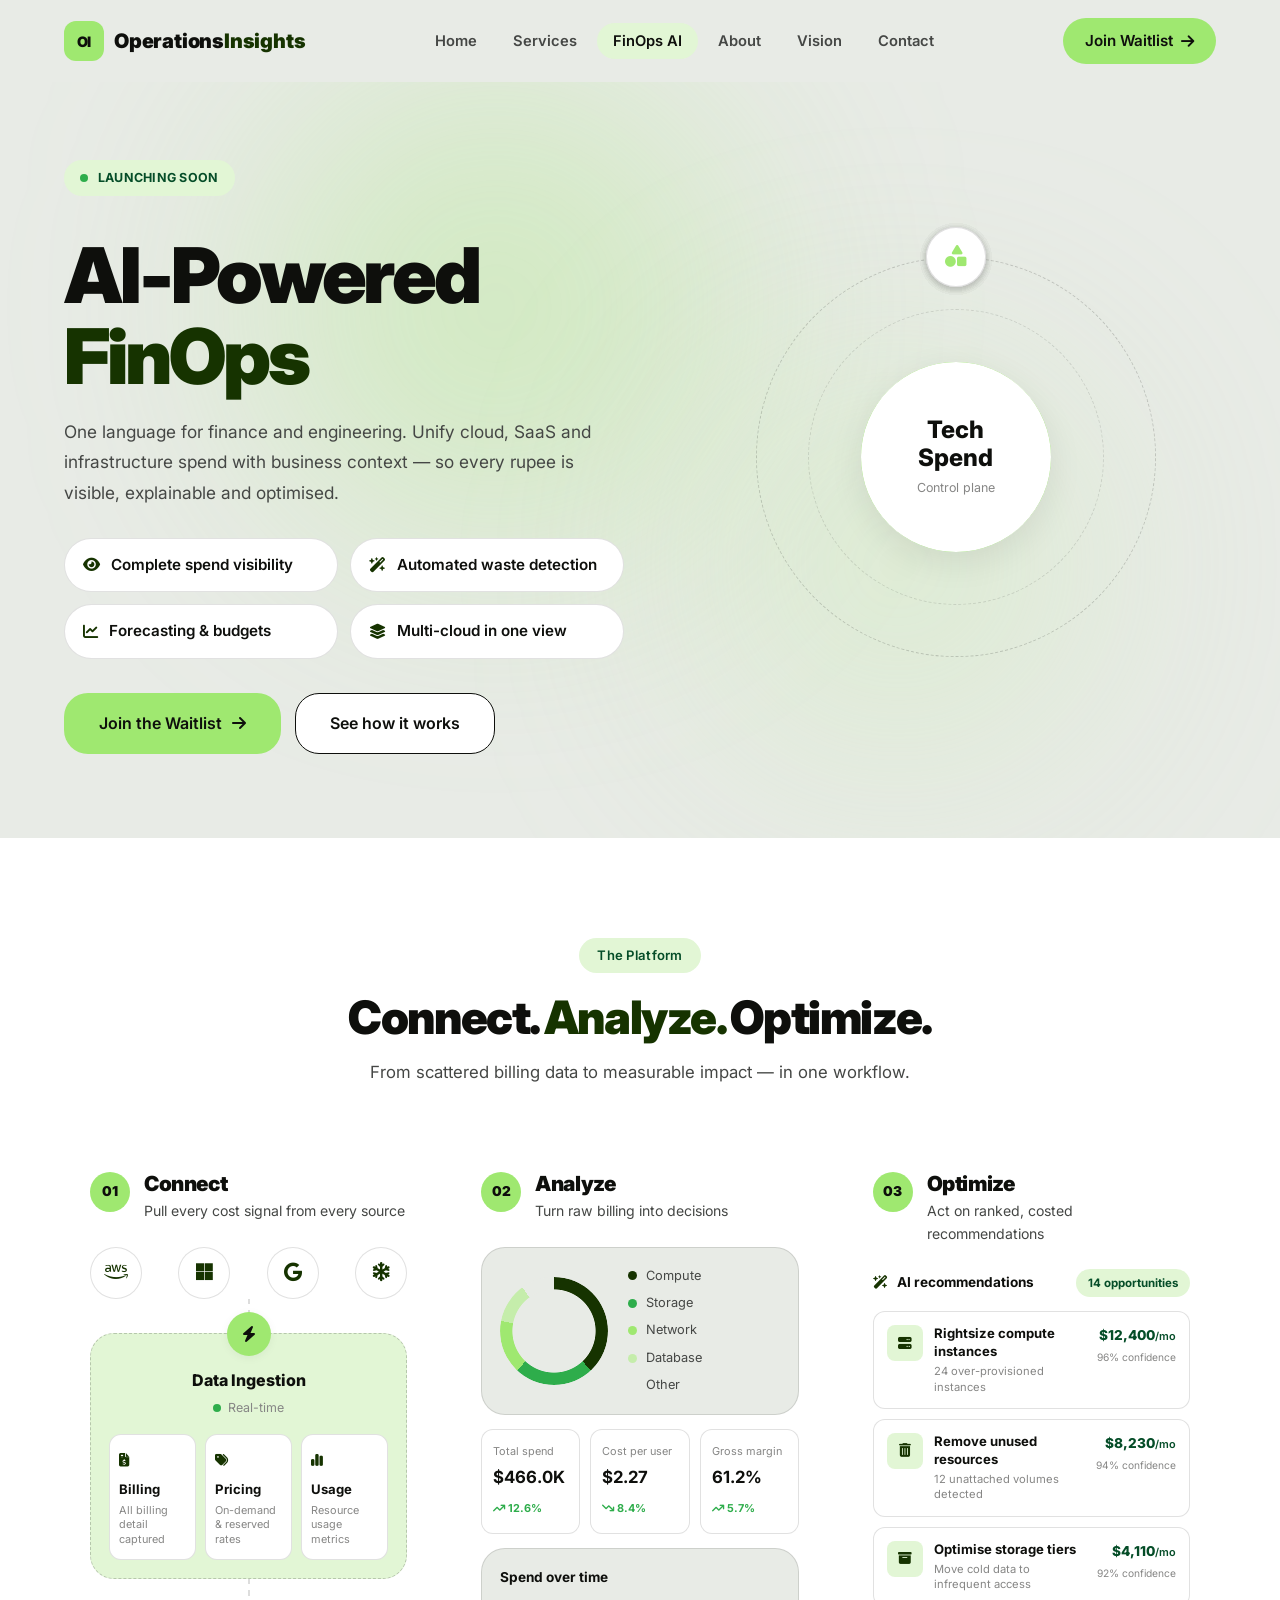
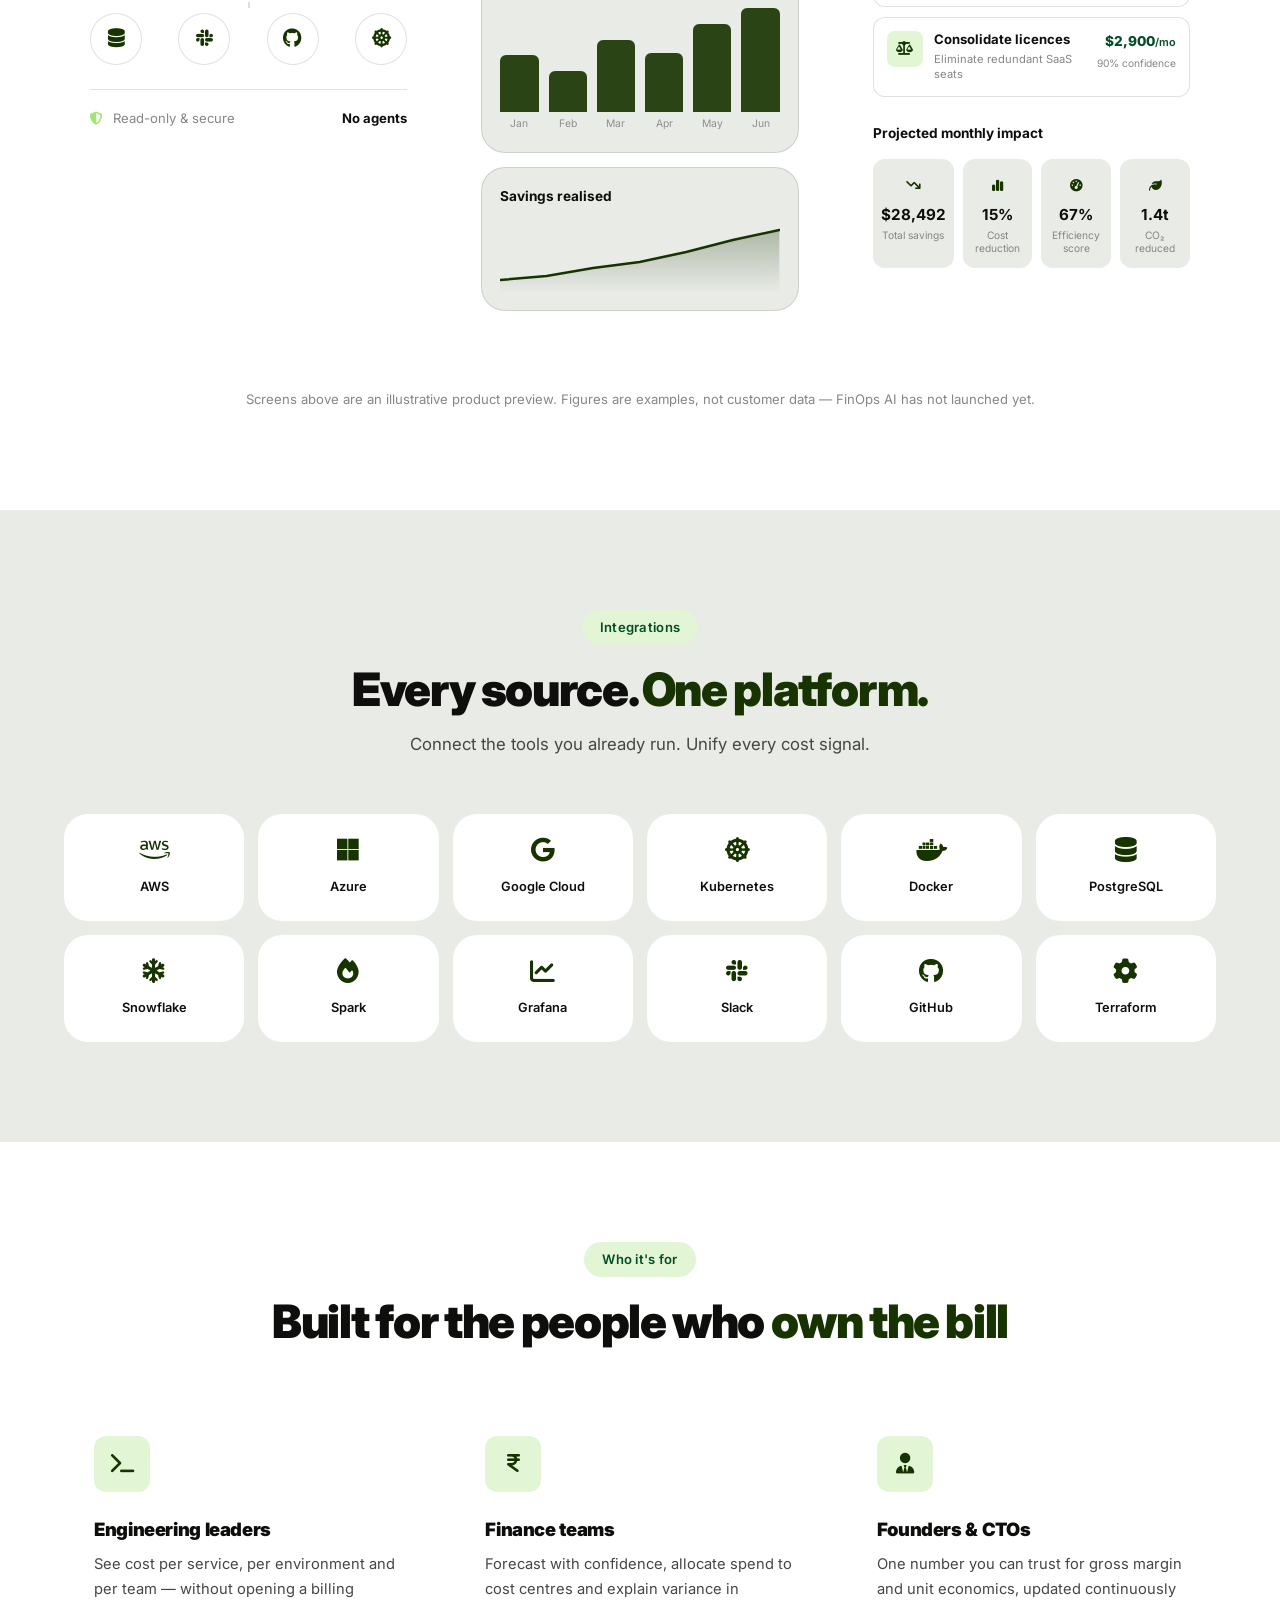
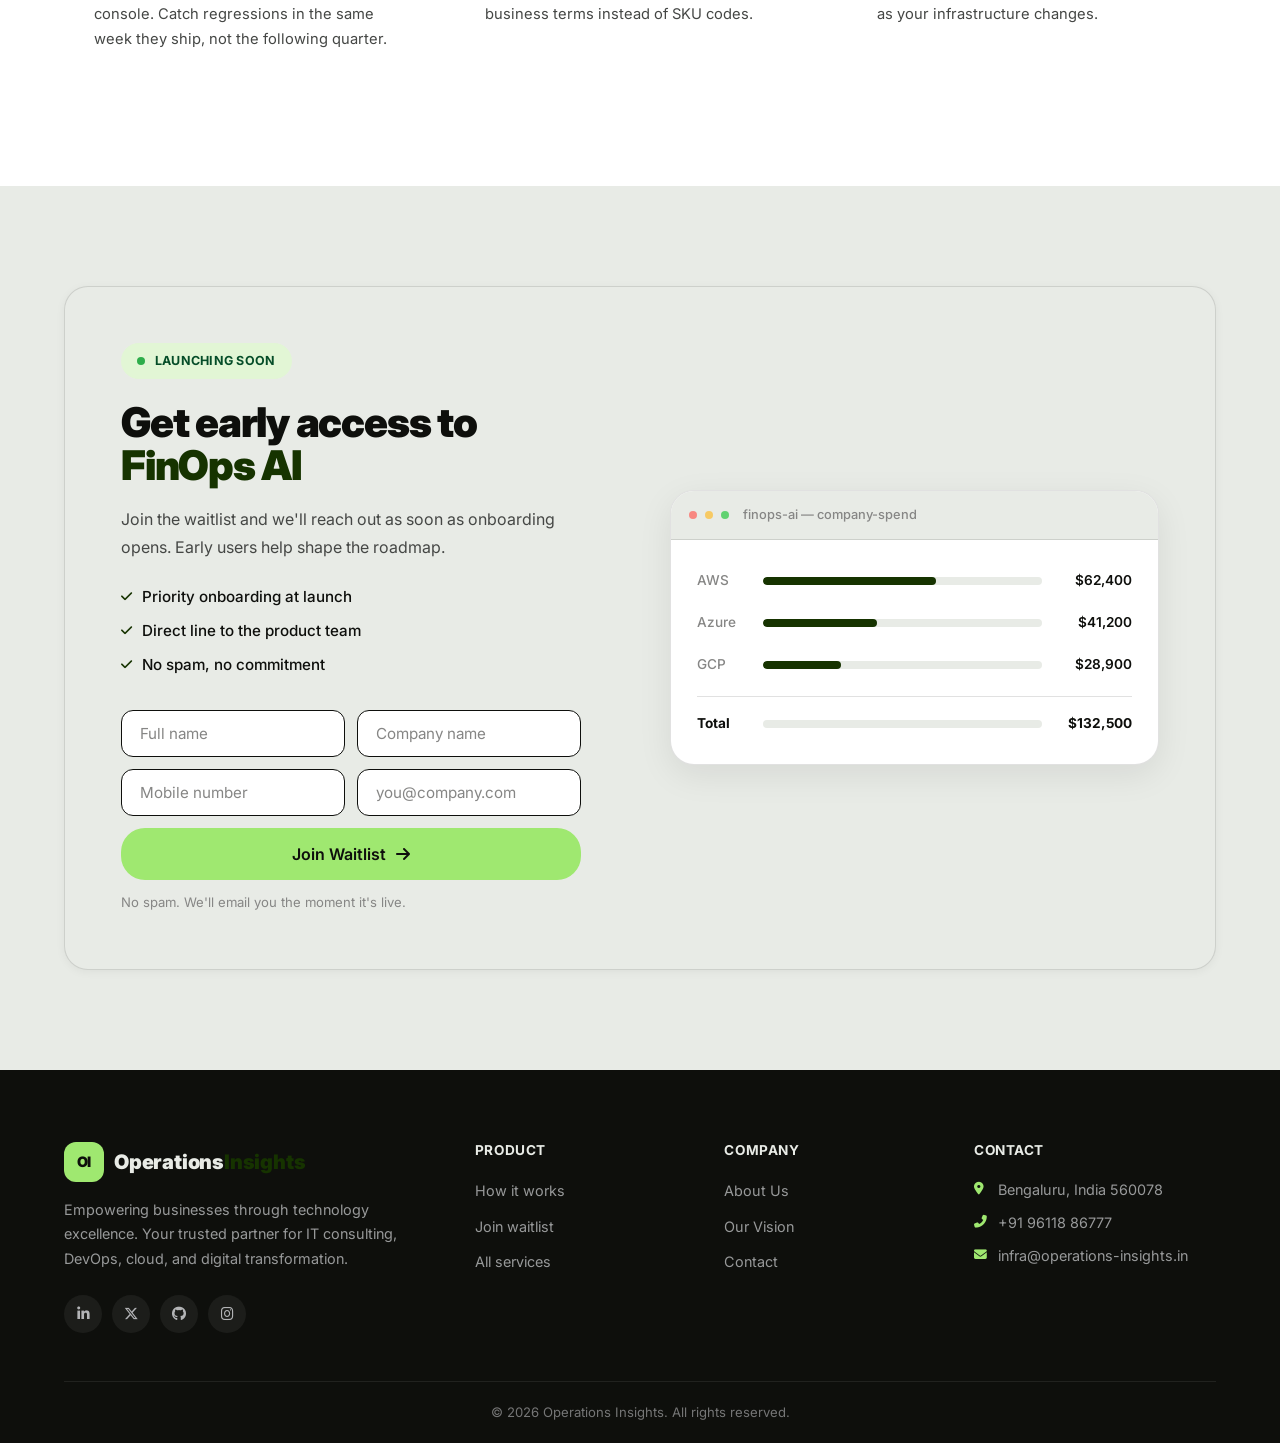
==== commit 7451f92d: "Add Performance Testing service and close SEO gaps Service: - Performance Testing card, placed secon" ====
--- a/finops-ai.html
+++ b/finops-ai.html
@@ -9,13 +9,26 @@
     <meta name="keywords" content="FinOps, cloud cost management, AWS cost optimization, Azure cost management, GCP billing, multi-cloud spend, cloud waste detection, cost forecasting">
     <meta name="author" content="Operations Insights">
     <meta name="robots" content="index, follow">
+    <meta name="theme-color" content="#9fe870">
 
     <meta property="og:type" content="website">
     <meta property="og:title" content="FinOps AI | Operations Insights">
     <meta property="og:description" content="See every dollar your company spends across AWS, Azure and GCP in one AI-powered dashboard. Launching soon.">
     <meta property="og:site_name" content="Operations Insights">
-
-    <link rel="canonical" href="https://operations-insights.in/finops-ai.html">
+    <meta property="og:locale" content="en_IN">
+    <meta property="og:url" content="https://www.operations-insights.in/finops-ai.html">
+    <meta property="og:image" content="https://www.operations-insights.in/og-finops-ai.png">
+    <meta property="og:image:width" content="1200">
+    <meta property="og:image:height" content="630">
+    <meta property="og:image:alt" content="FinOps AI — AI-powered multi-cloud cost management, launching soon">
+
+    <meta name="twitter:card" content="summary_large_image">
+    <meta name="twitter:title" content="FinOps AI | Operations Insights">
+    <meta name="twitter:description" content="See every dollar your company spends across AWS, Azure and GCP in one AI-powered dashboard. Launching soon.">
+    <meta name="twitter:image" content="https://www.operations-insights.in/og-finops-ai.png">
+    <meta name="twitter:image:alt" content="FinOps AI — AI-powered multi-cloud cost management, launching soon">
+
+    <link rel="canonical" href="https://www.operations-insights.in/finops-ai.html">
 
     <link rel="icon" type="image/svg+xml" href="data:image/svg+xml,%3Csvg xmlns='http://www.w3.org/2000/svg' viewBox='0 0 32 32'%3E%3Crect width='32' height='32' rx='8' fill='%239fe870'/%3E%3Ctext x='50%25' y='57%25' dominant-baseline='middle' text-anchor='middle' font-family='Inter,sans-serif' font-size='15' font-weight='900' fill='%230e0f0c'%3EOI%3C/text%3E%3C/svg%3E">
 
@@ -24,6 +37,38 @@
     <link href="https://fonts.googleapis.com/css2?family=Inter:wght@400;500;600;700;900&display=swap" rel="stylesheet">
     <link rel="stylesheet" href="https://cdnjs.cloudflare.com/ajax/libs/font-awesome/6.5.1/css/all.min.css">
     <link rel="stylesheet" href="styles.css">
+
+    <!-- Structured Data (JSON-LD) -->
+    <script type="application/ld+json">
+    {
+        "@context": "https://schema.org",
+        "@type": "SoftwareApplication",
+        "name": "FinOps AI",
+        "applicationCategory": "BusinessApplication",
+        "applicationSubCategory": "Cloud Cost Management",
+        "operatingSystem": "Web",
+        "description": "FinOps AI unifies AWS, Azure and GCP spend in one AI-powered dashboard with real-time visibility, anomaly detection, forecasting and optimisation recommendations.",
+        "url": "https://www.operations-insights.in/finops-ai.html",
+        "image": "https://www.operations-insights.in/og-finops-ai.png",
+        "releaseNotes": "Pre-launch. Join the waitlist for early access.",
+        "publisher": {
+            "@type": "Organization",
+            "name": "Operations Insights",
+            "url": "https://operations-insights.in"
+        }
+    }
+    </script>
+
+    <script type="application/ld+json">
+    {
+        "@context": "https://schema.org",
+        "@type": "BreadcrumbList",
+        "itemListElement": [
+            { "@type": "ListItem", "position": 1, "name": "Home", "item": "https://www.operations-insights.in/" },
+            { "@type": "ListItem", "position": 2, "name": "FinOps AI", "item": "https://www.operations-insights.in/finops-ai.html" }
+        ]
+    }
+    </script>
 </head>
 <body>
     <div class="cursor-glow" id="cursorGlow"></div>
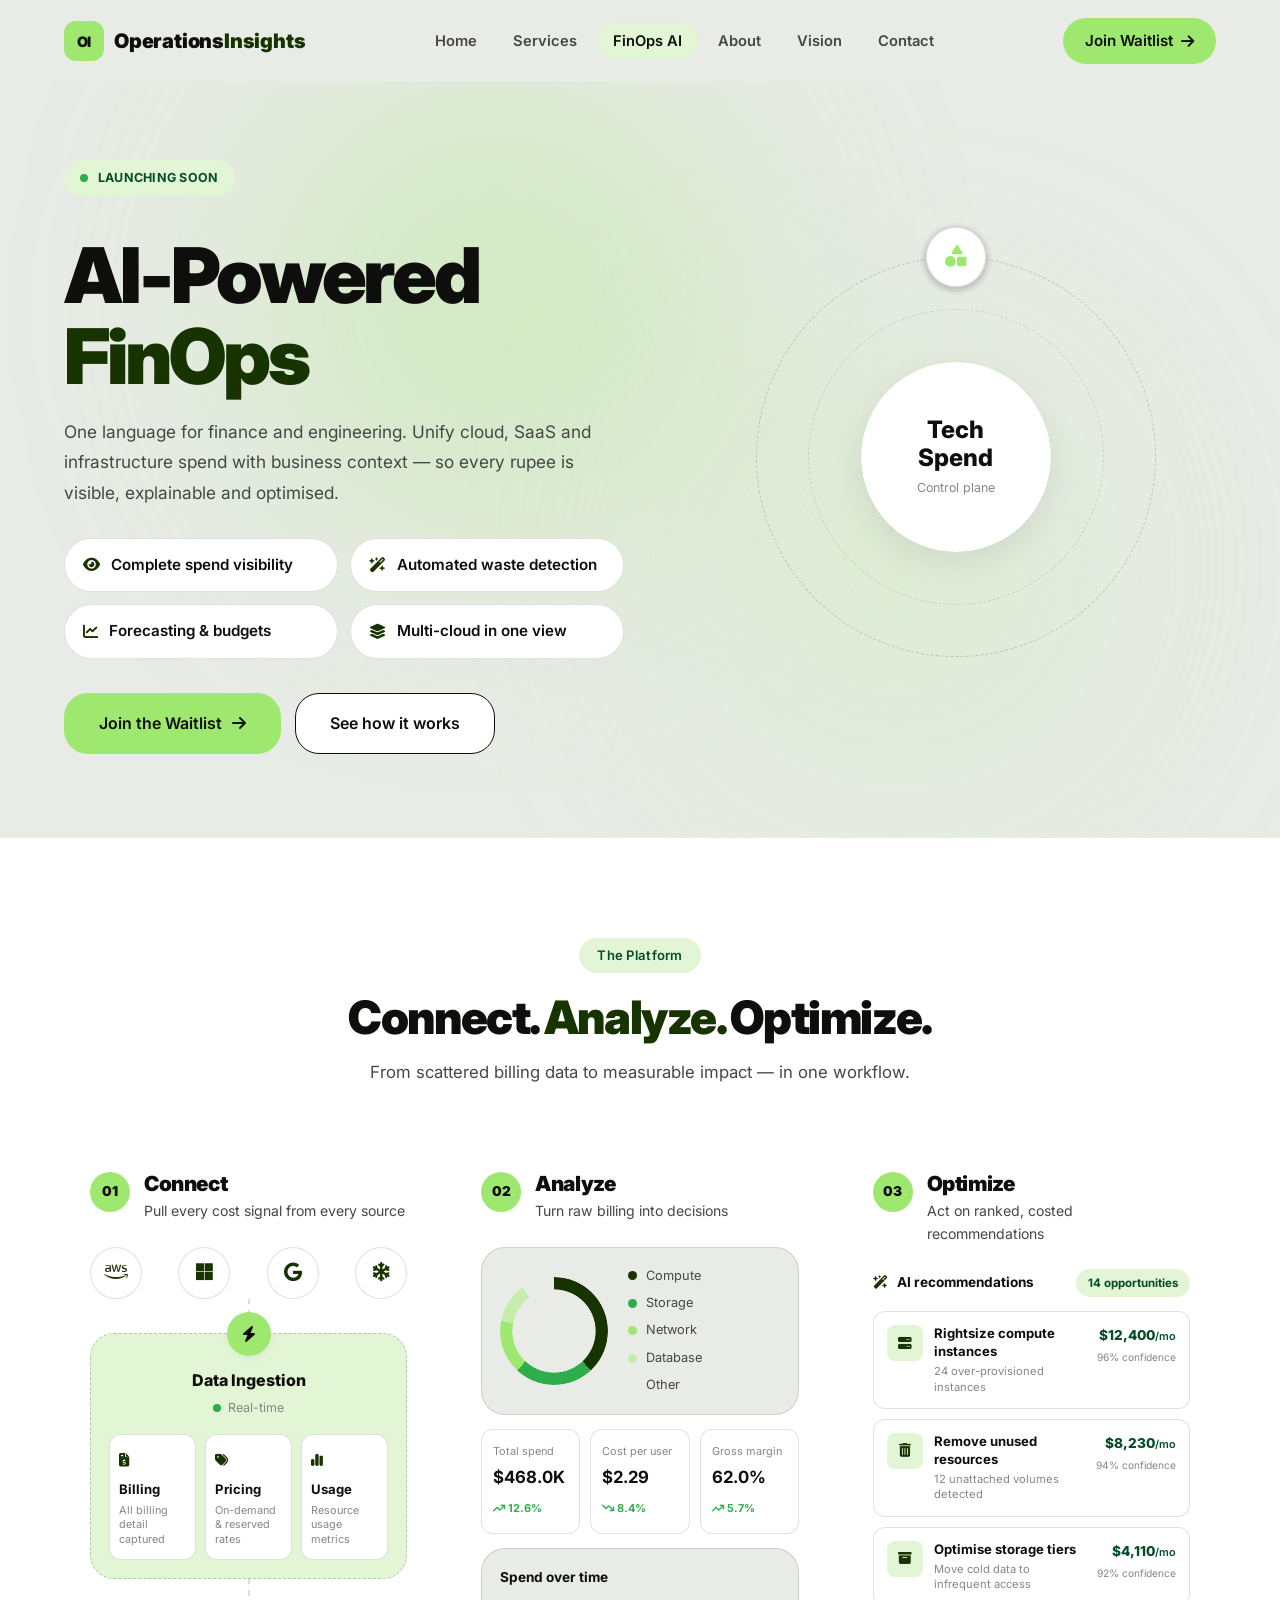
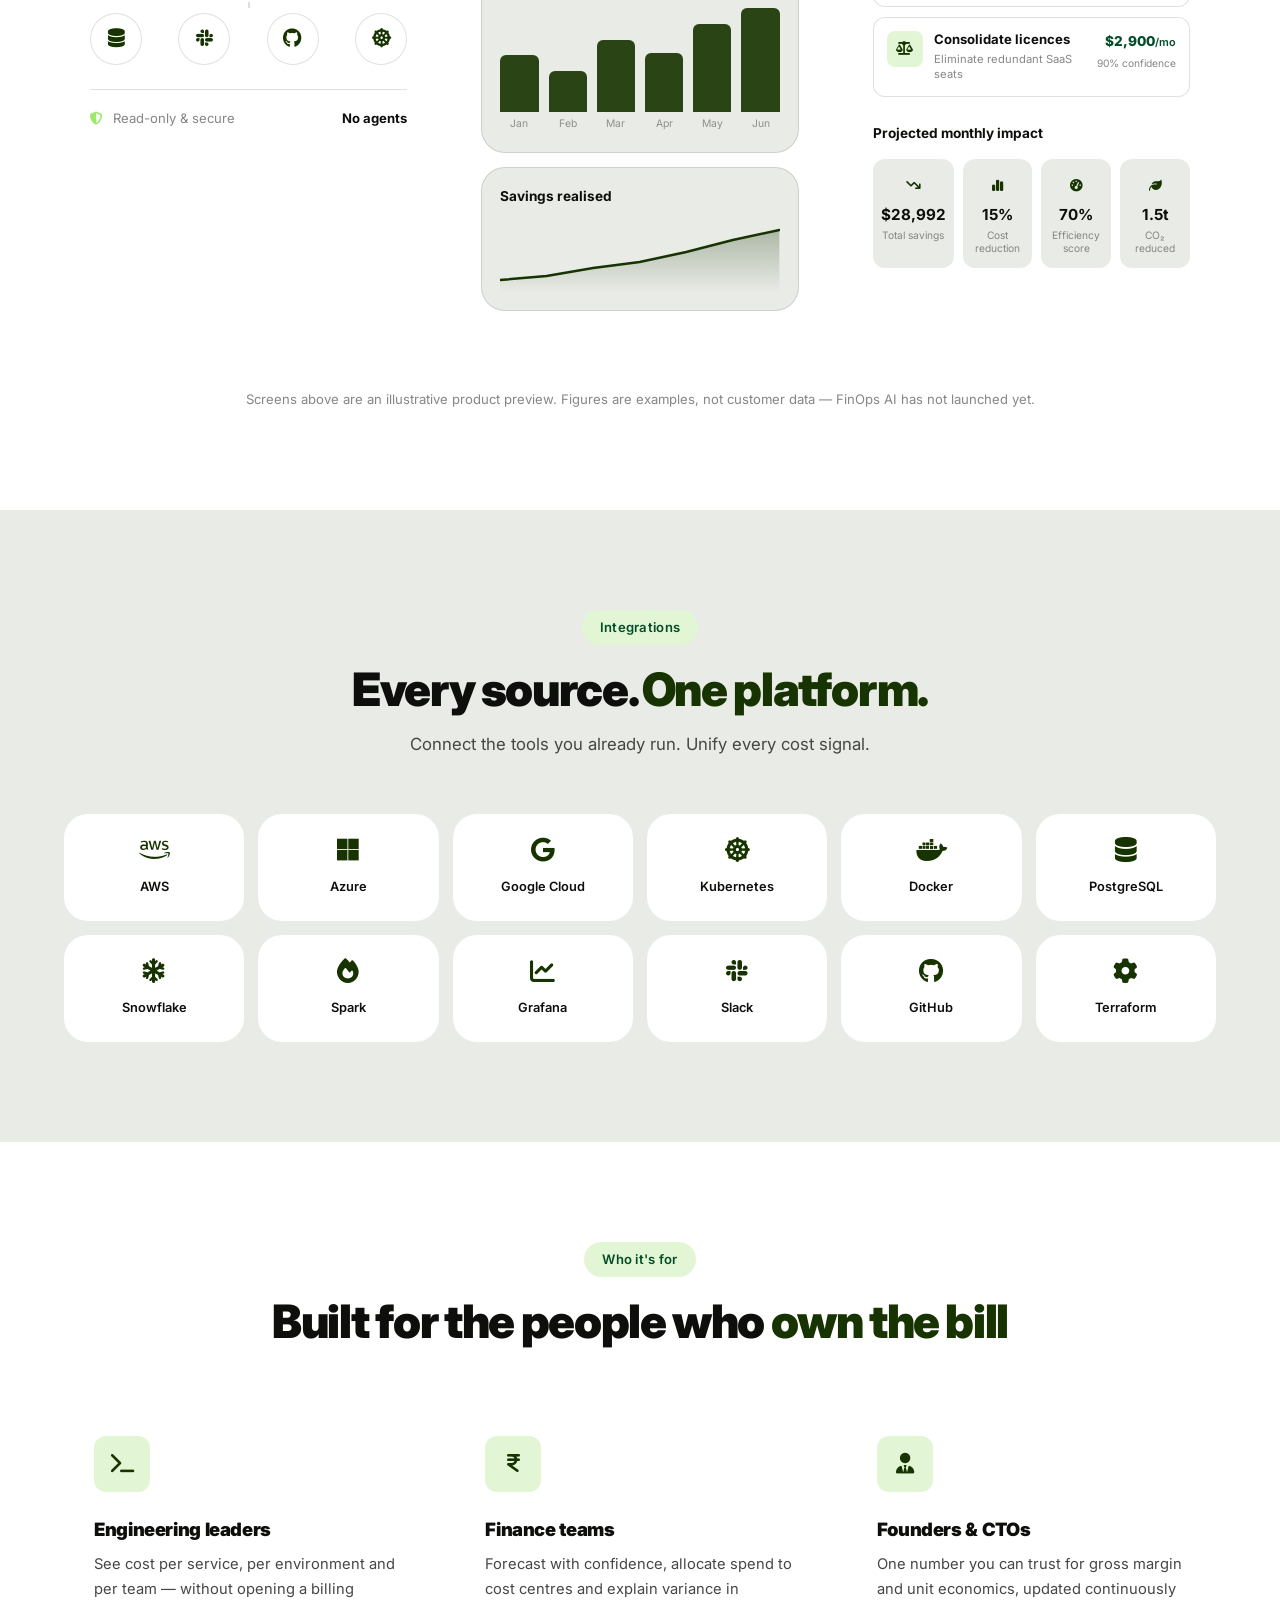
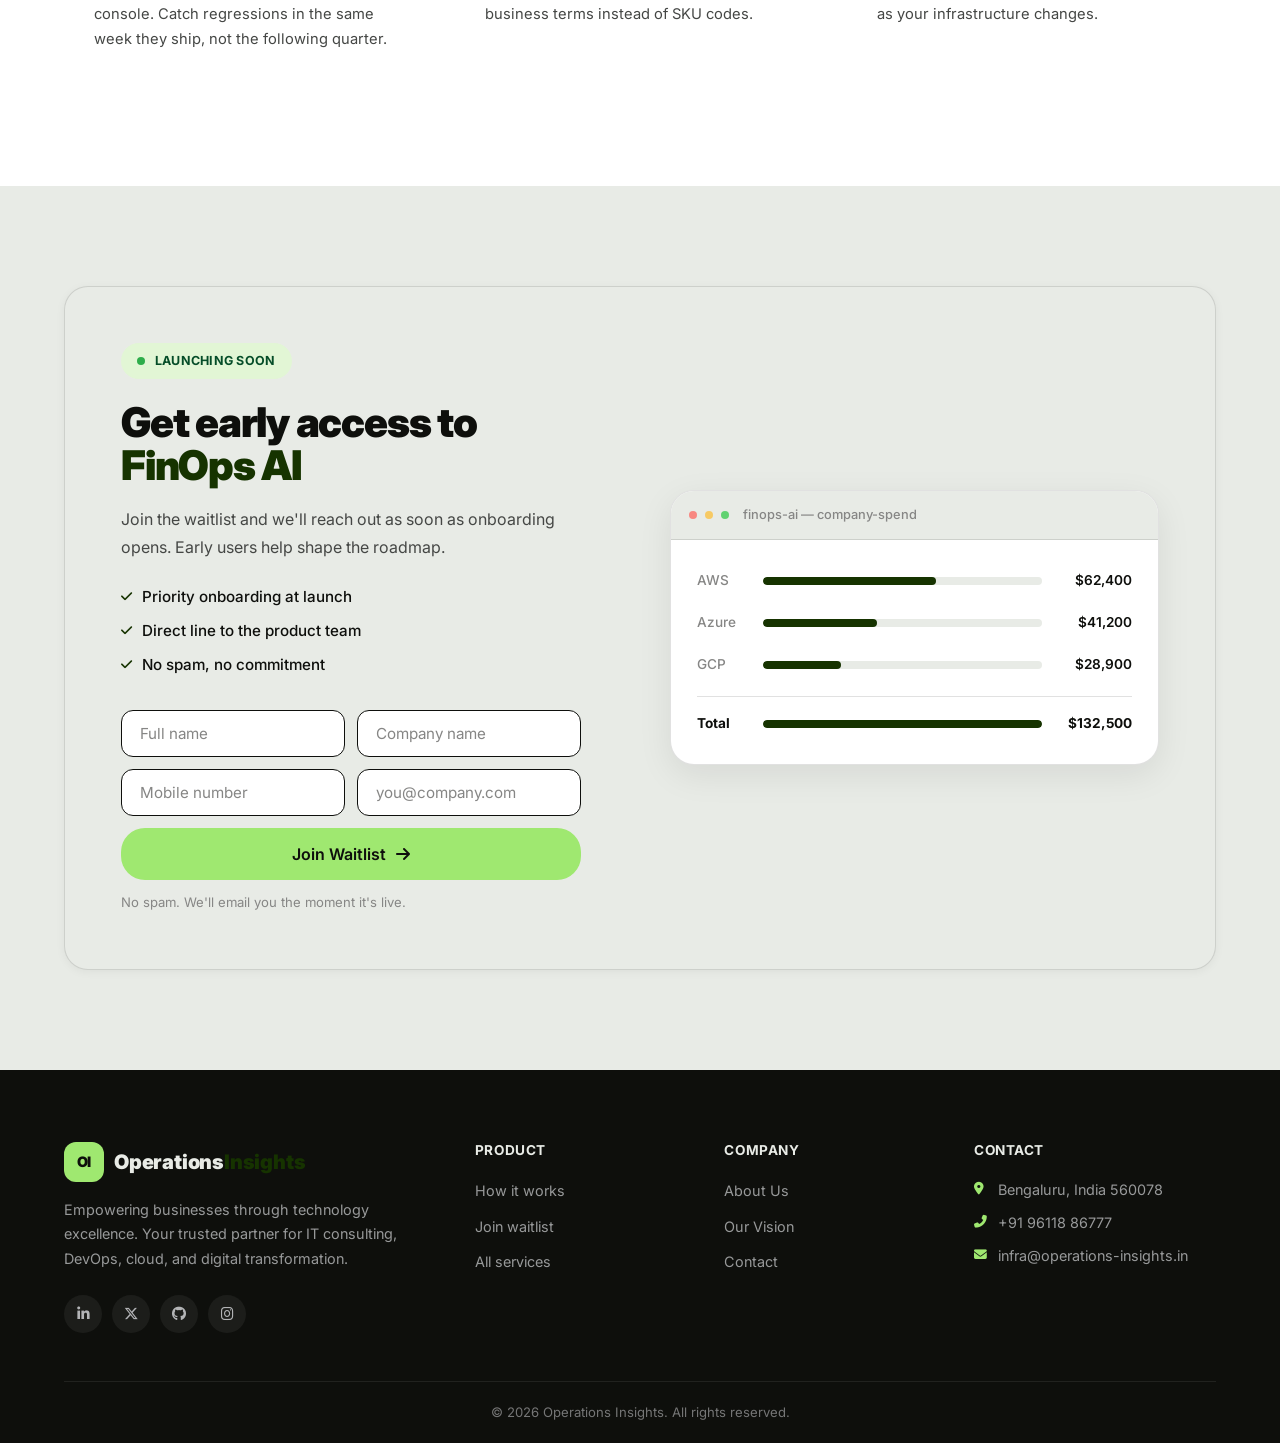
==== commit 5d5552c7: "Add real favicon files so Google can show the logo in search Search results showed the generic globe" ====
--- a/finops-ai.html
+++ b/finops-ai.html
@@ -30,7 +30,12 @@
 
     <link rel="canonical" href="https://www.operations-insights.in/finops-ai.html">
 
-    <link rel="icon" type="image/svg+xml" href="data:image/svg+xml,%3Csvg xmlns='http://www.w3.org/2000/svg' viewBox='0 0 32 32'%3E%3Crect width='32' height='32' rx='8' fill='%239fe870'/%3E%3Ctext x='50%25' y='57%25' dominant-baseline='middle' text-anchor='middle' font-family='Inter,sans-serif' font-size='15' font-weight='900' fill='%230e0f0c'%3EOI%3C/text%3E%3C/svg%3E">
+    <!-- Favicons: real files, not data URIs — Google cannot crawl data: URIs -->
+    <link rel="icon" href="/favicon.ico" sizes="any">
+    <link rel="icon" type="image/png" sizes="192x192" href="/favicon-192x192.png">
+    <link rel="icon" type="image/png" sizes="96x96" href="/favicon-96x96.png">
+    <link rel="icon" type="image/png" sizes="48x48" href="/favicon-48x48.png">
+    <link rel="apple-touch-icon" sizes="180x180" href="/apple-touch-icon.png">
 
     <link rel="preconnect" href="https://fonts.googleapis.com">
     <link rel="preconnect" href="https://fonts.gstatic.com" crossorigin>
@@ -54,7 +59,7 @@
         "publisher": {
             "@type": "Organization",
             "name": "Operations Insights",
-            "url": "https://operations-insights.in"
+            "url": "https://www.operations-insights.in"
         }
     }
     </script>
--- a/styles.css
+++ b/styles.css
@@ -394,12 +394,19 @@
 .hero-ring-1 {
     width: 620px;
     height: 620px;
+    animation: heroRingSpin 62s linear infinite;
 }
 
 .hero-ring-2 {
     width: 900px;
     height: 900px;
     border-color: rgba(14, 15, 12, 0.10);
+    animation: heroRingSpin 46s linear infinite reverse;
+}
+
+@keyframes heroRingSpin {
+    from { transform: translate(-50%, -50%) rotate(0deg); }
+    to   { transform: translate(-50%, -50%) rotate(360deg); }
 }
 
 .hero-floats {
@@ -407,6 +414,8 @@
     inset: 0;
     z-index: 1;
     pointer-events: none;
+    transform: translate3d(var(--par-x, 0px), var(--par-y, 0px), 0);
+    transition: transform 0.5s cubic-bezier(0.16, 1, 0.3, 1);
 }
 
 .float-card {
@@ -415,12 +424,40 @@
     align-items: center;
     gap: 11px;
     padding: 12px 16px;
-    background: rgba(255, 255, 255, 0.92);
+    background: rgba(255, 255, 255, 0.94);
     backdrop-filter: blur(8px);
     border: 1px solid var(--border-color);
     border-radius: var(--radius-md);
     box-shadow: var(--shadow-md);
-    animation: drift 7s ease-in-out infinite alternate;
+    pointer-events: auto;
+    cursor: default;
+    will-change: transform;
+    transition: box-shadow 0.25s ease;
+    /* two stacked animations: a one-shot entrance, then a perpetual drift.
+       The drift is delayed until the entrance finishes so they never fight
+       over `transform`. */
+    animation-duration: 0.75s, var(--dur, 7s);
+    animation-timing-function: cubic-bezier(0.16, 1, 0.3, 1), ease-in-out;
+    animation-delay: var(--in-delay, 0s), calc(var(--in-delay, 0s) + 0.75s);
+    animation-iteration-count: 1, infinite;
+    animation-direction: normal, alternate;
+    animation-fill-mode: both, none;
+}
+
+.float-card:hover { box-shadow: var(--shadow-lg); z-index: 3; }
+
+/* left-hand cards fly in from the left, right-hand from the right */
+.float-card-1, .float-card-2, .float-card-3 { animation-name: floatInLeft, drift; }
+.float-card-4, .float-card-5, .float-card-6 { animation-name: floatInRight, drift; }
+
+@keyframes floatInLeft {
+    from { opacity: 0; transform: translate(-46px, 12px) scale(0.94); }
+    to   { opacity: 1; transform: none; }
+}
+
+@keyframes floatInRight {
+    from { opacity: 0; transform: translate(46px, 12px) scale(0.94); }
+    to   { opacity: 1; transform: none; }
 }
 
 .float-icon {
@@ -434,6 +471,25 @@
     align-items: center;
     justify-content: center;
     font-size: 0.9rem;
+    animation: floatIconPulse 3.4s ease-in-out infinite;
+    animation-delay: calc(var(--in-delay, 0s) + 0.9s);
+}
+
+@keyframes floatIconPulse {
+    0%, 100% { transform: scale(1); }
+    50%      { transform: scale(1.09); }
+}
+
+/* hovering a card blinks its icon between the pale chip and full lime.
+   steps(1) gives a hard on/off blink rather than a fade. 2Hz stays under
+   the 3-flashes-per-second accessibility threshold. */
+.float-card:hover .float-icon {
+    animation: floatIconBlink 0.5s steps(1) infinite;
+}
+
+@keyframes floatIconBlink {
+    0%, 49%   { background: var(--accent); color: var(--accent-ink); transform: scale(1.12); }
+    50%, 100% { background: var(--accent-pale); color: var(--accent-2); transform: scale(1); }
 }
 
 .float-label {
@@ -444,12 +500,12 @@
     white-space: nowrap;
 }
 
-.float-card-1 { top: 26%; left: 5%; animation-delay: 0s; }
-.float-card-2 { top: 46%; left: 3%; animation-delay: -1.4s; }
-.float-card-3 { bottom: 24%; left: 8%; animation-delay: -2.8s; }
-.float-card-4 { top: 24%; right: 5%; animation-delay: -0.7s; }
-.float-card-5 { top: 45%; right: 3%; animation-delay: -2.1s; }
-.float-card-6 { bottom: 24%; right: 8%; animation-delay: -3.5s; }
+.float-card-1 { top: 26%; left: 5%;  --in-delay: 0.10s; --amp: -17px; --rot: -1.3deg; --dur: 6.2s; }
+.float-card-2 { top: 46%; left: 3%;  --in-delay: 0.24s; --amp: -12px; --rot:  1.1deg; --dur: 7.4s; }
+.float-card-3 { bottom: 24%; left: 8%;  --in-delay: 0.38s; --amp: -20px; --rot: -0.8deg; --dur: 8.1s; }
+.float-card-4 { top: 24%; right: 5%; --in-delay: 0.17s; --amp: -14px; --rot:  1.4deg; --dur: 6.8s; }
+.float-card-5 { top: 45%; right: 3%; --in-delay: 0.31s; --amp: -19px; --rot: -1.1deg; --dur: 7.9s; }
+.float-card-6 { bottom: 24%; right: 8%; --in-delay: 0.45s; --amp: -13px; --rot:  0.9deg; --dur: 6.5s; }
 
 .float-card-2 .float-icon,
 .float-card-5 .float-icon {
@@ -458,8 +514,8 @@
 }
 
 @keyframes drift {
-    0% { transform: translateY(0); }
-    100% { transform: translateY(-14px); }
+    0%   { transform: translateY(0) rotate(0deg); }
+    100% { transform: translateY(var(--amp, -14px)) rotate(var(--rot, 0deg)); }
 }
 
 .hero-content {
@@ -2326,3 +2382,11 @@
     .finops-actions { flex-direction: column; align-items: stretch; }
     .finops-actions .btn { justify-content: center; }
 }
+
+/* ===== Hero float cards: reduced motion ===== */
+@media (prefers-reduced-motion: reduce) {
+    .float-card, .float-icon, .hero-ring,
+    .float-card:hover .float-icon { animation: none !important; }
+    .float-card { opacity: 1 !important; transform: none !important; }
+    .hero-floats { transform: none !important; transition: none !important; }
+}
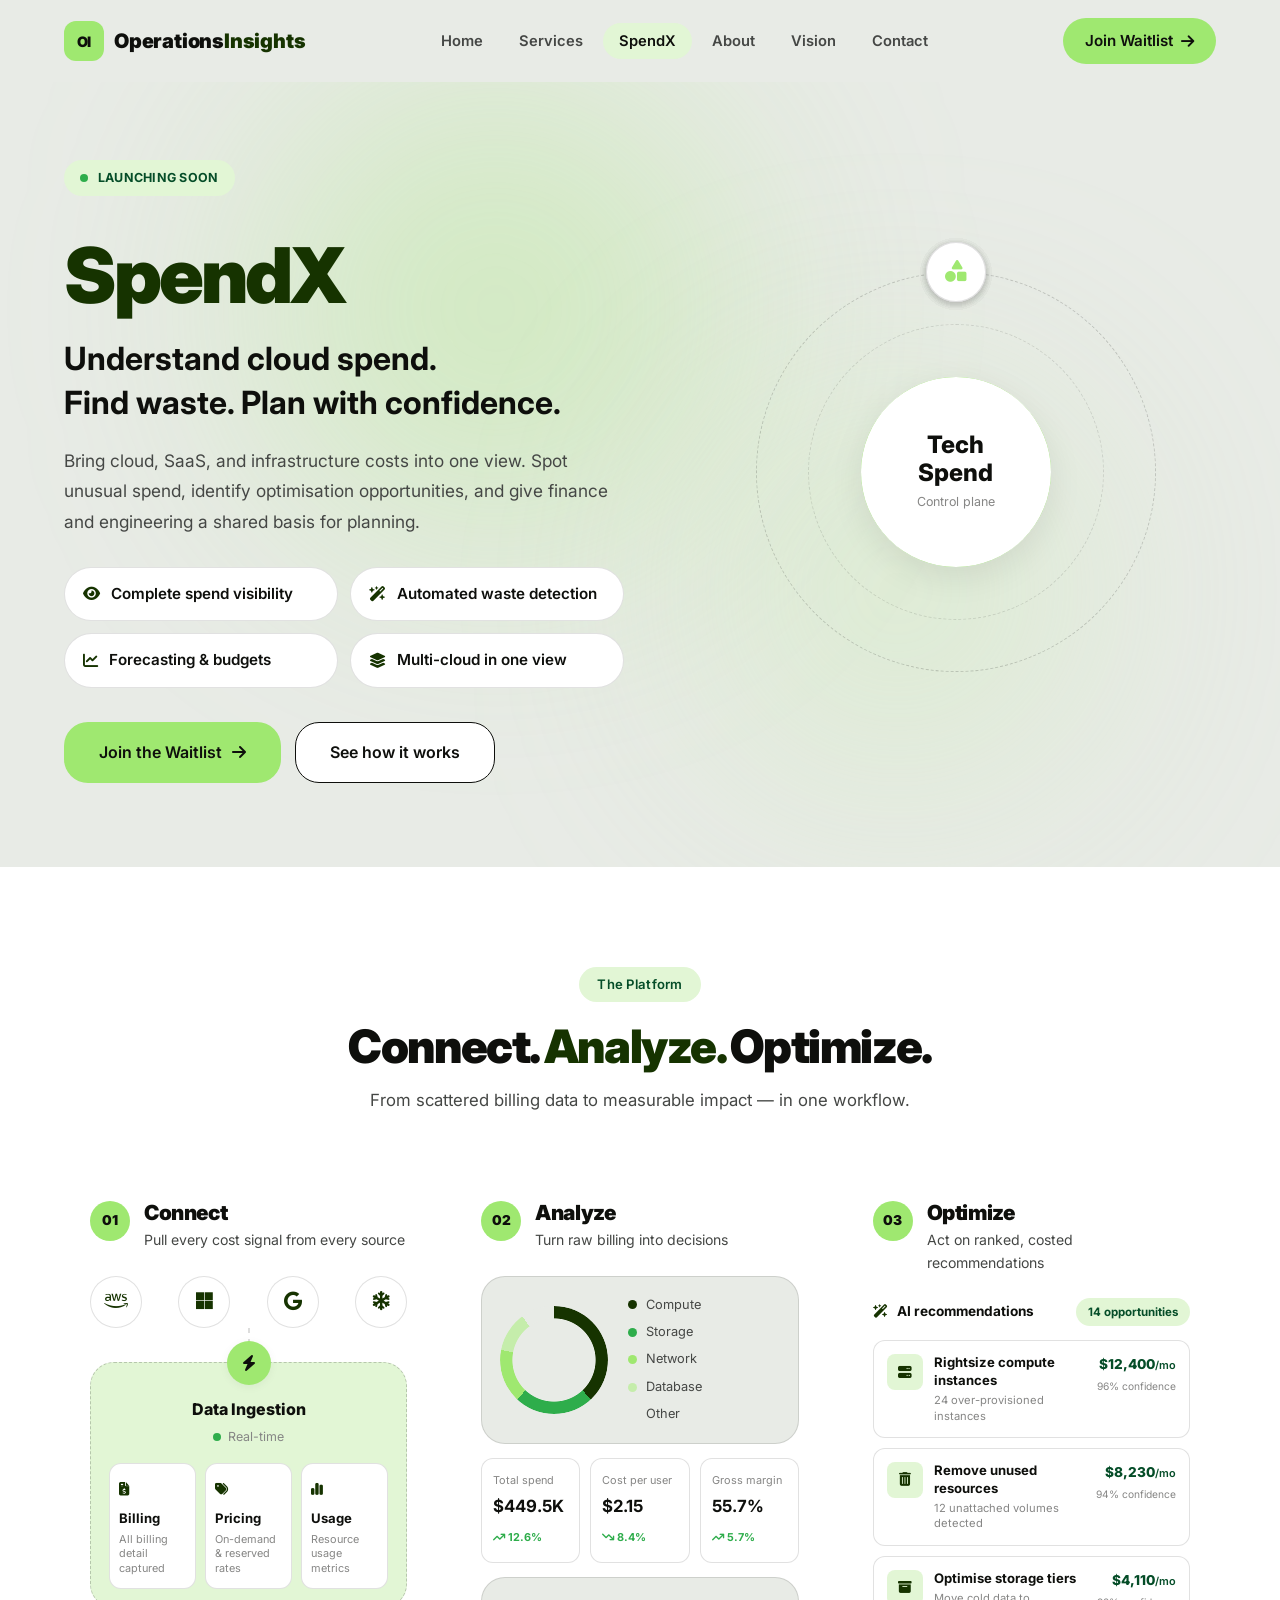
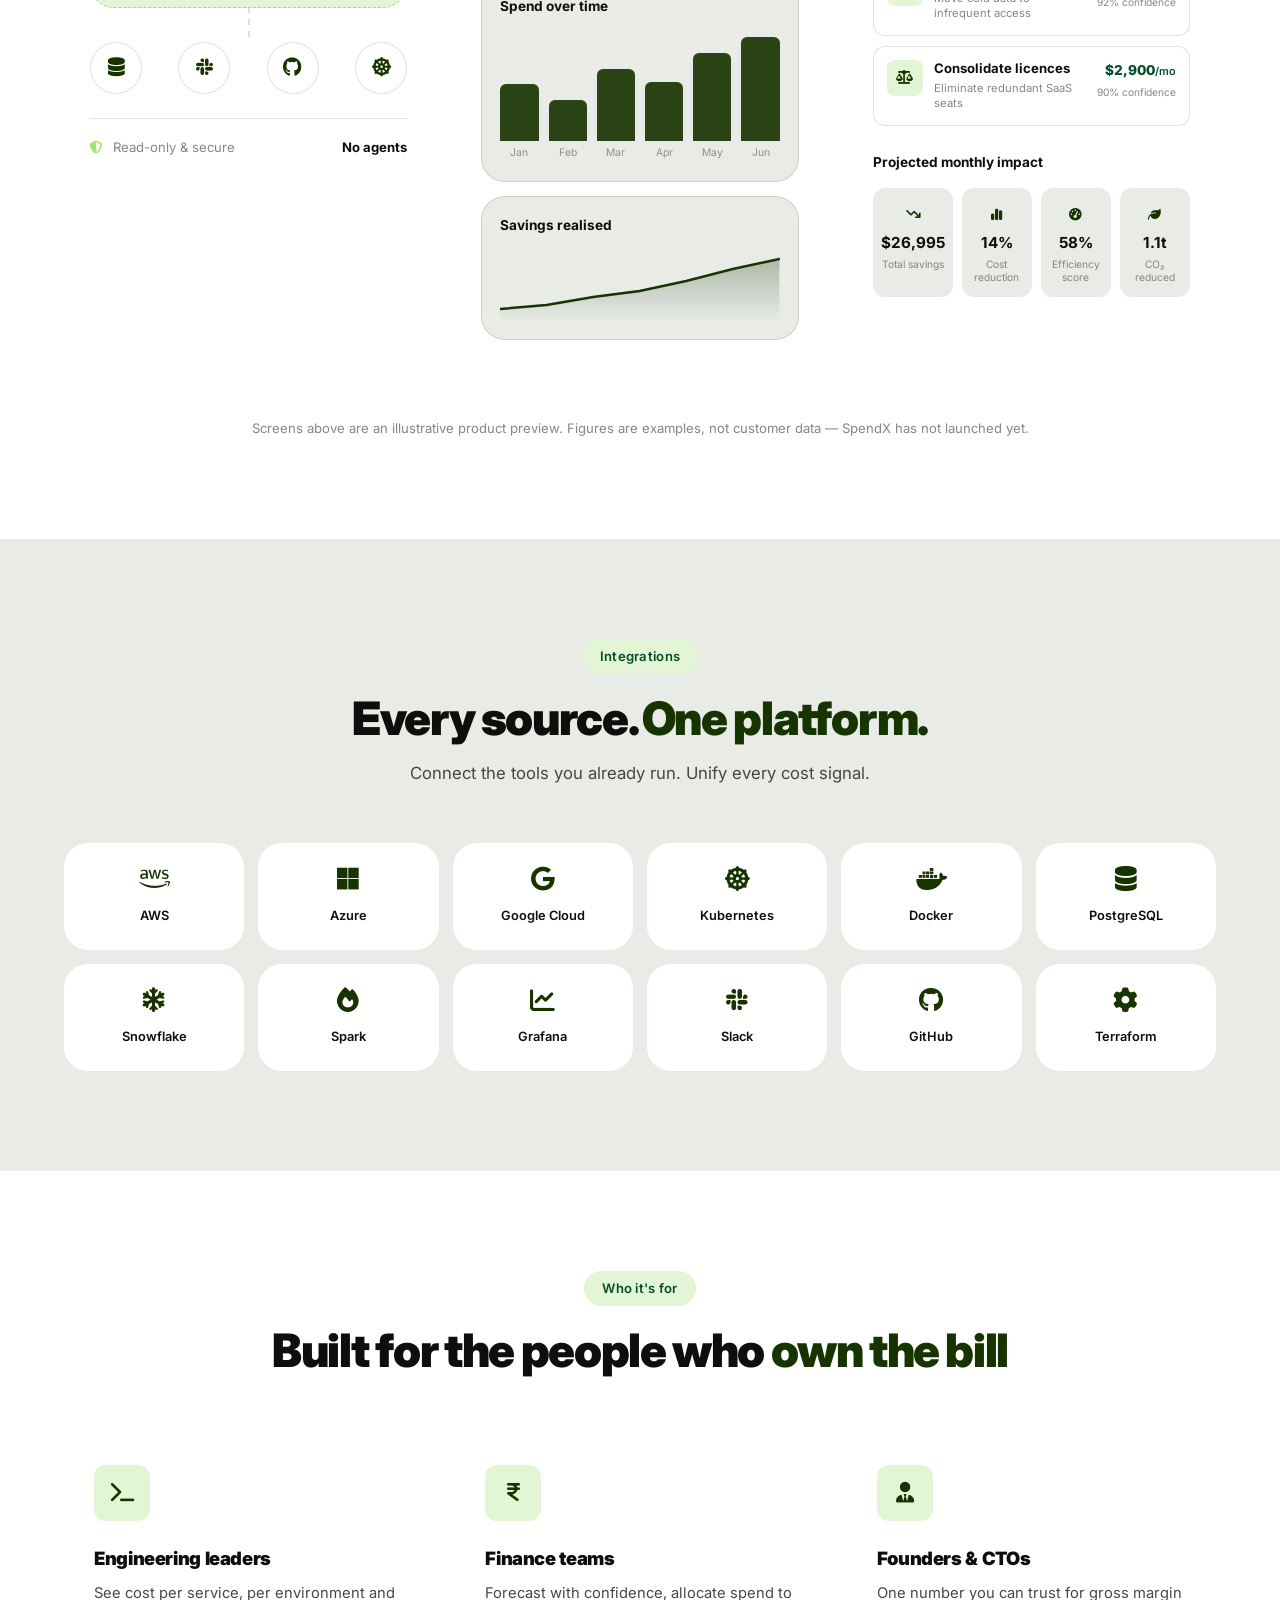
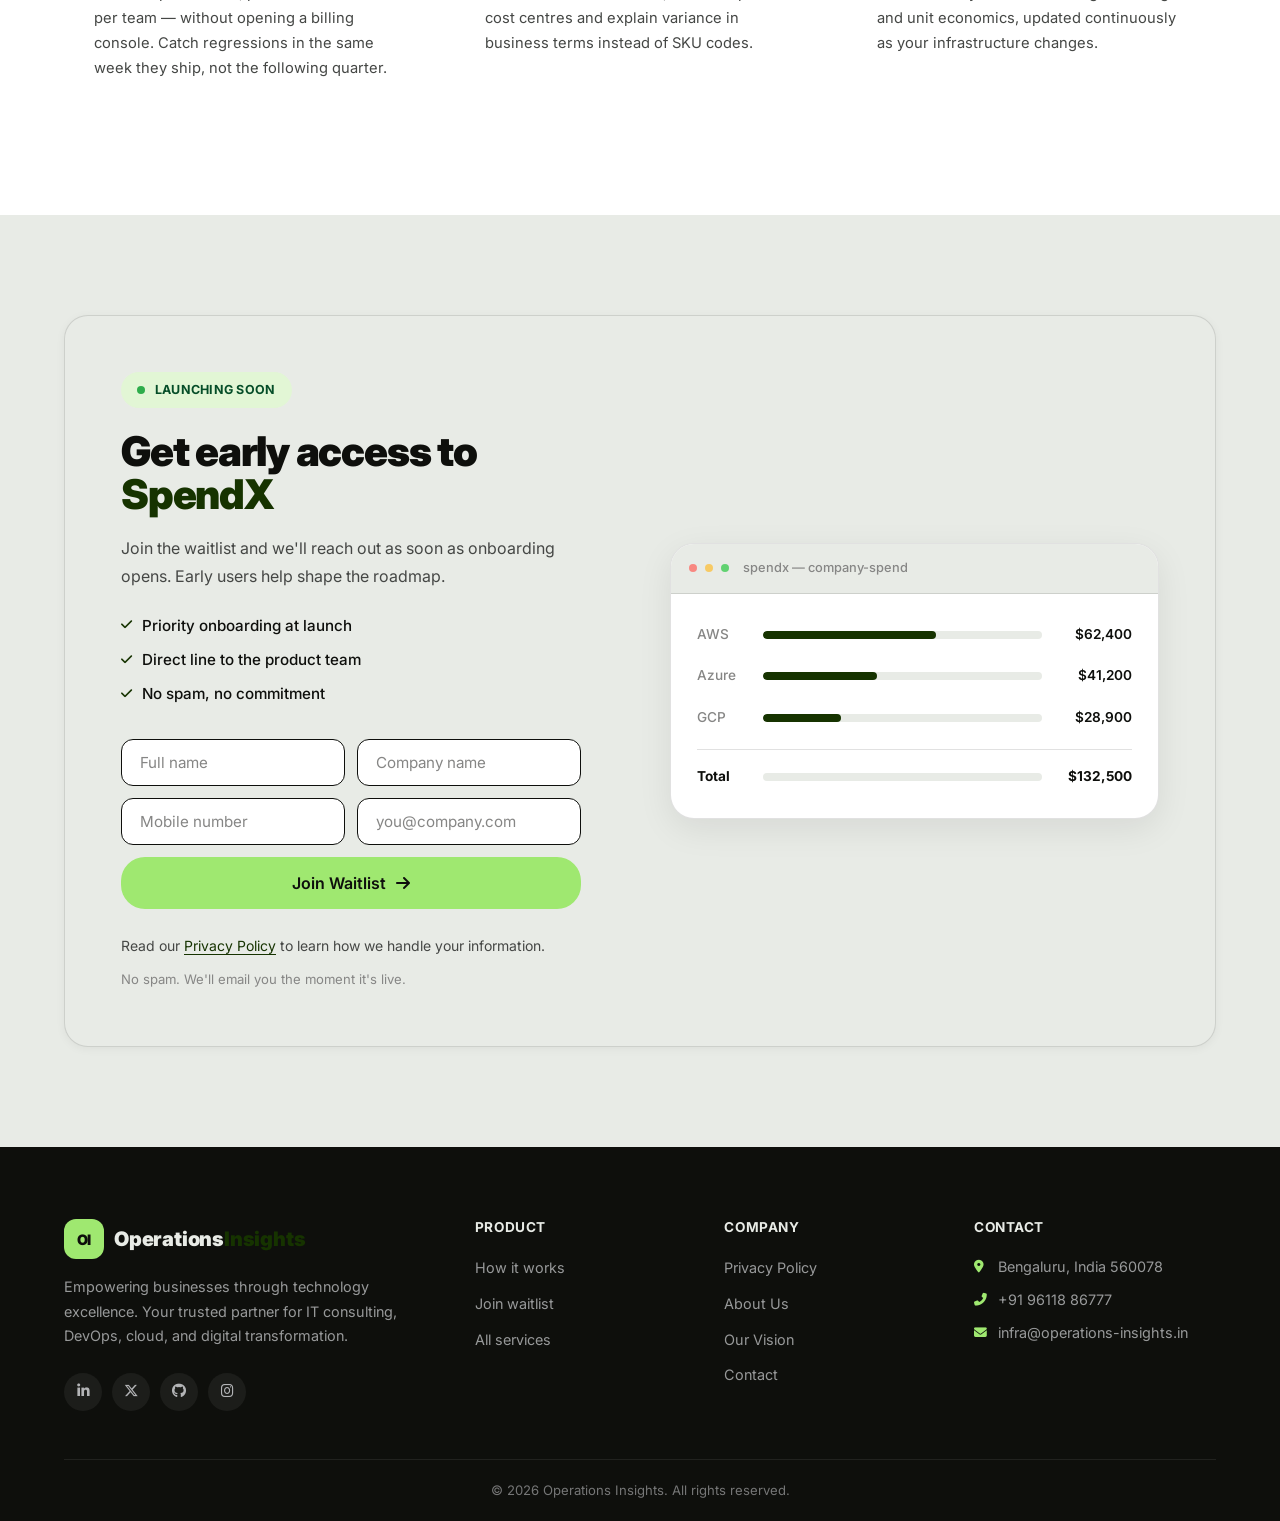
==== commit 67274683: "Rename FinOps AI to SpendX and add privacy and engagement content" ====
--- a/finops-ai.html
+++ b/finops-ai.html
@@ -1,527 +1,6 @@
 <!DOCTYPE html>
-<html lang="en">
-<head>
-    <meta charset="UTF-8">
-    <meta name="viewport" content="width=device-width, initial-scale=1.0">
-    <title>FinOps AI | Operations Insights — AI-Powered Cloud Cost Management</title>
-
-    <meta name="description" content="FinOps AI by Operations Insights unifies AWS, Azure and GCP spend in one AI-powered dashboard. Real-time visibility, anomaly detection, forecasting and optimisation recommendations. Launching soon.">
-    <meta name="keywords" content="FinOps, cloud cost management, AWS cost optimization, Azure cost management, GCP billing, multi-cloud spend, cloud waste detection, cost forecasting">
-    <meta name="author" content="Operations Insights">
-    <meta name="robots" content="index, follow">
-    <meta name="theme-color" content="#9fe870">
-
-    <meta property="og:type" content="website">
-    <meta property="og:title" content="FinOps AI | Operations Insights">
-    <meta property="og:description" content="See every dollar your company spends across AWS, Azure and GCP in one AI-powered dashboard. Launching soon.">
-    <meta property="og:site_name" content="Operations Insights">
-    <meta property="og:locale" content="en_IN">
-    <meta property="og:url" content="https://www.operations-insights.in/finops-ai.html">
-    <meta property="og:image" content="https://www.operations-insights.in/og-finops-ai.png">
-    <meta property="og:image:width" content="1200">
-    <meta property="og:image:height" content="630">
-    <meta property="og:image:alt" content="FinOps AI — AI-powered multi-cloud cost management, launching soon">
-
-    <meta name="twitter:card" content="summary_large_image">
-    <meta name="twitter:title" content="FinOps AI | Operations Insights">
-    <meta name="twitter:description" content="See every dollar your company spends across AWS, Azure and GCP in one AI-powered dashboard. Launching soon.">
-    <meta name="twitter:image" content="https://www.operations-insights.in/og-finops-ai.png">
-    <meta name="twitter:image:alt" content="FinOps AI — AI-powered multi-cloud cost management, launching soon">
-
-    <link rel="canonical" href="https://www.operations-insights.in/finops-ai.html">
-
-    <!-- Favicons: real files, not data URIs — Google cannot crawl data: URIs -->
-    <link rel="icon" href="/favicon.ico" sizes="any">
-    <link rel="icon" type="image/png" sizes="192x192" href="/favicon-192x192.png">
-    <link rel="icon" type="image/png" sizes="96x96" href="/favicon-96x96.png">
-    <link rel="icon" type="image/png" sizes="48x48" href="/favicon-48x48.png">
-    <link rel="apple-touch-icon" sizes="180x180" href="/apple-touch-icon.png">
-
-    <link rel="preconnect" href="https://fonts.googleapis.com">
-    <link rel="preconnect" href="https://fonts.gstatic.com" crossorigin>
-    <link href="https://fonts.googleapis.com/css2?family=Inter:wght@400;500;600;700;900&display=swap" rel="stylesheet">
-    <link rel="stylesheet" href="https://cdnjs.cloudflare.com/ajax/libs/font-awesome/6.5.1/css/all.min.css">
-    <link rel="stylesheet" href="styles.css">
-
-    <!-- Structured Data (JSON-LD) -->
-    <script type="application/ld+json">
-    {
-        "@context": "https://schema.org",
-        "@type": "SoftwareApplication",
-        "name": "FinOps AI",
-        "applicationCategory": "BusinessApplication",
-        "applicationSubCategory": "Cloud Cost Management",
-        "operatingSystem": "Web",
-        "description": "FinOps AI unifies AWS, Azure and GCP spend in one AI-powered dashboard with real-time visibility, anomaly detection, forecasting and optimisation recommendations.",
-        "url": "https://www.operations-insights.in/finops-ai.html",
-        "image": "https://www.operations-insights.in/og-finops-ai.png",
-        "releaseNotes": "Pre-launch. Join the waitlist for early access.",
-        "publisher": {
-            "@type": "Organization",
-            "name": "Operations Insights",
-            "url": "https://www.operations-insights.in"
-        }
-    }
-    </script>
-
-    <script type="application/ld+json">
-    {
-        "@context": "https://schema.org",
-        "@type": "BreadcrumbList",
-        "itemListElement": [
-            { "@type": "ListItem", "position": 1, "name": "Home", "item": "https://www.operations-insights.in/" },
-            { "@type": "ListItem", "position": 2, "name": "FinOps AI", "item": "https://www.operations-insights.in/finops-ai.html" }
-        ]
-    }
-    </script>
-</head>
-<body>
-    <div class="cursor-glow" id="cursorGlow"></div>
-
-    <!-- Navigation -->
-    <nav class="navbar" id="navbar" role="navigation" aria-label="Main navigation">
-        <div class="nav-container">
-            <a href="index.html" class="logo" aria-label="Operations Insights Home">
-                <div class="logo-icon">OI</div>
-                <span class="logo-text">Operations<span class="highlight">Insights</span></span>
-            </a>
-            <ul class="nav-links" id="navLinks">
-                <li><a href="index.html">Home</a></li>
-                <li><a href="index.html#services">Services</a></li>
-                <li><a href="finops-ai.html" class="active">FinOps AI</a></li>
-                <li><a href="index.html#about">About</a></li>
-                <li><a href="index.html#vision">Vision</a></li>
-                <li><a href="index.html#contact">Contact</a></li>
-            </ul>
-            <a href="#waitlist" class="nav-cta">
-                <span>Join Waitlist</span>
-                <i class="fas fa-arrow-right"></i>
-            </a>
-            <button class="hamburger" id="hamburger" aria-label="Toggle menu" aria-expanded="false">
-                <span></span><span></span><span></span>
-            </button>
-        </div>
-    </nav>
-
-    <!-- Hero -->
-    <section class="fin-hero">
-        <div class="hero-bg">
-            <div class="hero-gradient"></div>
-            <div class="hero-glow hero-glow-1"></div>
-            <div class="hero-glow hero-glow-2"></div>
-        </div>
-        <div class="container fin-hero-grid">
-            <div data-animate="fade-up">
-                <span class="launch-badge"><span class="badge-dot"></span> Launching Soon</span>
-                <h1 class="fin-hero-title">AI-Powered <span class="gradient-text">FinOps</span></h1>
-                <p class="fin-hero-lead">One language for finance and engineering. Unify cloud, SaaS and
-                    infrastructure spend with business context — so every rupee is visible, explainable
-                    and optimised.</p>
-                <div class="fin-pills">
-                    <div class="fin-pill"><i class="fas fa-eye"></i> Complete spend visibility</div>
-                    <div class="fin-pill"><i class="fas fa-wand-magic-sparkles"></i> Automated waste detection</div>
-                    <div class="fin-pill"><i class="fas fa-chart-line"></i> Forecasting &amp; budgets</div>
-                    <div class="fin-pill"><i class="fas fa-layer-group"></i> Multi-cloud in one view</div>
-                </div>
-                <div class="hero-actions" style="justify-content:flex-start">
-                    <a href="#waitlist" class="btn btn-primary btn-lg">Join the Waitlist <i class="fas fa-arrow-right"></i></a>
-                    <a href="#platform" class="btn btn-glass btn-lg">See how it works</a>
-                </div>
-            </div>
-            <div class="fin-hero-visual" data-animate="fade-up" data-delay="150">
-                <div class="fin-ring">
-                    <span class="fin-pulse"></span>
-                    <span class="fin-pulse fin-pulse-2"></span>
-                    <div class="fin-ring-core">
-                        <div class="fin-ring-title">Tech<br>Spend</div>
-                        <div class="fin-ring-sub">Control plane</div>
-                    </div>
-                    <span class="fin-arm fin-arm-1"><span class="fin-chip"><i class="fab fa-aws"></i></span></span>
-                    <span class="fin-arm fin-arm-2"><span class="fin-chip"><i class="fab fa-microsoft"></i></span></span>
-                    <span class="fin-arm fin-arm-3"><span class="fin-chip"><i class="fab fa-google"></i></span></span>
-                    <span class="fin-arm fin-arm-4"><span class="fin-chip"><i class="fas fa-dharmachakra"></i></span></span>
-                    <span class="fin-arm fin-arm-5"><span class="fin-chip"><i class="fas fa-database"></i></span></span>
-                    <span class="fin-arm fin-arm-6"><span class="fin-chip"><i class="fas fa-shapes"></i></span></span>
-                </div>
-            </div>
-        </div>
-    </section>
-
-    <!-- Connect / Analyze / Optimize -->
-    <section class="fin-platform" id="platform">
-        <div class="container">
-            <div class="section-header" data-animate="fade-up">
-                <span class="section-tag">The Platform</span>
-                <h2>Connect. <span class="gradient-text">Analyze.</span> Optimize.</h2>
-                <p class="section-desc">From scattered billing data to measurable impact — in one workflow.</p>
-            </div>
-
-            <div class="fin-cols">
-                <!-- 01 CONNECT -->
-                <div class="fin-col" data-animate="fade-up">
-                    <div class="fin-col-head">
-                        <span class="fin-step">01</span>
-                        <div>
-                            <h3>Connect</h3>
-                            <p>Pull every cost signal from every source</p>
-                        </div>
-                    </div>
-
-                    <div class="fin-src-row">
-                        <span class="fin-src"><i class="fab fa-aws"></i></span>
-                        <span class="fin-src"><i class="fab fa-microsoft"></i></span>
-                        <span class="fin-src"><i class="fab fa-google"></i></span>
-                        <span class="fin-src"><i class="fas fa-snowflake"></i></span>
-                    </div>
-                    <div class="fin-flow" aria-hidden="true"></div>
-
-                    <div class="fin-hub">
-                        <div class="fin-hub-icon"><i class="fas fa-bolt"></i></div>
-                        <div class="fin-hub-title">Data Ingestion</div>
-                        <div class="fin-hub-live"><span class="badge-dot"></span> Real-time</div>
-                        <div class="fin-hub-cards">
-                            <div class="fin-hub-card">
-                                <i class="fas fa-file-invoice-dollar"></i>
-                                <b>Billing</b>
-                                <span>All billing detail captured</span>
-                            </div>
-                            <div class="fin-hub-card">
-                                <i class="fas fa-tags"></i>
-                                <b>Pricing</b>
-                                <span>On-demand &amp; reserved rates</span>
-                            </div>
-                            <div class="fin-hub-card">
-                                <i class="fas fa-chart-simple"></i>
-                                <b>Usage</b>
-                                <span>Resource usage metrics</span>
-                            </div>
-                        </div>
-                    </div>
-
-                    <div class="fin-flow fin-flow-down" aria-hidden="true"></div>
-                    <div class="fin-src-row">
-                        <span class="fin-src"><i class="fas fa-database"></i></span>
-                        <span class="fin-src"><i class="fab fa-slack"></i></span>
-                        <span class="fin-src"><i class="fab fa-github"></i></span>
-                        <span class="fin-src"><i class="fas fa-dharmachakra"></i></span>
-                    </div>
-
-                    <div class="fin-col-foot">
-                        <span><i class="fas fa-shield-halved"></i> Read-only &amp; secure</span>
-                        <b>No agents</b>
-                    </div>
-                </div>
-
-                <!-- 02 ANALYZE -->
-                <div class="fin-col" data-animate="fade-up" data-delay="100">
-                    <div class="fin-col-head">
-                        <span class="fin-step">02</span>
-                        <div>
-                            <h3>Analyze</h3>
-                            <p>Turn raw billing into decisions</p>
-                        </div>
-                    </div>
-
-                    <div class="fin-panel">
-                        <div class="fin-donut-row">
-                            <div class="fin-donut" style="--a:38%;--b:62%;--c:78%;--d:90%"></div>
-                            <ul class="fin-legend">
-                                <li><i style="background:#163300"></i> Compute</li>
-                                <li><i style="background:#2ead4b"></i> Storage</li>
-                                <li><i style="background:#9fe870"></i> Network</li>
-                                <li><i style="background:#c5edab"></i> Database</li>
-                                <li><i style="background:#e8ebe6"></i> Other</li>
-                            </ul>
-                        </div>
-                    </div>
-
-                    <div class="fin-kpis">
-                        <div class="fin-kpi">
-                            <span>Total spend</span>
-                            <b data-countup="487.3" data-prefix="$" data-suffix="K" data-dec="1">$487.3K</b>
-                            <em class="up"><i class="fas fa-arrow-trend-up"></i> 12.6%</em>
-                        </div>
-                        <div class="fin-kpi">
-                            <span>Cost per user</span>
-                            <b data-countup="2.48" data-prefix="$" data-dec="2">$2.48</b>
-                            <em class="down"><i class="fas fa-arrow-trend-down"></i> 8.4%</em>
-                        </div>
-                        <div class="fin-kpi">
-                            <span>Gross margin</span>
-                            <b data-countup="71.4" data-suffix="%" data-dec="1">71.4%</b>
-                            <em class="up"><i class="fas fa-arrow-trend-up"></i> 5.7%</em>
-                        </div>
-                    </div>
-
-                    <div class="fin-panel">
-                        <div class="fin-panel-title">Spend over time</div>
-                        <div class="fin-bars">
-                            <div class="fin-bar" style="--h:52%"><span>Jan</span></div>
-                            <div class="fin-bar" style="--h:38%"><span>Feb</span></div>
-                            <div class="fin-bar" style="--h:66%"><span>Mar</span></div>
-                            <div class="fin-bar" style="--h:54%"><span>Apr</span></div>
-                            <div class="fin-bar" style="--h:80%"><span>May</span></div>
-                            <div class="fin-bar" style="--h:95%"><span>Jun</span></div>
-                        </div>
-                    </div>
-
-                    <div class="fin-panel">
-                        <div class="fin-panel-title">Savings realised</div>
-                        <svg class="fin-spark" viewBox="0 0 300 70" preserveAspectRatio="none" aria-hidden="true">
-                            <defs>
-                                <linearGradient id="sparkFill" x1="0" y1="0" x2="0" y2="1">
-                                    <stop offset="0%" stop-color="#163300" stop-opacity=".28"/>
-                                    <stop offset="100%" stop-color="#163300" stop-opacity="0"/>
-                                </linearGradient>
-                            </defs>
-                            <path d="M0,58 L50,54 L100,46 L150,40 L200,30 L250,18 L300,8 L300,70 L0,70 Z" fill="url(#sparkFill)"/>
-                            <path class="fin-spark-line" d="M0,58 L50,54 L100,46 L150,40 L200,30 L250,18 L300,8"
-                                  fill="none" stroke="#163300" stroke-width="2.5" stroke-linecap="round"/>
-                        </svg>
-                    </div>
-                </div>
-
-                <!-- 03 OPTIMIZE -->
-                <div class="fin-col" data-animate="fade-up" data-delay="200">
-                    <div class="fin-col-head">
-                        <span class="fin-step">03</span>
-                        <div>
-                            <h3>Optimize</h3>
-                            <p>Act on ranked, costed recommendations</p>
-                        </div>
-                    </div>
-
-                    <div class="fin-rec-head">
-                        <span><i class="fas fa-wand-magic-sparkles"></i> AI recommendations</span>
-                        <b>14 opportunities</b>
-                    </div>
-
-                    <div class="fin-rec">
-                        <div class="fin-rec-icon"><i class="fas fa-server"></i></div>
-                        <div class="fin-rec-body">
-                            <b>Rightsize compute instances</b>
-                            <span>24 over-provisioned instances</span>
-                        </div>
-                        <div class="fin-rec-save">
-                            <b>$12,400<em>/mo</em></b>
-                            <span>96% confidence</span>
-                        </div>
-                    </div>
-                    <div class="fin-rec">
-                        <div class="fin-rec-icon"><i class="fas fa-trash-can"></i></div>
-                        <div class="fin-rec-body">
-                            <b>Remove unused resources</b>
-                            <span>12 unattached volumes detected</span>
-                        </div>
-                        <div class="fin-rec-save">
-                            <b>$8,230<em>/mo</em></b>
-                            <span>94% confidence</span>
-                        </div>
-                    </div>
-                    <div class="fin-rec">
-                        <div class="fin-rec-icon"><i class="fas fa-box-archive"></i></div>
-                        <div class="fin-rec-body">
-                            <b>Optimise storage tiers</b>
-                            <span>Move cold data to infrequent access</span>
-                        </div>
-                        <div class="fin-rec-save">
-                            <b>$4,110<em>/mo</em></b>
-                            <span>92% confidence</span>
-                        </div>
-                    </div>
-                    <div class="fin-rec">
-                        <div class="fin-rec-icon"><i class="fas fa-scale-balanced"></i></div>
-                        <div class="fin-rec-body">
-                            <b>Consolidate licences</b>
-                            <span>Eliminate redundant SaaS seats</span>
-                        </div>
-                        <div class="fin-rec-save">
-                            <b>$2,900<em>/mo</em></b>
-                            <span>90% confidence</span>
-                        </div>
-                    </div>
-
-                    <div class="fin-panel-title" style="margin:26px 0 14px">Projected monthly impact</div>
-                    <div class="fin-impact">
-                        <div><i class="fas fa-arrow-trend-down"></i><b data-countup="31640" data-prefix="$" data-comma="1">$31,640</b><span>Total savings</span></div>
-                        <div><i class="fas fa-chart-simple"></i><b data-countup="18" data-suffix="%">18%</b><span>Cost reduction</span></div>
-                        <div><i class="fas fa-gauge-high"></i><b data-countup="91" data-suffix="%">91%</b><span>Efficiency score</span></div>
-                        <div><i class="fas fa-leaf"></i><b data-countup="2.4" data-suffix="t" data-dec="1">2.4t</b><span>CO₂ reduced</span></div>
-                    </div>
-                </div>
-            </div>
-
-            <p class="fin-disclaimer">Screens above are an illustrative product preview. Figures are examples,
-                not customer data — FinOps AI has not launched yet.</p>
-        </div>
-    </section>
-
-    <!-- Integrations -->
-    <section class="section fin-integrations">
-        <div class="container">
-            <div class="section-header" data-animate="fade-up">
-                <span class="section-tag">Integrations</span>
-                <h2>Every source. <span class="gradient-text">One platform.</span></h2>
-                <p class="section-desc">Connect the tools you already run. Unify every cost signal.</p>
-            </div>
-            <div class="fin-int-grid" data-animate="fade-up" data-delay="100">
-                <div class="fin-int"><i class="fab fa-aws"></i><span>AWS</span></div>
-                <div class="fin-int"><i class="fab fa-microsoft"></i><span>Azure</span></div>
-                <div class="fin-int"><i class="fab fa-google"></i><span>Google Cloud</span></div>
-                <div class="fin-int"><i class="fas fa-dharmachakra"></i><span>Kubernetes</span></div>
-                <div class="fin-int"><i class="fab fa-docker"></i><span>Docker</span></div>
-                <div class="fin-int"><i class="fas fa-database"></i><span>PostgreSQL</span></div>
-                <div class="fin-int"><i class="fas fa-snowflake"></i><span>Snowflake</span></div>
-                <div class="fin-int"><i class="fas fa-fire"></i><span>Spark</span></div>
-                <div class="fin-int"><i class="fas fa-chart-line"></i><span>Grafana</span></div>
-                <div class="fin-int"><i class="fab fa-slack"></i><span>Slack</span></div>
-                <div class="fin-int"><i class="fab fa-github"></i><span>GitHub</span></div>
-                <div class="fin-int"><i class="fas fa-cog"></i><span>Terraform</span></div>
-            </div>
-        </div>
-    </section>
-
-    <!-- Who it's for -->
-    <section class="section fin-personas">
-        <div class="container">
-            <div class="section-header" data-animate="fade-up">
-                <span class="section-tag">Who it's for</span>
-                <h2>Built for the people who <span class="gradient-text">own the bill</span></h2>
-            </div>
-            <div class="fin-persona-grid">
-                <div class="fin-persona" data-animate="fade-up">
-                    <div class="service-icon-wrap"><i class="fas fa-terminal"></i></div>
-                    <h3>Engineering leaders</h3>
-                    <p>See cost per service, per environment and per team — without opening a billing console.
-                        Catch regressions in the same week they ship, not the following quarter.</p>
-                </div>
-                <div class="fin-persona" data-animate="fade-up" data-delay="100">
-                    <div class="service-icon-wrap"><i class="fas fa-indian-rupee-sign"></i></div>
-                    <h3>Finance teams</h3>
-                    <p>Forecast with confidence, allocate spend to cost centres and explain variance in
-                        business terms instead of SKU codes.</p>
-                </div>
-                <div class="fin-persona" data-animate="fade-up" data-delay="200">
-                    <div class="service-icon-wrap"><i class="fas fa-user-tie"></i></div>
-                    <h3>Founders &amp; CTOs</h3>
-                    <p>One number you can trust for gross margin and unit economics, updated continuously
-                        as your infrastructure changes.</p>
-                </div>
-            </div>
-        </div>
-    </section>
-
-    <!-- Waitlist -->
-    <section class="section fin-waitlist" id="waitlist">
-        <div class="container">
-            <div class="finops-panel" data-animate="fade-up">
-                <div class="finops-left">
-                    <span class="launch-badge"><span class="badge-dot"></span> Launching Soon</span>
-                    <h2>Get early access to <span class="gradient-text">FinOps AI</span></h2>
-                    <p class="finops-desc">Join the waitlist and we'll reach out as soon as onboarding opens.
-                        Early users help shape the roadmap.</p>
-                    <ul class="finops-points">
-                        <li><i class="fas fa-check"></i> Priority onboarding at launch</li>
-                        <li><i class="fas fa-check"></i> Direct line to the product team</li>
-                        <li><i class="fas fa-check"></i> No spam, no commitment</li>
-                    </ul>
-                    <form class="waitlist-form" id="waitlistForm">
-                        <div class="waitlist-row">
-                            <input type="text" id="waitlistName" name="name" placeholder="Full name" required autocomplete="name">
-                            <input type="text" id="waitlistCompany" name="company" placeholder="Company name" required autocomplete="organization">
-                        </div>
-                        <div class="waitlist-row">
-                            <input type="tel" id="waitlistMobile" name="mobile" placeholder="Mobile number" required autocomplete="tel">
-                            <input type="email" id="waitlistEmail" name="email" placeholder="you@company.com" required autocomplete="email">
-                        </div>
-                        <button type="submit" class="btn btn-primary btn-full">Join Waitlist <i class="fas fa-arrow-right"></i></button>
-                    </form>
-                    <p class="waitlist-note">No spam. We'll email you the moment it's live.</p>
-                </div>
-                <div class="finops-right">
-                    <div class="finops-mock">
-                        <div class="finops-mock-header">
-                            <span class="mock-dot mock-dot-1"></span>
-                            <span class="mock-dot mock-dot-2"></span>
-                            <span class="mock-dot mock-dot-3"></span>
-                            <span class="mock-title">finops-ai — company-spend</span>
-                        </div>
-                        <div class="finops-mock-body">
-                            <div class="mock-row">
-                                <span class="mock-label">AWS</span>
-                                <div class="mock-bar"><div class="mock-fill" data-width="62"></div></div>
-                                <span class="mock-value">$62,400</span>
-                            </div>
-                            <div class="mock-row">
-                                <span class="mock-label">Azure</span>
-                                <div class="mock-bar"><div class="mock-fill" data-width="41"></div></div>
-                                <span class="mock-value">$41,200</span>
-                            </div>
-                            <div class="mock-row">
-                                <span class="mock-label">GCP</span>
-                                <div class="mock-bar"><div class="mock-fill" data-width="28"></div></div>
-                                <span class="mock-value">$28,900</span>
-                            </div>
-                            <div class="mock-row mock-row-total">
-                                <span class="mock-label">Total</span>
-                                <div class="mock-bar"><div class="mock-fill" data-width="100"></div></div>
-                                <span class="mock-value">$132,500</span>
-                            </div>
-                        </div>
-                    </div>
-                </div>
-            </div>
-        </div>
-    </section>
-
-    <!-- Footer -->
-    <footer class="footer" role="contentinfo">
-        <div class="container">
-            <div class="footer-top">
-                <div class="footer-brand">
-                    <a href="index.html" class="logo" aria-label="Operations Insights">
-                        <div class="logo-icon">OI</div>
-                        <span class="logo-text">Operations<span class="highlight">Insights</span></span>
-                    </a>
-                    <p>Empowering businesses through technology excellence. Your trusted partner for IT consulting, DevOps, cloud, and digital transformation.</p>
-                    <div class="social-links">
-                        <a href="#" aria-label="LinkedIn"><i class="fab fa-linkedin-in"></i></a>
-                        <a href="#" aria-label="Twitter"><i class="fab fa-x-twitter"></i></a>
-                        <a href="#" aria-label="GitHub"><i class="fab fa-github"></i></a>
-                        <a href="#" aria-label="Instagram"><i class="fab fa-instagram"></i></a>
-                    </div>
-                </div>
-                <div class="footer-col">
-                    <h4>Product</h4>
-                    <ul>
-                        <li><a href="#platform">How it works</a></li>
-                        <li><a href="#waitlist">Join waitlist</a></li>
-                        <li><a href="index.html#services">All services</a></li>
-                    </ul>
-                </div>
-                <div class="footer-col">
-                    <h4>Company</h4>
-                    <ul>
-                        <li><a href="index.html#about">About Us</a></li>
-                        <li><a href="index.html#vision">Our Vision</a></li>
-                        <li><a href="index.html#contact">Contact</a></li>
-                    </ul>
-                </div>
-                <div class="footer-col">
-                    <h4>Contact</h4>
-                    <ul class="footer-contact-list">
-                        <li><i class="fas fa-map-marker-alt"></i> Bengaluru, India 560078</li>
-                        <li><i class="fas fa-phone-alt"></i> +91 96118 86777</li>
-                        <li><i class="fas fa-envelope"></i> infra@operations-insights.in</li>
-                    </ul>
-                </div>
-            </div>
-            <div class="footer-bottom">
-                <p>&copy; 2026 Operations Insights. All rights reserved.</p>
-            </div>
-        </div>
-    </footer>
-
-    <script src="script.js"></script>
-</body>
-</html>
+<html lang="en"><head><meta charset="UTF-8"><meta name="viewport" content="width=device-width, initial-scale=1.0">
+<title>SpendX | Operations Insights</title><link rel="canonical" href="https://www.operations-insights.in/spendx.html">
+<meta http-equiv="refresh" content="0;url=spendx.html">
+<script>location.replace('spendx.html' + location.search + location.hash);</script>
+</head><body><p>Continue to <a href="spendx.html">SpendX</a>.</p></body></html>
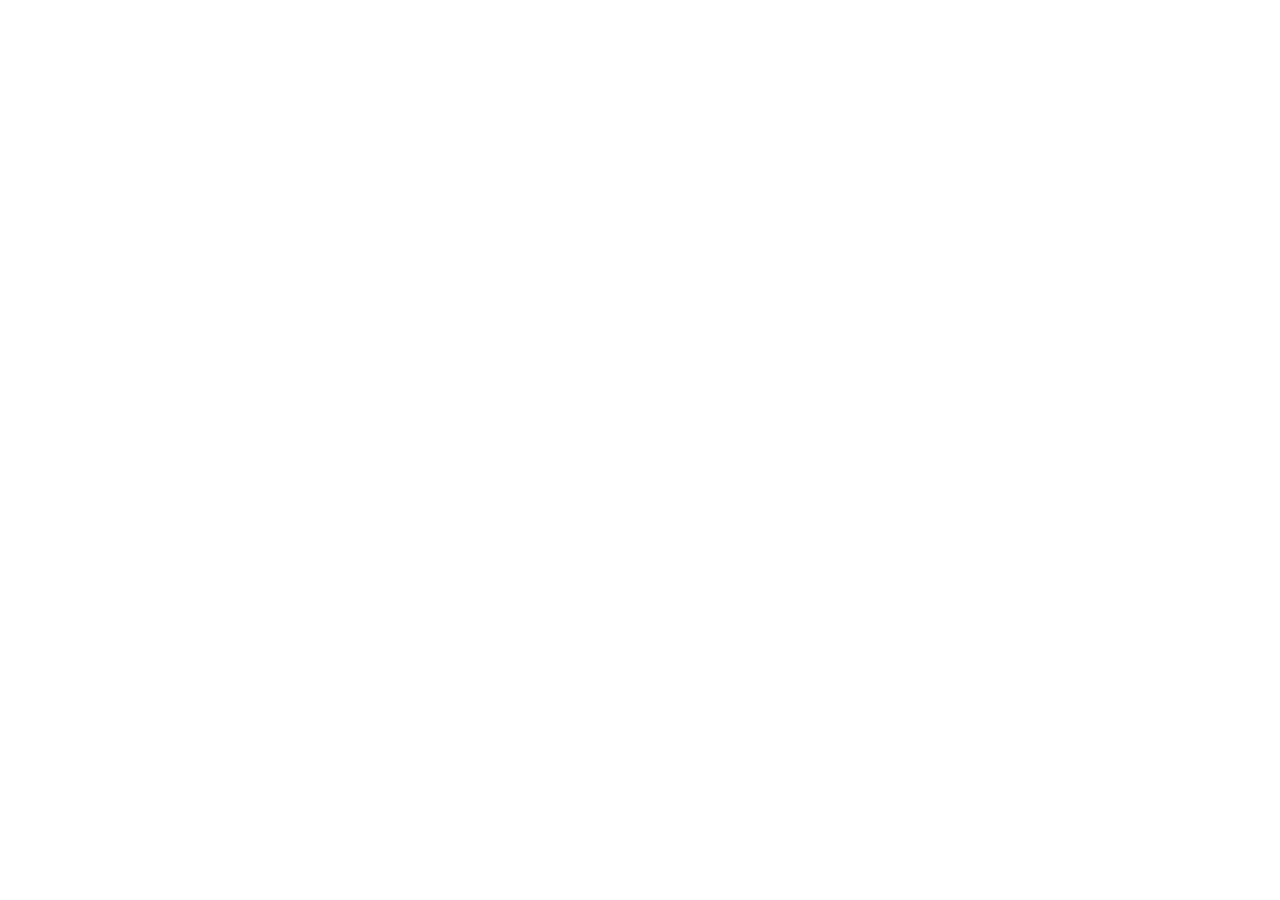
==== commit 964a66b6: "Link Operations Insights to hosted Spendr platform" ====
--- a/finops-ai.html
+++ b/finops-ai.html
@@ -1,6 +1,12 @@
 <!DOCTYPE html>
-<html lang="en"><head><meta charset="UTF-8"><meta name="viewport" content="width=device-width, initial-scale=1.0">
-<title>SpendX | Operations Insights</title><link rel="canonical" href="https://www.operations-insights.in/spendx.html">
-<meta http-equiv="refresh" content="0;url=spendx.html">
-<script>location.replace('spendx.html' + location.search + location.hash);</script>
-</head><body><p>Continue to <a href="spendx.html">SpendX</a>.</p></body></html>
+<html lang="en">
+<head>
+    <meta charset="UTF-8">
+    <meta name="viewport" content="width=device-width, initial-scale=1.0">
+    <title>Spendr | Operations Insights</title>
+    <link rel="canonical" href="https://spendr.ai/">
+    <meta http-equiv="refresh" content="0;url=https://spendr.ai/">
+    <script>window.location.replace('https://spendr.ai/');</script>
+</head>
+<body><p>Visit <a href="https://spendr.ai/">Spendr</a> for cloud cost management.</p></body>
+</html>
